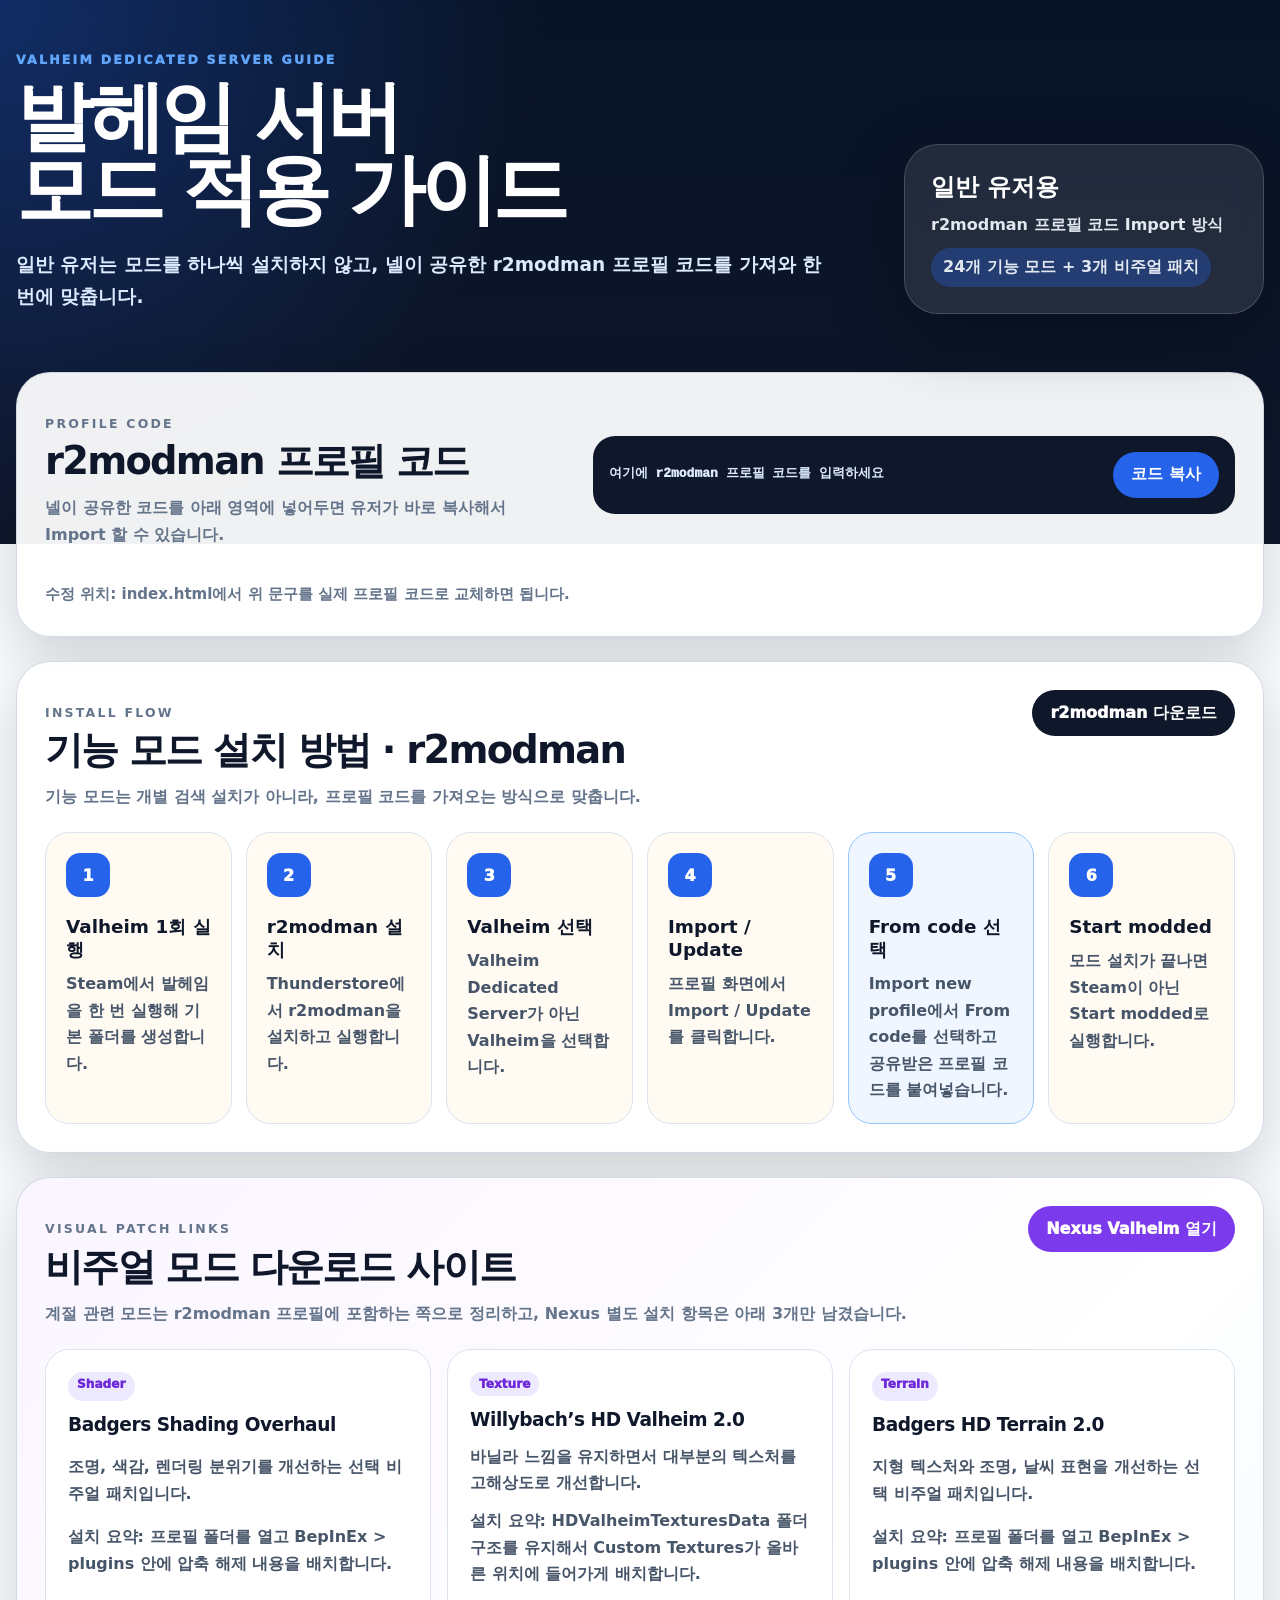
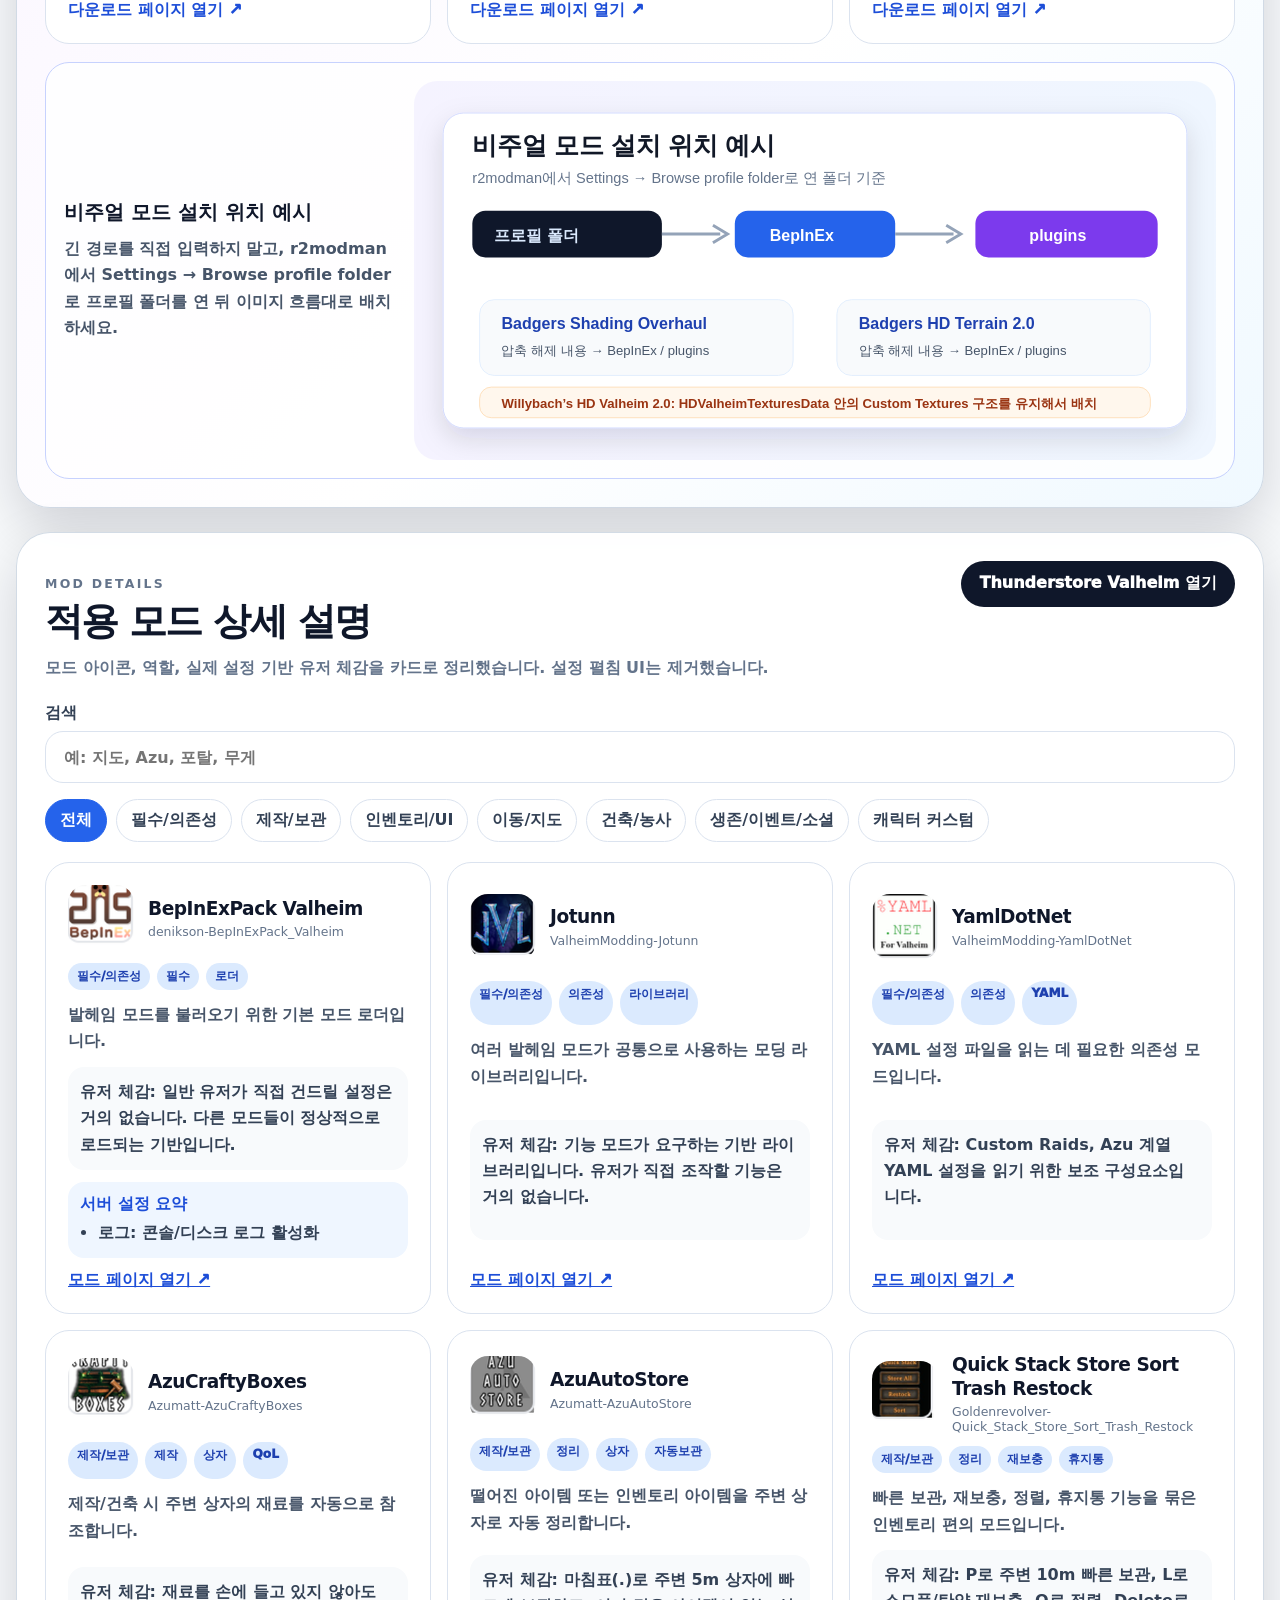
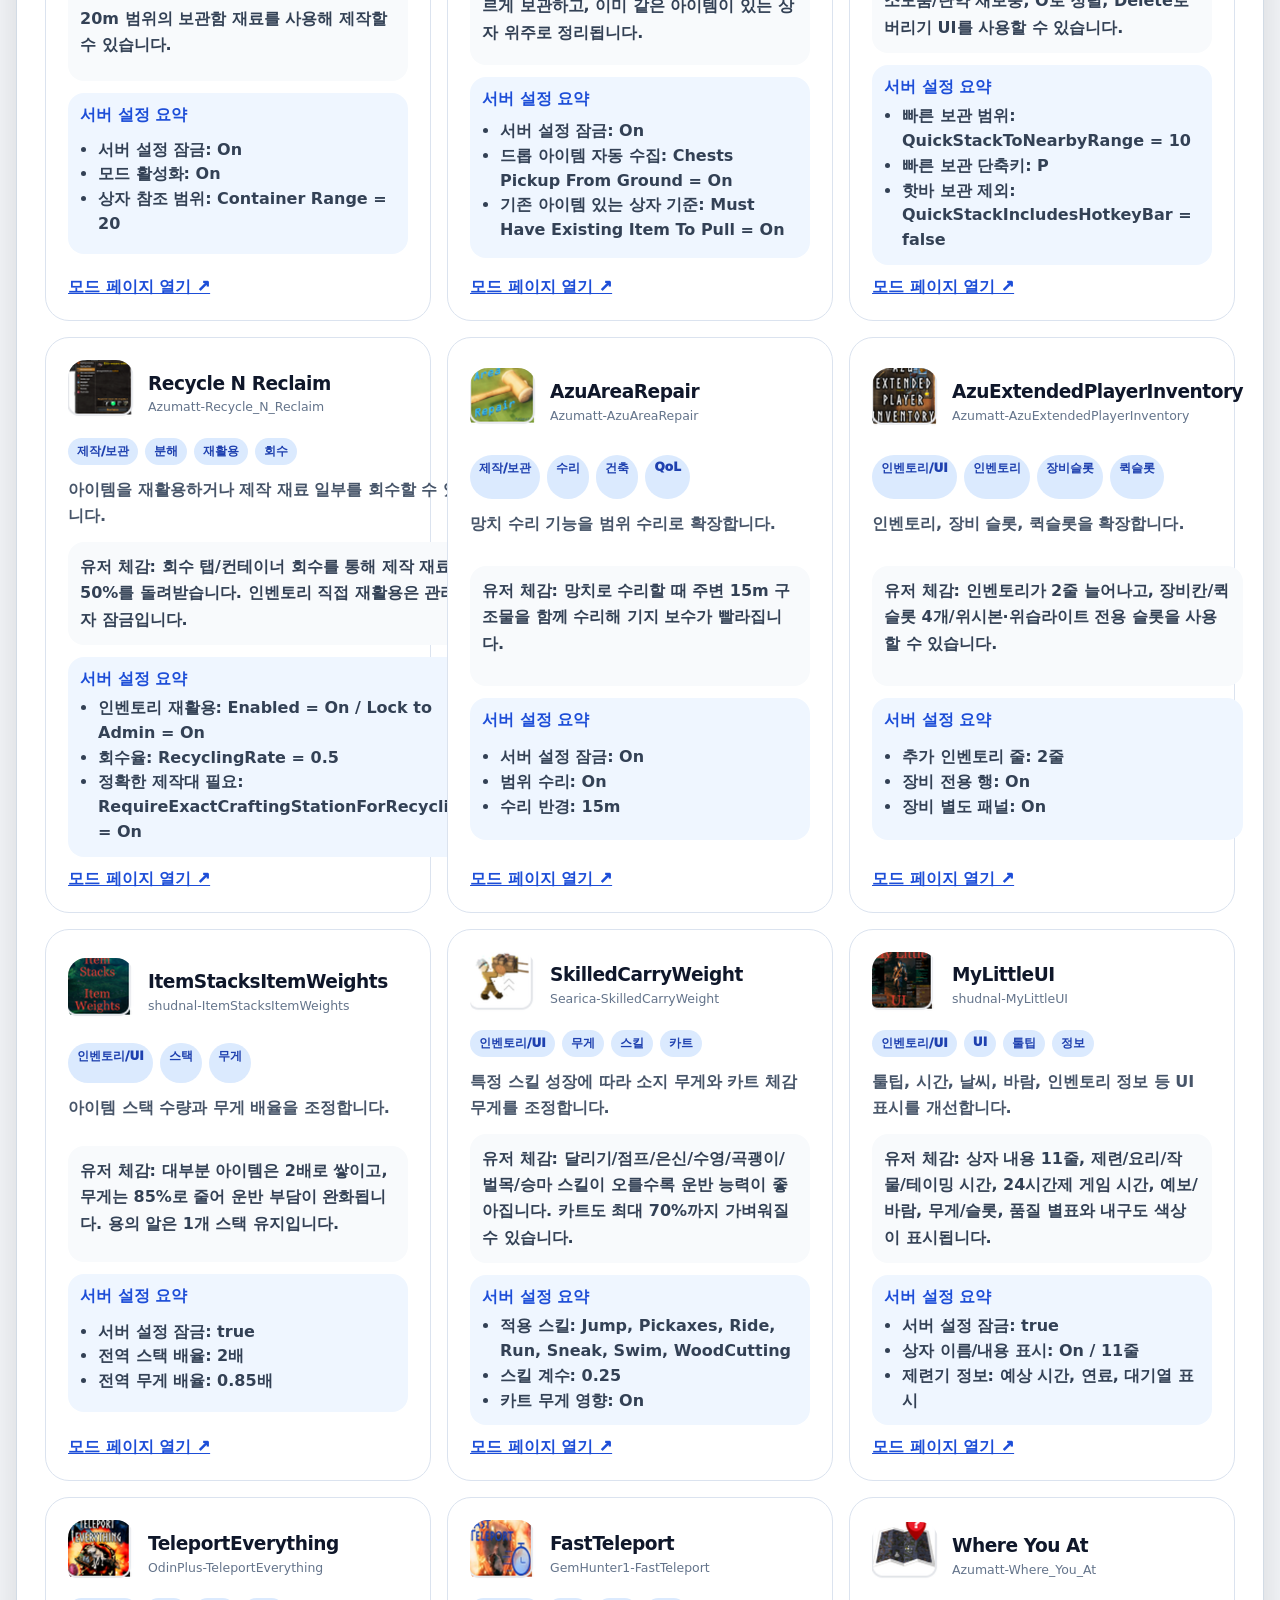
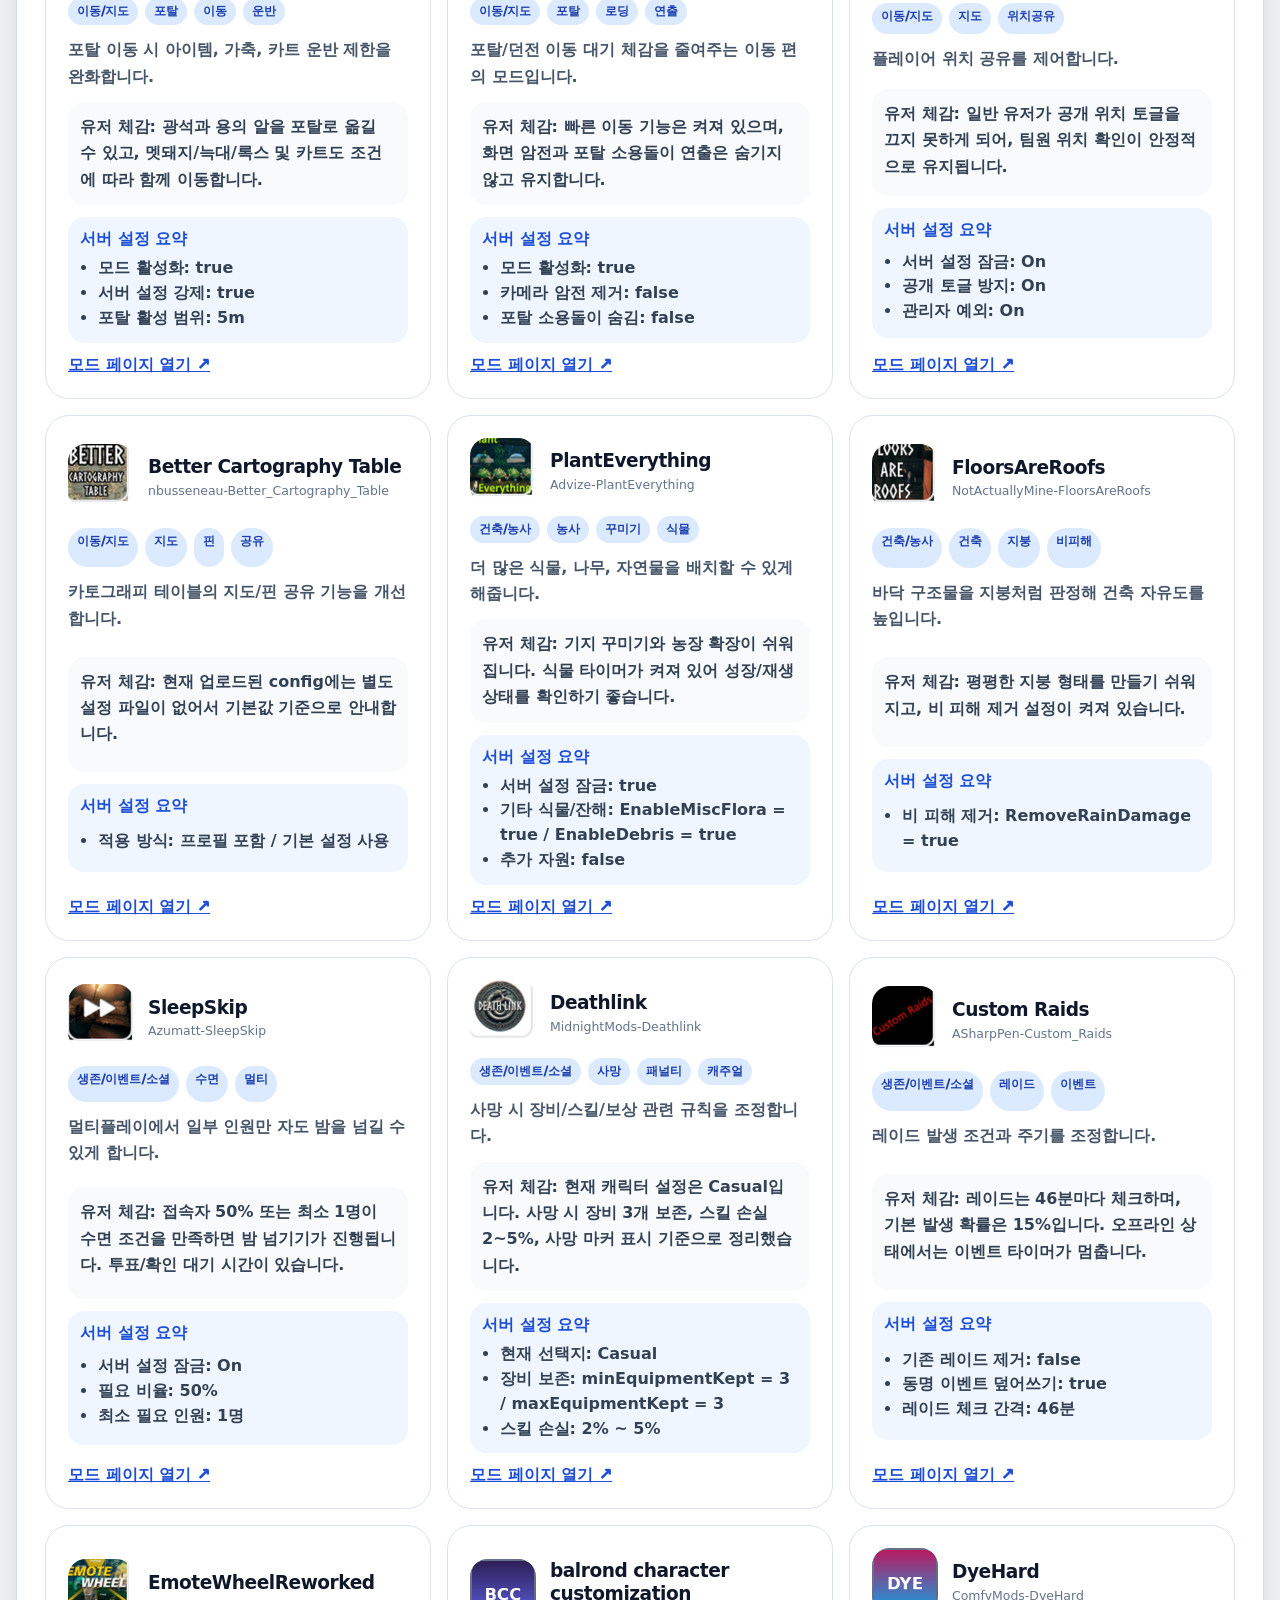
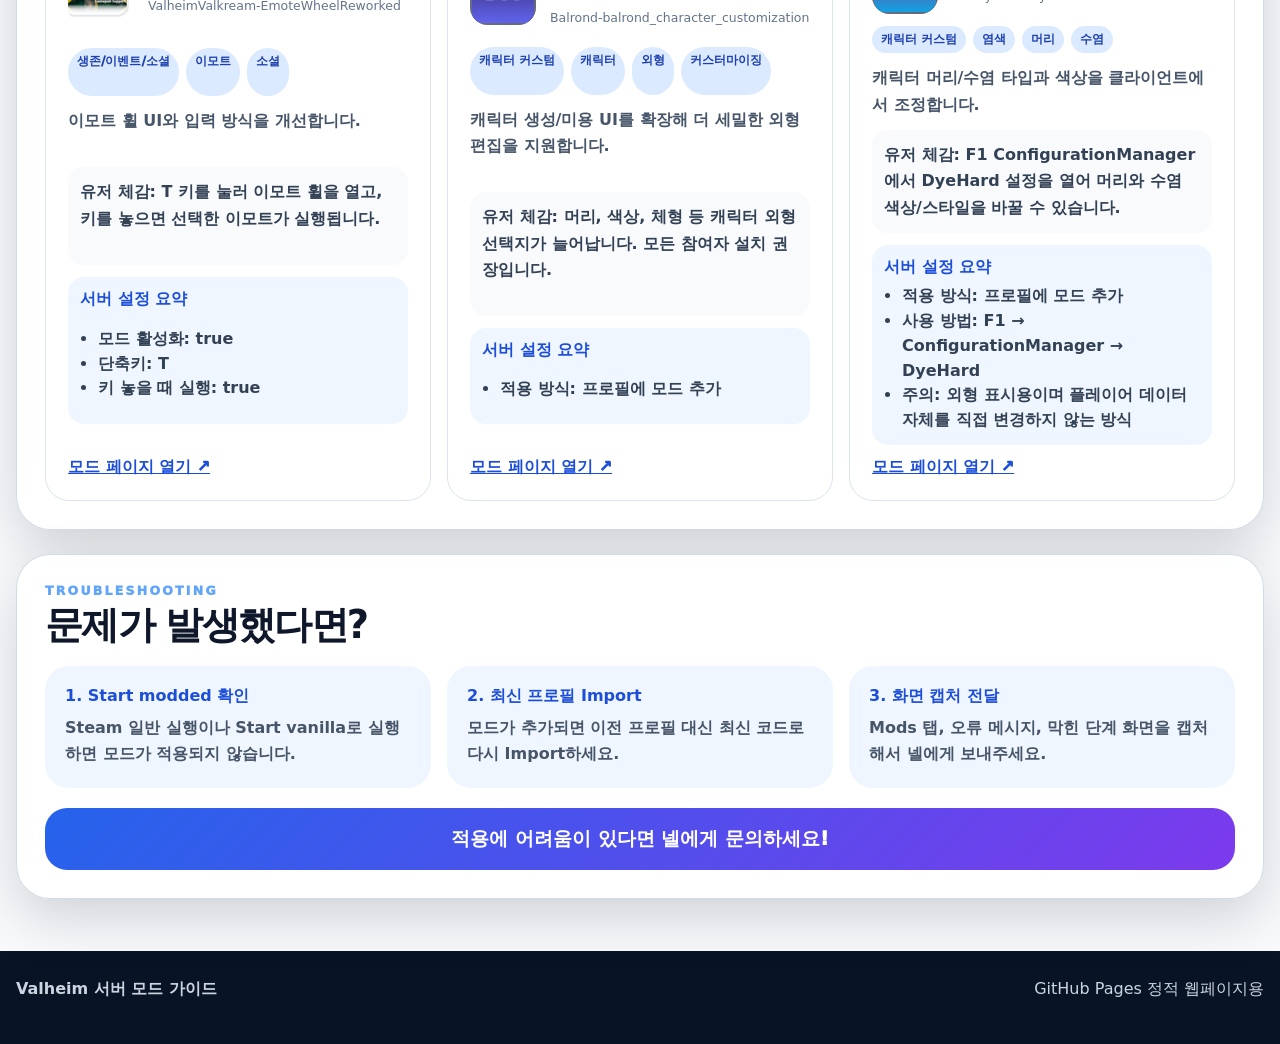
==== index_single_file.html @ 55f9c3e6 "Add files via upload 모드 아이콘 수정, 비주얼 모드 계절 관련 모드 제거, [설정값 보기] 버튼 제거, 비주얼 모드 긴 설치 경로 제거" ====
<!doctype html>
<html lang="ko">
<head>
  <meta charset="utf-8" />
  <meta name="viewport" content="width=device-width, initial-scale=1" />
  <title>Valheim 서버 모드 가이드</title>
  <meta name="description" content="발헤임 서버 일반 유저용 r2modman 프로필 Import 및 모드 설명 가이드" />
  <style>
:root {
  --bg: #081326;
  --card: #ffffff;
  --text: #0f172a;
  --muted: #64748b;
  --line: #dbe3ef;
  --blue: #2563eb;
  --blue-dark: #1d4ed8;
  --violet: #7c3aed;
  --radius: 24px;
  --radius-lg: 34px;
  --shadow: 0 20px 55px rgba(2, 6, 23, .16);
}
* { box-sizing: border-box; }
html { scroll-behavior: smooth; }
body {
  margin: 0;
  font-family: ui-sans-serif, system-ui, -apple-system, BlinkMacSystemFont, "Apple SD Gothic Neo", "Noto Sans KR", "Segoe UI", sans-serif;
  color: var(--text);
  background: radial-gradient(circle at top left, rgba(37, 99, 235, .32), transparent 34rem),
              linear-gradient(180deg, #081326 0, #0f172a 34rem, #f8fafc 34rem);
}
a { color: inherit; }
button, input { font: inherit; }
.container { width: min(1500px, calc(100% - 32px)); margin: 0 auto; }
.hero { padding: 52px 0 36px; color: white; }
.hero__inner { display: grid; grid-template-columns: minmax(0, 1fr) 360px; gap: 28px; align-items: end; }
.eyebrow, .section-kicker { margin: 0; color: #60a5fa; font-size: .78rem; font-weight: 950; letter-spacing: .18em; text-transform: uppercase; }
.hero h1 { margin: 14px 0 0; font-size: clamp(2.6rem, 6vw, 5.4rem); line-height: .95; letter-spacing: -.065em; }
.hero__lead { max-width: 820px; margin: 22px 0 0; color: #dbeafe; font-size: 1.16rem; line-height: 1.75; font-weight: 650; }
.hero__panel { display: grid; gap: 12px; padding: 26px; border: 1px solid rgba(255,255,255,.16); border-radius: var(--radius-lg); background: rgba(255,255,255,.1); box-shadow: 0 24px 70px rgba(0,0,0,.28); backdrop-filter: blur(12px); }
.hero__panel strong { font-size: 1.5rem; }
.hero__panel span { color: #e2e8f0; font-weight: 700; }
.hero__count { width: fit-content; padding: 9px 12px; border-radius: 999px; background: rgba(37, 99, 235, .3); }
main { display: grid; gap: 24px; padding: 22px 0 52px; }
.section-card { padding: 28px; border: 1px solid rgba(203, 213, 225, .85); border-radius: var(--radius-lg); background: rgba(255,255,255,.94); box-shadow: var(--shadow); }
.section-head { display: flex; align-items: flex-start; justify-content: space-between; gap: 22px; margin-bottom: 22px; }
.section-head h2, .profile-code h2, .help-section h2 { margin: 5px 0 0; font-size: clamp(1.65rem, 3vw, 2.7rem); line-height: 1.12; letter-spacing: -.045em; }
.section-head p, .profile-code p { margin: 12px 0 0; color: var(--muted); line-height: 1.7; font-weight: 680; }
.button { appearance: none; display: inline-flex; align-items: center; justify-content: center; min-height: 46px; padding: 0 18px; border: 0; border-radius: 999px; color: white; background: var(--blue); font-weight: 950; text-decoration: none; cursor: pointer; transition: transform .18s ease, background .18s ease, box-shadow .18s ease; }
.button:hover { transform: translateY(-1px); box-shadow: 0 14px 30px rgba(37,99,235,.25); }
.button--dark { background: #0f172a; white-space: nowrap; }
.button--dark:hover { background: var(--blue-dark); }
.button--nexus { background: var(--violet); white-space: nowrap; }
.button--nexus:hover { background: #6d28d9; }
.profile-code { display: grid; grid-template-columns: minmax(0,.9fr) minmax(320px,1.1fr); gap: 22px; align-items: center; }
.code-box { display: grid; grid-template-columns: minmax(0, 1fr) auto; gap: 12px; align-items: center; padding: 16px; border-radius: 22px; background: #0f172a; }
.code-box code { display: block; min-width: 0; color: #dbeafe; font-weight: 950; line-height: 1.6; overflow-wrap: anywhere; }
.hint { grid-column: 1 / -1; margin: -6px 0 0; color: var(--muted); font-size: .94rem; }
.step-grid { display: grid; grid-template-columns: repeat(6, minmax(0, 1fr)); gap: 14px; }
.step-card { min-height: 210px; padding: 20px; border: 1px solid var(--line); border-radius: var(--radius); background: #fffaf2; }
.step-card span { display: grid; place-items: center; width: 44px; height: 44px; border-radius: 14px; color: white; background: var(--blue); font-weight: 950; }
.step-card h3 { margin: 18px 0 0; font-size: 1.15rem; line-height: 1.25; }
.step-card p { margin: 10px 0 0; color: #475569; line-height: 1.65; font-weight: 720; }
.step-card--accent { background: #eff6ff; border-color: #93c5fd; }
.visual-section { background: linear-gradient(135deg, #faf5ff, #fff 58%, #f0f9ff); }
.visual-grid { display: grid; grid-template-columns: repeat(3, minmax(0, 1fr)); gap: 16px; }
.visual-card, .mod-card { position: relative; display: grid; gap: 12px; min-height: 190px; padding: 22px; border: 1px solid var(--line); border-radius: var(--radius); background: white; text-decoration: none; transition: transform .18s ease, border-color .18s ease, box-shadow .18s ease; }
.visual-card:hover, .mod-card:hover { transform: translateY(-2px); border-color: #93c5fd; box-shadow: 0 18px 45px rgba(2, 6, 23, .13); }
.badge-row { display: flex; flex-wrap: wrap; gap: 7px; }
.badge { width: fit-content; padding: 5px 9px; border-radius: 999px; color: #1e40af; background: #dbeafe; font-size: .76rem; font-weight: 950; }
.badge--violet { color: #6d28d9; background: #ede9fe; }
.visual-card h3, .mod-card h3 { margin: 0; font-size: 1.16rem; line-height: 1.28; letter-spacing: -.025em; }
.visual-card p, .mod-card p { margin: 0; color: #475569; line-height: 1.65; font-weight: 680; }
.install-example { display: grid; grid-template-columns: 330px minmax(0, 1fr); gap: 20px; align-items: center; margin-top: 18px; padding: 18px; border: 1px solid #c7d2fe; border-radius: 24px; background: rgba(255,255,255,.8); }
.install-example h3 { margin: 0; font-size: 1.25rem; }
.install-example p { margin: 10px 0 0; color: #475569; line-height: 1.65; font-weight: 700; }
.install-example img { display: block; width: 100%; height: auto; border-radius: 18px; }
.toolbar { display: grid; gap: 16px; margin-bottom: 20px; }
.search { display: grid; gap: 7px; color: #334155; font-weight: 950; }
.search input { width: 100%; min-height: 52px; padding: 0 18px; border: 1px solid var(--line); border-radius: 18px; outline: none; font-weight: 750; }
.search input:focus { border-color: var(--blue); box-shadow: 0 0 0 4px rgba(37,99,235,.12); }
.category-tabs { display: flex; flex-wrap: wrap; gap: 9px; }
.tab { padding: 10px 14px; border: 1px solid var(--line); border-radius: 999px; color: #334155; background: white; font-weight: 900; cursor: pointer; }
.tab[aria-pressed="true"] { color: white; background: var(--blue); border-color: var(--blue); }
.mod-grid { display: grid; grid-template-columns: repeat(3, minmax(0, 1fr)); gap: 16px; }
.mod-card { min-height: 310px; }
.mod-card__top { display: flex; gap: 14px; align-items: center; }
.mod-icon { width: 66px; height: 66px; flex: 0 0 66px; display: grid; place-items: center; border-radius: 18px; overflow: hidden; background: linear-gradient(135deg, #172554, #0f172a); color: white; font-weight: 950; }
.mod-icon img { display: block; width: 100%; height: 100%; object-fit: cover; }
.mod-card__name h3 { margin: 0; }
.mod-card__name small { display: block; margin-top: 4px; color: var(--muted); font-size: .78rem; overflow-wrap: anywhere; }
.mod-card__effect { padding: 12px; border-radius: 16px; background: #f8fafc; color: #334155 !important; }
.server-summary { display: grid; gap: 6px; padding: 12px; border-radius: 16px; background: #eff6ff; }
.server-summary strong { color: #1d4ed8; }
.server-summary ul { margin: 0; padding-left: 18px; color: #334155; line-height: 1.55; font-weight: 720; }
.mod-card__link { margin-top: auto; color: var(--blue-dark); font-weight: 950; }
.empty { padding: 24px; border-radius: var(--radius); background: #f8fafc; color: var(--muted); font-weight: 900; text-align: center; }
.help-grid { display: grid; grid-template-columns: repeat(3, minmax(0, 1fr)); gap: 16px; margin-top: 20px; }
.help-grid article { display: grid; gap: 8px; padding: 20px; border-radius: var(--radius); background: #eff6ff; }
.help-grid strong { color: #1d4ed8; }
.help-grid span { color: #475569; line-height: 1.65; font-weight: 700; }
.contact { margin: 20px 0 0; padding: 18px; border-radius: 22px; color: white; background: linear-gradient(135deg, var(--blue), var(--violet)); font-size: 1.2rem; font-weight: 950; text-align: center; }
.footer { padding: 28px 0 44px; color: #cbd5e1; background: #081326; }
.footer .container { display: flex; justify-content: space-between; gap: 12px; }
@media (max-width: 1180px) {
  .hero__inner, .profile-code { grid-template-columns: 1fr; }
  .step-grid { grid-template-columns: repeat(3, minmax(0, 1fr)); }
  .mod-grid, .visual-grid, .help-grid { grid-template-columns: repeat(2, minmax(0, 1fr)); }
  .install-example { grid-template-columns: 1fr; }
}
@media (max-width: 760px) {
  .container { width: min(100% - 22px, 1500px); }
  .hero { padding-top: 34px; }
  .hero__panel { padding: 20px; }
  .section-card { padding: 20px; border-radius: 24px; }
  .section-head { display: grid; }
  .profile-code { gap: 16px; }
  .code-box { grid-template-columns: 1fr; }
  .step-grid, .mod-grid, .visual-grid, .help-grid { grid-template-columns: 1fr; }
  .step-card { min-height: unset; }
  .footer .container { display: grid; }
}

</style>
</head>
<body>
  <header class="hero">
    <div class="container hero__inner">
      <div>
        <p class="eyebrow">Valheim Dedicated Server Guide</p>
        <h1>발헤임 서버<br/>모드 적용 가이드</h1>
        <p class="hero__lead">일반 유저는 모드를 하나씩 설치하지 않고, 넬이 공유한 r2modman 프로필 코드를 가져와 한 번에 맞춥니다.</p>
      </div>
      <aside class="hero__panel">
        <strong>일반 유저용</strong>
        <span>r2modman 프로필 코드 Import 방식</span>
        <span class="hero__count">24개 기능 모드 + 3개 비주얼 패치</span>
      </aside>
    </div>
  </header>

  <main class="container">
    <section class="profile-code section-card" id="profile">
      <div>
        <p class="section-kicker">Profile Code</p>
        <h2>r2modman 프로필 코드</h2>
        <p>넬이 공유한 코드를 아래 영역에 넣어두면 유저가 바로 복사해서 Import 할 수 있습니다.</p>
      </div>
      <div class="code-box">
        <code id="profileCode">여기에 r2modman 프로필 코드를 입력하세요</code>
        <button class="button" id="copyProfileCode" type="button">코드 복사</button>
      </div>
      <p class="hint">수정 위치: <strong>index.html</strong>에서 위 문구를 실제 프로필 코드로 교체하면 됩니다.</p>
    </section>

    <section class="section-card">
      <div class="section-head">
        <div>
          <p class="section-kicker">Install Flow</p>
          <h2>기능 모드 설치 방법 · r2modman</h2>
          <p>기능 모드는 개별 검색 설치가 아니라, 프로필 코드를 가져오는 방식으로 맞춥니다.</p>
        </div>
        <a class="button button--dark" href="https://thunderstore.io/package/ebkr/r2modman/" target="_blank" rel="noreferrer">r2modman 다운로드</a>
      </div>
      <div class="step-grid">
        <article class="step-card"><span>1</span><h3>Valheim 1회 실행</h3><p>Steam에서 발헤임을 한 번 실행해 기본 폴더를 생성합니다.</p></article>
        <article class="step-card"><span>2</span><h3>r2modman 설치</h3><p>Thunderstore에서 r2modman을 설치하고 실행합니다.</p></article>
        <article class="step-card"><span>3</span><h3>Valheim 선택</h3><p>Valheim Dedicated Server가 아닌 Valheim을 선택합니다.</p></article>
        <article class="step-card"><span>4</span><h3>Import / Update</h3><p>프로필 화면에서 Import / Update를 클릭합니다.</p></article>
        <article class="step-card step-card--accent"><span>5</span><h3>From code 선택</h3><p>Import new profile에서 From code를 선택하고 공유받은 프로필 코드를 붙여넣습니다.</p></article>
        <article class="step-card"><span>6</span><h3>Start modded</h3><p>모드 설치가 끝나면 Steam이 아닌 Start modded로 실행합니다.</p></article>
      </div>
    </section>

    <section class="section-card visual-section" id="visuals">
      <div class="section-head">
        <div>
          <p class="section-kicker">Visual Patch Links</p>
          <h2>비주얼 모드 다운로드 사이트</h2>
          <p>계절 관련 모드는 r2modman 프로필에 포함하는 쪽으로 정리하고, Nexus 별도 설치 항목은 아래 3개만 남겼습니다.</p>
        </div>
        <a class="button button--nexus" href="https://www.nexusmods.com/valheim" target="_blank" rel="noreferrer">Nexus Valheim 열기</a>
      </div>
      <div class="visual-grid" id="visualGrid"></div>
      <div class="install-example">
        <div>
          <h3>비주얼 모드 설치 위치 예시</h3>
          <p>긴 경로를 직접 입력하지 말고, r2modman에서 <strong>Settings → Browse profile folder</strong>로 프로필 폴더를 연 뒤 이미지 흐름대로 배치하세요.</p>
        </div>
        <img src="./assets/visual-install-example.svg" alt="비주얼 모드 설치 위치 예시" />
      </div>
    </section>

    <section class="section-card" id="mods">
      <div class="section-head">
        <div>
          <p class="section-kicker">Mod Details</p>
          <h2>적용 모드 상세 설명</h2>
          <p>모드 아이콘, 역할, 실제 설정 기반 유저 체감을 카드로 정리했습니다. 설정 펼침 UI는 제거했습니다.</p>
        </div>
        <a class="button button--dark" href="https://thunderstore.io/c/valheim/" target="_blank" rel="noreferrer">Thunderstore Valheim 열기</a>
      </div>

      <div class="toolbar">
        <label class="search">
          <span>검색</span>
          <input id="modSearch" type="search" placeholder="예: 지도, Azu, 포탈, 무게" />
        </label>
        <div class="category-tabs" id="categoryTabs"></div>
      </div>

      <div class="mod-grid" id="modGrid"></div>
      <p class="empty" id="emptyState" hidden>검색 결과가 없습니다.</p>
    </section>

    <section class="section-card help-section">
      <div>
        <p class="section-kicker">Troubleshooting</p>
        <h2>문제가 발생했다면?</h2>
      </div>
      <div class="help-grid">
        <article><strong>1. Start modded 확인</strong><span>Steam 일반 실행이나 Start vanilla로 실행하면 모드가 적용되지 않습니다.</span></article>
        <article><strong>2. 최신 프로필 Import</strong><span>모드가 추가되면 이전 프로필 대신 최신 코드로 다시 Import하세요.</span></article>
        <article><strong>3. 화면 캡처 전달</strong><span>Mods 탭, 오류 메시지, 막힌 단계 화면을 캡처해서 넬에게 보내주세요.</span></article>
      </div>
      <p class="contact">적용에 어려움이 있다면 넬에게 문의하세요!</p>
    </section>
  </main>

  <footer class="footer">
    <div class="container">
      <strong>Valheim 서버 모드 가이드</strong>
      <span>GitHub Pages 정적 웹페이지용</span>
    </div>
  </footer>

  <script>
    window.VALHEIM_MODS = [
  {
    "id": "denikson-BepInExPack_Valheim",
    "display": "BepInExPack Valheim",
    "category": "필수/의존성",
    "tags": [
      "필수",
      "로더"
    ],
    "link": "https://thunderstore.io/c/valheim/p/denikson/BepInExPack_Valheim/",
    "desc": "발헤임 모드를 불러오기 위한 기본 모드 로더입니다.",
    "effect": "일반 유저가 직접 건드릴 설정은 거의 없습니다. 다른 모드들이 정상적으로 로드되는 기반입니다.",
    "settings": [
      [
        "설정 출처",
        "BepInEx.cfg"
      ],
      [
        "로그",
        "콘솔/디스크 로그 활성화"
      ],
      [
        "유저 안내",
        "프로필에 포함되어 있으면 별도 조작 불필요"
      ]
    ],
    "iconPath": "./assets/icons/denikson-BepInExPack_Valheim.png",
    "settingSummary": [
      "로그: 콘솔/디스크 로그 활성화"
    ]
  },
  {
    "id": "ValheimModding-Jotunn",
    "display": "Jotunn",
    "category": "필수/의존성",
    "tags": [
      "의존성",
      "라이브러리"
    ],
    "link": "https://thunderstore.io/c/valheim/p/ValheimModding/Jotunn/",
    "desc": "여러 발헤임 모드가 공통으로 사용하는 모딩 라이브러리입니다.",
    "effect": "기능 모드가 요구하는 기반 라이브러리입니다. 유저가 직접 조작할 기능은 거의 없습니다.",
    "settings": [
      [
        "설정 출처",
        "별도 주요 설정 없음"
      ],
      [
        "유저 안내",
        "프로필에 포함되어 있으면 그대로 유지"
      ]
    ],
    "iconPath": "./assets/icons/ValheimModding-Jotunn.png",
    "settingSummary": []
  },
  {
    "id": "ValheimModding-YamlDotNet",
    "display": "YamlDotNet",
    "category": "필수/의존성",
    "tags": [
      "의존성",
      "YAML"
    ],
    "link": "https://thunderstore.io/c/valheim/p/ValheimModding/YamlDotNet/",
    "desc": "YAML 설정 파일을 읽는 데 필요한 의존성 모드입니다.",
    "effect": "Custom Raids, Azu 계열 YAML 설정을 읽기 위한 보조 구성요소입니다.",
    "settings": [
      [
        "설정 출처",
        "별도 주요 설정 없음"
      ],
      [
        "유저 안내",
        "삭제하면 YAML 기반 모드가 깨질 수 있음"
      ]
    ],
    "iconPath": "./assets/icons/ValheimModding-YamlDotNet.png",
    "settingSummary": []
  },
  {
    "id": "Azumatt-AzuCraftyBoxes",
    "display": "AzuCraftyBoxes",
    "category": "제작/보관",
    "tags": [
      "제작",
      "상자",
      "QoL"
    ],
    "link": "https://thunderstore.io/c/valheim/p/Azumatt/AzuCraftyBoxes/",
    "desc": "제작/건축 시 주변 상자의 재료를 자동으로 참조합니다.",
    "effect": "재료를 손에 들고 있지 않아도 20m 범위의 보관함 재료를 사용해 제작할 수 있습니다.",
    "settings": [
      [
        "설정 출처",
        "Azumatt.AzuCraftyBoxes.cfg / .yml"
      ],
      [
        "서버 설정 잠금",
        "On"
      ],
      [
        "모드 활성화",
        "On"
      ],
      [
        "상자 참조 범위",
        "Container Range = 20"
      ],
      [
        "재료 1개 남기기",
        "Leave One Item = On"
      ],
      [
        "재료 끌어오기 방지 토글",
        "Alt + O"
      ],
      [
        "Fill All 보조키",
        "LeftShift"
      ]
    ],
    "iconPath": "./assets/icons/Azumatt-AzuCraftyBoxes.png",
    "settingSummary": [
      "서버 설정 잠금: On",
      "모드 활성화: On",
      "상자 참조 범위: Container Range = 20"
    ]
  },
  {
    "id": "Azumatt-AzuAutoStore",
    "display": "AzuAutoStore",
    "category": "제작/보관",
    "tags": [
      "정리",
      "상자",
      "자동보관"
    ],
    "link": "https://thunderstore.io/c/valheim/p/Azumatt/AzuAutoStore/",
    "desc": "떨어진 아이템 또는 인벤토리 아이템을 주변 상자로 자동 정리합니다.",
    "effect": "마침표(.)로 주변 5m 상자에 빠르게 보관하고, 이미 같은 아이템이 있는 상자 위주로 정리됩니다.",
    "settings": [
      [
        "설정 출처",
        "Azumatt.AzuAutoStore.cfg / .yml"
      ],
      [
        "서버 설정 잠금",
        "On"
      ],
      [
        "드롭 아이템 자동 수집",
        "Chests Pickup From Ground = On"
      ],
      [
        "기존 아이템 있는 상자 기준",
        "Must Have Existing Item To Pull = On"
      ],
      [
        "수동 보관 범위",
        "Player Range = 5"
      ],
      [
        "기본 상자 범위",
        "Fallback Range = 10"
      ],
      [
        "핫바/퀵슬롯 제외",
        "둘 다 On"
      ],
      [
        "자동 체크 주기",
        "10초"
      ],
      [
        "전체 보관 단축키",
        "Period(.)"
      ],
      [
        "단일 아이템 보관",
        "Mouse2"
      ],
      [
        "보관 일시정지",
        "Shift + Period"
      ],
      [
        "상자 검색 보조키",
        "Y"
      ],
      [
        "즐겨찾기 보조키",
        "Z"
      ]
    ],
    "iconPath": "./assets/icons/Azumatt-AzuAutoStore.png",
    "settingSummary": [
      "서버 설정 잠금: On",
      "드롭 아이템 자동 수집: Chests Pickup From Ground = On",
      "기존 아이템 있는 상자 기준: Must Have Existing Item To Pull = On"
    ]
  },
  {
    "id": "Goldenrevolver-Quick_Stack_Store_Sort_Trash_Restock",
    "display": "Quick Stack Store Sort Trash Restock",
    "category": "제작/보관",
    "tags": [
      "정리",
      "재보충",
      "휴지통"
    ],
    "link": "https://thunderstore.io/c/valheim/p/Goldenrevolver/Quick_Stack_Store_Sort_Trash_Restock/",
    "desc": "빠른 보관, 재보충, 정렬, 휴지통 기능을 묶은 인벤토리 편의 모드입니다.",
    "effect": "P로 주변 10m 빠른 보관, L로 소모품/탄약 재보충, O로 정렬, Delete로 버리기 UI를 사용할 수 있습니다.",
    "settings": [
      [
        "설정 출처",
        "goldenrevolver.quick_stack_store.cfg"
      ],
      [
        "빠른 보관 범위",
        "QuickStackToNearbyRange = 10"
      ],
      [
        "빠른 보관 단축키",
        "P"
      ],
      [
        "핫바 보관 제외",
        "QuickStackIncludesHotkeyBar = false"
      ],
      [
        "재보충 범위",
        "RestockFromNearbyRange = 10"
      ],
      [
        "재보충 단축키",
        "L"
      ],
      [
        "재보충 대상",
        "탄약/소모품만"
      ],
      [
        "정렬 단축키",
        "O"
      ],
      [
        "정렬 기준",
        "Type / 오름차순"
      ],
      [
        "휴지통 UI",
        "On"
      ],
      [
        "휴지통 키",
        "Delete"
      ],
      [
        "Quick Trash 확인창",
        "On"
      ]
    ],
    "iconPath": "./assets/icons/Goldenrevolver-Quick_Stack_Store_Sort_Trash_Restock.png",
    "settingSummary": [
      "빠른 보관 범위: QuickStackToNearbyRange = 10",
      "빠른 보관 단축키: P",
      "핫바 보관 제외: QuickStackIncludesHotkeyBar = false"
    ]
  },
  {
    "id": "Azumatt-Recycle_N_Reclaim",
    "display": "Recycle N Reclaim",
    "category": "제작/보관",
    "tags": [
      "분해",
      "재활용",
      "회수"
    ],
    "link": "https://thunderstore.io/c/valheim/p/Azumatt/Recycle_N_Reclaim/",
    "desc": "아이템을 재활용하거나 제작 재료 일부를 회수할 수 있습니다.",
    "effect": "회수 탭/컨테이너 회수를 통해 제작 재료의 50%를 돌려받습니다. 인벤토리 직접 재활용은 관리자 잠금입니다.",
    "settings": [
      [
        "설정 출처",
        "Azumatt.Recycle_N_Reclaim.cfg / ExcludeLists.yml"
      ],
      [
        "인벤토리 재활용",
        "Enabled = On / Lock to Admin = On"
      ],
      [
        "회수율",
        "RecyclingRate = 0.5"
      ],
      [
        "정확한 제작대 필요",
        "RequireExactCraftingStationForRecycling = On"
      ],
      [
        "알 수 없는 레시피 회수",
        "Off"
      ],
      [
        "최소 1개 자원 반환",
        "On"
      ],
      [
        "장비/핫바 보호",
        "Hide equipped items / Ignore hotbar = On"
      ],
      [
        "되돌리기",
        "Ctrl + Z, 20초"
      ]
    ],
    "iconPath": "./assets/icons/Azumatt-Recycle_N_Reclaim.png",
    "settingSummary": [
      "인벤토리 재활용: Enabled = On / Lock to Admin = On",
      "회수율: RecyclingRate = 0.5",
      "정확한 제작대 필요: RequireExactCraftingStationForRecycling = On"
    ]
  },
  {
    "id": "Azumatt-AzuAreaRepair",
    "display": "AzuAreaRepair",
    "category": "제작/보관",
    "tags": [
      "수리",
      "건축",
      "QoL"
    ],
    "link": "https://thunderstore.io/c/valheim/p/Azumatt/AzuAreaRepair/",
    "desc": "망치 수리 기능을 범위 수리로 확장합니다.",
    "effect": "망치로 수리할 때 주변 15m 구조물을 함께 수리해 기지 보수가 빨라집니다.",
    "settings": [
      [
        "설정 출처",
        "Azumatt.AzuAreaRepair.cfg"
      ],
      [
        "서버 설정 잠금",
        "On"
      ],
      [
        "범위 수리",
        "On"
      ],
      [
        "수리 반경",
        "15m"
      ]
    ],
    "iconPath": "./assets/icons/Azumatt-AzuAreaRepair.png",
    "settingSummary": [
      "서버 설정 잠금: On",
      "범위 수리: On",
      "수리 반경: 15m"
    ]
  },
  {
    "id": "Azumatt-AzuExtendedPlayerInventory",
    "display": "AzuExtendedPlayerInventory",
    "category": "인벤토리/UI",
    "tags": [
      "인벤토리",
      "장비슬롯",
      "퀵슬롯"
    ],
    "link": "https://thunderstore.io/c/valheim/p/Azumatt/AzuExtendedPlayerInventory/",
    "desc": "인벤토리, 장비 슬롯, 퀵슬롯을 확장합니다.",
    "effect": "인벤토리가 2줄 늘어나고, 장비칸/퀵슬롯 4개/위시본·위습라이트 전용 슬롯을 사용할 수 있습니다.",
    "settings": [
      [
        "설정 출처",
        "Azumatt.AzuExtendedPlayerInventory.cfg"
      ],
      [
        "추가 인벤토리 줄",
        "2줄"
      ],
      [
        "장비 전용 행",
        "On"
      ],
      [
        "장비 별도 패널",
        "On"
      ],
      [
        "자동 장착",
        "On"
      ],
      [
        "퀵슬롯",
        "4개 / HUD 표시 On"
      ],
      [
        "위시본 슬롯",
        "On"
      ],
      [
        "데미스터 슬롯",
        "On"
      ],
      [
        "퀵슬롯 키",
        "Alt+Z, Alt+X, Alt+C, Alt+V"
      ]
    ],
    "iconPath": "./assets/icons/Azumatt-AzuExtendedPlayerInventory.png",
    "settingSummary": [
      "추가 인벤토리 줄: 2줄",
      "장비 전용 행: On",
      "장비 별도 패널: On"
    ]
  },
  {
    "id": "shudnal-ItemStacksItemWeights",
    "display": "ItemStacksItemWeights",
    "category": "인벤토리/UI",
    "tags": [
      "스택",
      "무게"
    ],
    "link": "https://thunderstore.io/c/valheim/p/shudnal/ItemStacksItemWeights/",
    "desc": "아이템 스택 수량과 무게 배율을 조정합니다.",
    "effect": "대부분 아이템은 2배로 쌓이고, 무게는 85%로 줄어 운반 부담이 완화됩니다. 용의 알은 1개 스택 유지입니다.",
    "settings": [
      [
        "설정 출처",
        "shudnal.ItemStacksItemWeights.cfg / .yml"
      ],
      [
        "서버 설정 잠금",
        "true"
      ],
      [
        "전역 스택 배율",
        "2배"
      ],
      [
        "전역 무게 배율",
        "0.85배"
      ],
      [
        "용의 알 스택",
        "1개 유지"
      ],
      [
        "원래 스택 보기",
        "LeftAlt"
      ]
    ],
    "iconPath": "./assets/icons/shudnal-ItemStacksItemWeights.png",
    "settingSummary": [
      "서버 설정 잠금: true",
      "전역 스택 배율: 2배",
      "전역 무게 배율: 0.85배"
    ]
  },
  {
    "id": "Searica-SkilledCarryWeight",
    "display": "SkilledCarryWeight",
    "category": "인벤토리/UI",
    "tags": [
      "무게",
      "스킬",
      "카트"
    ],
    "link": "https://thunderstore.io/c/valheim/p/Searica/SkilledCarryWeight/",
    "desc": "특정 스킬 성장에 따라 소지 무게와 카트 체감 무게를 조정합니다.",
    "effect": "달리기/점프/은신/수영/곡괭이/벌목/승마 스킬이 오를수록 운반 능력이 좋아집니다. 카트도 최대 70%까지 가벼워질 수 있습니다.",
    "settings": [
      [
        "설정 출처",
        "Searica.Valheim.SkilledCarryWeight.cfg"
      ],
      [
        "적용 스킬",
        "Jump, Pickaxes, Ride, Run, Sneak, Swim, WoodCutting"
      ],
      [
        "스킬 계수",
        "0.25"
      ],
      [
        "카트 무게 영향",
        "On"
      ],
      [
        "카트 최대 감소",
        "70%"
      ],
      [
        "카트 최소 기준 무게",
        "300"
      ],
      [
        "Quick Cart 키",
        "G"
      ],
      [
        "카트 부착 거리",
        "5m"
      ]
    ],
    "iconPath": "./assets/icons/Searica-SkilledCarryWeight.png",
    "settingSummary": [
      "적용 스킬: Jump, Pickaxes, Ride, Run, Sneak, Swim, WoodCutting",
      "스킬 계수: 0.25",
      "카트 무게 영향: On"
    ]
  },
  {
    "id": "shudnal-MyLittleUI",
    "display": "MyLittleUI",
    "category": "인벤토리/UI",
    "tags": [
      "UI",
      "툴팁",
      "정보"
    ],
    "link": "https://thunderstore.io/c/valheim/p/shudnal/MyLittleUI/",
    "desc": "툴팁, 시간, 날씨, 바람, 인벤토리 정보 등 UI 표시를 개선합니다.",
    "effect": "상자 내용 11줄, 제련/요리/작물/테이밍 시간, 24시간제 게임 시간, 예보/바람, 무게/슬롯, 품질 별표와 내구도 색상이 표시됩니다.",
    "settings": [
      [
        "설정 출처",
        "shudnal.MyLittleUI.cfg"
      ],
      [
        "서버 설정 잠금",
        "true"
      ],
      [
        "상자 이름/내용 표시",
        "On / 11줄"
      ],
      [
        "제련기 정보",
        "예상 시간, 연료, 대기열 표시"
      ],
      [
        "작물/벌통/요리/테이밍",
        "진행 정보 표시"
      ],
      [
        "시간 표시",
        "게임 시간 24h"
      ],
      [
        "예보/바람 표시",
        "On"
      ],
      [
        "인벤토리 정보",
        "현재 무게/슬롯 표시"
      ],
      [
        "아이템 품질",
        "★ 표시"
      ],
      [
        "수리",
        "홀드 수리 On"
      ]
    ],
    "iconPath": "./assets/icons/shudnal-MyLittleUI.png",
    "settingSummary": [
      "서버 설정 잠금: true",
      "상자 이름/내용 표시: On / 11줄",
      "제련기 정보: 예상 시간, 연료, 대기열 표시"
    ]
  },
  {
    "id": "OdinPlus-TeleportEverything",
    "display": "TeleportEverything",
    "category": "이동/지도",
    "tags": [
      "포탈",
      "이동",
      "운반"
    ],
    "link": "https://thunderstore.io/c/valheim/p/OdinPlus/TeleportEverything/",
    "desc": "포탈 이동 시 아이템, 가축, 카트 운반 제한을 완화합니다.",
    "effect": "광석과 용의 알을 포탈로 옮길 수 있고, 멧돼지/늑대/록스 및 카트도 조건에 따라 함께 이동합니다.",
    "settings": [
      [
        "설정 출처",
        "com.kpro.TeleportEverything.cfg"
      ],
      [
        "모드 활성화",
        "true"
      ],
      [
        "서버 설정 강제",
        "true"
      ],
      [
        "포탈 활성 범위",
        "5m"
      ],
      [
        "운반 탐색 반경",
        "10m"
      ],
      [
        "운반 대상",
        "멧돼지, 늑대, 록스"
      ],
      [
        "카트 이동",
        "Enabled"
      ],
      [
        "광석 이동",
        "true"
      ],
      [
        "용의 알 이동",
        "true"
      ],
      [
        "운반 비용",
        "10 / 용의 알은 비용 제외"
      ]
    ],
    "iconPath": "./assets/icons/OdinPlus-TeleportEverything.png",
    "settingSummary": [
      "모드 활성화: true",
      "서버 설정 강제: true",
      "포탈 활성 범위: 5m"
    ]
  },
  {
    "id": "GemHunter1-FastTeleport",
    "display": "FastTeleport",
    "category": "이동/지도",
    "tags": [
      "포탈",
      "로딩",
      "연출"
    ],
    "link": "https://thunderstore.io/c/valheim/p/GemHunter1/FastTeleport/",
    "desc": "포탈/던전 이동 대기 체감을 줄여주는 이동 편의 모드입니다.",
    "effect": "빠른 이동 기능은 켜져 있으며, 화면 암전과 포탈 소용돌이 연출은 숨기지 않고 유지합니다.",
    "settings": [
      [
        "설정 출처",
        "GemHunter1.FastTeleport.cfg"
      ],
      [
        "모드 활성화",
        "true"
      ],
      [
        "카메라 암전 제거",
        "false"
      ],
      [
        "포탈 소용돌이 숨김",
        "false"
      ]
    ],
    "iconPath": "./assets/icons/GemHunter1-FastTeleport.png",
    "settingSummary": [
      "모드 활성화: true",
      "카메라 암전 제거: false",
      "포탈 소용돌이 숨김: false"
    ]
  },
  {
    "id": "Azumatt-Where_You_At",
    "display": "Where You At",
    "category": "이동/지도",
    "tags": [
      "지도",
      "위치공유"
    ],
    "link": "https://thunderstore.io/c/valheim/p/Azumatt/Where_You_At/",
    "desc": "플레이어 위치 공유를 제어합니다.",
    "effect": "일반 유저가 공개 위치 토글을 끄지 못하게 되어, 팀원 위치 확인이 안정적으로 유지됩니다.",
    "settings": [
      [
        "설정 출처",
        "Azumatt.WhereYouAt.cfg"
      ],
      [
        "서버 설정 잠금",
        "On"
      ],
      [
        "공개 토글 방지",
        "On"
      ],
      [
        "관리자 예외",
        "On"
      ],
      [
        "와드 안에서 끄기",
        "Off"
      ]
    ],
    "iconPath": "./assets/icons/Azumatt-Where_You_At.png",
    "settingSummary": [
      "서버 설정 잠금: On",
      "공개 토글 방지: On",
      "관리자 예외: On"
    ]
  },
  {
    "id": "nbusseneau-Better_Cartography_Table",
    "display": "Better Cartography Table",
    "category": "이동/지도",
    "tags": [
      "지도",
      "핀",
      "공유"
    ],
    "link": "https://thunderstore.io/c/valheim/p/nbusseneau/Better_Cartography_Table/",
    "desc": "카토그래피 테이블의 지도/핀 공유 기능을 개선합니다.",
    "effect": "현재 업로드된 config에는 별도 설정 파일이 없어서 기본값 기준으로 안내합니다.",
    "settings": [
      [
        "설정 출처",
        "config.zip에 별도 파일 없음"
      ],
      [
        "적용 방식",
        "프로필 포함 / 기본 설정 사용"
      ],
      [
        "유저 안내",
        "지도 공유 관련 기능은 서버에서 테스트 후 필요 시 설정 추가"
      ]
    ],
    "iconPath": "./assets/icons/nbusseneau-Better_Cartography_Table.png",
    "settingSummary": [
      "적용 방식: 프로필 포함 / 기본 설정 사용"
    ]
  },
  {
    "id": "Advize-PlantEverything",
    "display": "PlantEverything",
    "category": "건축/농사",
    "tags": [
      "농사",
      "꾸미기",
      "식물"
    ],
    "link": "https://thunderstore.io/c/valheim/p/Advize/PlantEverything/",
    "desc": "더 많은 식물, 나무, 자연물을 배치할 수 있게 해줍니다.",
    "effect": "기지 꾸미기와 농장 확장이 쉬워집니다. 식물 타이머가 켜져 있어 성장/재생 상태를 확인하기 좋습니다.",
    "settings": [
      [
        "설정 출처",
        "advize.PlantEverything.cfg"
      ],
      [
        "서버 설정 잠금",
        "true"
      ],
      [
        "기타 식물/잔해",
        "EnableMiscFlora = true / EnableDebris = true"
      ],
      [
        "추가 자원",
        "false"
      ],
      [
        "어디든 설치",
        "false"
      ],
      [
        "바이옴 강제",
        "EnforceBiomes = false / Vanilla = true"
      ],
      [
        "보호 필요",
        "PlantsRequireShielding = true"
      ],
      [
        "적 공격 대상",
        "Crops/Pieces = true"
      ],
      [
        "타이머 표시",
        "Pickable/Plant Timers = true"
      ],
      [
        "작물 성장 시간",
        "4000~5000초"
      ],
      [
        "나무 성장 시간",
        "대부분 3000초"
      ]
    ],
    "iconPath": "./assets/icons/Advize-PlantEverything.png",
    "settingSummary": [
      "서버 설정 잠금: true",
      "기타 식물/잔해: EnableMiscFlora = true / EnableDebris = true",
      "추가 자원: false"
    ]
  },
  {
    "id": "NotActuallyMine-FloorsAreRoofs",
    "display": "FloorsAreRoofs",
    "category": "건축/농사",
    "tags": [
      "건축",
      "지붕",
      "비피해"
    ],
    "link": "https://thunderstore.io/c/valheim/p/NotActuallyMine/FloorsAreRoofs/",
    "desc": "바닥 구조물을 지붕처럼 판정해 건축 자유도를 높입니다.",
    "effect": "평평한 지붕 형태를 만들기 쉬워지고, 비 피해 제거 설정이 켜져 있습니다.",
    "settings": [
      [
        "설정 출처",
        "bonesbro.val.floorsareroofs.cfg"
      ],
      [
        "비 피해 제거",
        "RemoveRainDamage = true"
      ]
    ],
    "iconPath": "./assets/icons/NotActuallyMine-FloorsAreRoofs.png",
    "settingSummary": [
      "비 피해 제거: RemoveRainDamage = true"
    ]
  },
  {
    "id": "Azumatt-SleepSkip",
    "display": "SleepSkip",
    "category": "생존/이벤트/소셜",
    "tags": [
      "수면",
      "멀티"
    ],
    "link": "https://thunderstore.io/c/valheim/p/Azumatt/SleepSkip/",
    "desc": "멀티플레이에서 일부 인원만 자도 밤을 넘길 수 있게 합니다.",
    "effect": "접속자 50% 또는 최소 1명이 수면 조건을 만족하면 밤 넘기기가 진행됩니다. 투표/확인 대기 시간이 있습니다.",
    "settings": [
      [
        "설정 출처",
        "Azumatt.SleepSkip.cfg"
      ],
      [
        "서버 설정 잠금",
        "On"
      ],
      [
        "필요 비율",
        "50%"
      ],
      [
        "최소 필요 인원",
        "1명"
      ],
      [
        "경고 시간",
        "15초"
      ],
      [
        "투표 제한 시간",
        "45초"
      ],
      [
        "수면 쿨다운",
        "0초"
      ],
      [
        "팝업 자동 선택",
        "Ask"
      ]
    ],
    "iconPath": "./assets/icons/Azumatt-SleepSkip.png",
    "settingSummary": [
      "서버 설정 잠금: On",
      "필요 비율: 50%",
      "최소 필요 인원: 1명"
    ]
  },
  {
    "id": "MidnightMods-Deathlink",
    "display": "Deathlink",
    "category": "생존/이벤트/소셜",
    "tags": [
      "사망",
      "패널티",
      "캐주얼"
    ],
    "link": "https://thunderstore.io/c/valheim/p/MidnightMods/Deathlink/",
    "desc": "사망 시 장비/스킬/보상 관련 규칙을 조정합니다.",
    "effect": "현재 캐릭터 설정은 Casual입니다. 사망 시 장비 3개 보존, 스킬 손실 2~5%, 사망 마커 표시 기준으로 정리했습니다.",
    "settings": [
      [
        "설정 출처",
        "MidnightsFX.Deathlink.cfg / Deathlink/*.yaml"
      ],
      [
        "현재 선택지",
        "Casual"
      ],
      [
        "장비 보존",
        "minEquipmentKept = 3 / maxEquipmentKept = 3"
      ],
      [
        "스킬 손실",
        "2% ~ 5%"
      ],
      [
        "음식 손실",
        "true"
      ],
      [
        "아이템 처리",
        "DeathlinkBased / 보존 아이템은 Tombstone"
      ],
      [
        "사망 마커",
        "true"
      ],
      [
        "킬 스킬 보상",
        "일반 5 / 보스 20"
      ],
      [
        "제작/채집/건축 보상",
        "0.8 / 0.1 / 0.5"
      ]
    ],
    "iconPath": "./assets/icons/MidnightMods-Deathlink.png",
    "settingSummary": [
      "현재 선택지: Casual",
      "장비 보존: minEquipmentKept = 3 / maxEquipmentKept = 3",
      "스킬 손실: 2% ~ 5%"
    ]
  },
  {
    "id": "ASharpPen-Custom_Raids",
    "display": "Custom Raids",
    "category": "생존/이벤트/소셜",
    "tags": [
      "레이드",
      "이벤트"
    ],
    "link": "https://thunderstore.io/c/valheim/p/ASharpPen/Custom_Raids/",
    "desc": "레이드 발생 조건과 주기를 조정합니다.",
    "effect": "레이드는 46분마다 체크하며, 기본 발생 확률은 15%입니다. 오프라인 상태에서는 이벤트 타이머가 멈춥니다.",
    "settings": [
      [
        "설정 출처",
        "custom_raids.cfg / supplemental cfg"
      ],
      [
        "기존 레이드 제거",
        "false"
      ],
      [
        "동명 이벤트 덮어쓰기",
        "true"
      ],
      [
        "레이드 체크 간격",
        "46분"
      ],
      [
        "레이드 확률",
        "15%"
      ],
      [
        "개별 레이드 체크",
        "false"
      ],
      [
        "최소 레이드 간격",
        "46분"
      ],
      [
        "오프라인 타이머 정지",
        "true"
      ],
      [
        "DeathsquitoSeason",
        "Enabled = false"
      ],
      [
        "Ragnarok",
        "Enabled = false"
      ]
    ],
    "iconPath": "./assets/icons/ASharpPen-Custom_Raids.png",
    "settingSummary": [
      "기존 레이드 제거: false",
      "동명 이벤트 덮어쓰기: true",
      "레이드 체크 간격: 46분"
    ]
  },
  {
    "id": "ValheimValkream-EmoteWheelReworked",
    "display": "EmoteWheelReworked",
    "category": "생존/이벤트/소셜",
    "tags": [
      "이모트",
      "소셜"
    ],
    "link": "https://thunderstore.io/c/valheim/p/ValheimValkream/EmoteWheelReworked/",
    "desc": "이모트 휠 UI와 입력 방식을 개선합니다.",
    "effect": "T 키를 눌러 이모트 휠을 열고, 키를 놓으면 선택한 이모트가 실행됩니다.",
    "settings": [
      [
        "설정 출처",
        "dzk.valheim.emotewheelreworked.cfg"
      ],
      [
        "모드 활성화",
        "true"
      ],
      [
        "단축키",
        "T"
      ],
      [
        "키 놓을 때 실행",
        "true"
      ],
      [
        "클릭 실행",
        "false"
      ],
      [
        "UI 크기",
        "0.75"
      ],
      [
        "강조 색상",
        "FFD100FF"
      ],
      [
        "게임패드 키",
        "JoystickButton2"
      ]
    ],
    "iconPath": "./assets/icons/ValheimValkream-EmoteWheelReworked.png",
    "settingSummary": [
      "모드 활성화: true",
      "단축키: T",
      "키 놓을 때 실행: true"
    ]
  },
  {
    "id": "Balrond-balrond_character_customization",
    "display": "balrond character customization",
    "category": "캐릭터 커스텀",
    "tags": [
      "캐릭터",
      "외형",
      "커스터마이징"
    ],
    "link": "https://thunderstore.io/c/valheim/p/Balrond/balrond_character_customization/",
    "desc": "캐릭터 생성/미용 UI를 확장해 더 세밀한 외형 편집을 지원합니다.",
    "effect": "머리, 색상, 체형 등 캐릭터 외형 선택지가 늘어납니다. 모든 참여자 설치 권장입니다.",
    "settings": [
      [
        "설정 출처",
        "config.zip에는 번역 파일만 포함"
      ],
      [
        "적용 방식",
        "프로필에 모드 추가"
      ],
      [
        "유저 안내",
        "외형 데이터 손상 방지를 위해 참여자 전원 설치 권장"
      ]
    ],
    "iconPath": "./assets/icons/Balrond-balrond_character_customization.png",
    "settingSummary": [
      "적용 방식: 프로필에 모드 추가"
    ]
  },
  {
    "id": "ComfyMods-DyeHard",
    "display": "DyeHard",
    "category": "캐릭터 커스텀",
    "tags": [
      "염색",
      "머리",
      "수염"
    ],
    "link": "https://thunderstore.io/c/valheim/p/ComfyMods/DyeHard/",
    "desc": "캐릭터 머리/수염 타입과 색상을 클라이언트에서 조정합니다.",
    "effect": "F1 ConfigurationManager에서 DyeHard 설정을 열어 머리와 수염 색상/스타일을 바꿀 수 있습니다.",
    "settings": [
      [
        "설정 출처",
        "config.zip에 별도 DyeHard cfg 없음"
      ],
      [
        "적용 방식",
        "프로필에 모드 추가"
      ],
      [
        "사용 방법",
        "F1 → ConfigurationManager → DyeHard"
      ],
      [
        "주의",
        "외형 표시용이며 플레이어 데이터 자체를 직접 변경하지 않는 방식"
      ]
    ],
    "iconPath": "./assets/icons/ComfyMods-DyeHard.png",
    "settingSummary": [
      "적용 방식: 프로필에 모드 추가",
      "사용 방법: F1 → ConfigurationManager → DyeHard",
      "주의: 외형 표시용이며 플레이어 데이터 자체를 직접 변경하지 않는 방식"
    ]
  }
];
    window.VALHEIM_VISUALS = [
  {
    "name": "Badgers Shading Overhaul",
    "tag": "Shader",
    "desc": "조명, 색감, 렌더링 분위기를 개선하는 선택 비주얼 패치입니다.",
    "link": "https://www.nexusmods.com/valheim/mods/2366",
    "install": "프로필 폴더를 열고 BepInEx > plugins 안에 압축 해제 내용을 배치합니다."
  },
  {
    "name": "Willybach’s HD Valheim 2.0",
    "tag": "Texture",
    "desc": "바닐라 느낌을 유지하면서 대부분의 텍스처를 고해상도로 개선합니다.",
    "link": "https://www.nexusmods.com/valheim/mods/1030",
    "install": "HDValheimTexturesData 폴더 구조를 유지해서 Custom Textures가 올바른 위치에 들어가게 배치합니다."
  },
  {
    "name": "Badgers HD Terrain 2.0",
    "tag": "Terrain",
    "desc": "지형 텍스처와 조명, 날씨 표현을 개선하는 선택 비주얼 패치입니다.",
    "link": "https://www.nexusmods.com/valheim/mods/2887",
    "install": "프로필 폴더를 열고 BepInEx > plugins 안에 압축 해제 내용을 배치합니다."
  }
];
  </script>
  <script>
const mods = window.VALHEIM_MODS || [];
const visuals = window.VALHEIM_VISUALS || [];
const modGrid = document.querySelector("#modGrid");
const visualGrid = document.querySelector("#visualGrid");
const searchInput = document.querySelector("#modSearch");
const tabs = document.querySelector("#categoryTabs");
const emptyState = document.querySelector("#emptyState");
const copyBtn = document.querySelector("#copyProfileCode");
const profileCode = document.querySelector("#profileCode");
let activeCategory = "전체";

function esc(s) {
  return String(s ?? "").replace(/[&<>"']/g, (m) => ({ "&": "&amp;", "<": "&lt;", ">": "&gt;", '"': "&quot;", "'": "&#039;" }[m]));
}
function initials(name) {
  return String(name || "?").split(/[_\s-]+/).filter(Boolean).slice(0, 2).map((w) => w[0]).join("").toUpperCase();
}
function iconHtml(mod) {
  const label = initials(mod.display);
  if (mod.iconPath) {
    return `<div class="mod-icon"><img src="${esc(mod.iconPath)}" alt="${esc(mod.display)} 아이콘" loading="lazy" onerror="this.parentElement.textContent='${esc(label)}';this.remove();"></div>`;
  }
  return `<div class="mod-icon">${esc(label)}</div>`;
}
function uniqueCategories() {
  return ["전체", ...Array.from(new Set(mods.map((mod) => mod.category)))];
}
function renderVisuals() {
  if (!visualGrid) return;
  visualGrid.innerHTML = visuals.map((item) => `
    <a class="visual-card" href="${esc(item.link)}" target="_blank" rel="noreferrer">
      <div class="badge-row"><span class="badge badge--violet">${esc(item.tag)}</span></div>
      <h3>${esc(item.name)}</h3>
      <p>${esc(item.desc)}</p>
      <p><strong>설치 요약:</strong> ${esc(item.install)}</p>
      <span class="mod-card__link">다운로드 페이지 열기 ↗</span>
    </a>
  `).join("");
}
function renderTabs() {
  if (!tabs) return;
  tabs.innerHTML = uniqueCategories().map((category) => `
    <button class="tab" type="button" data-category="${esc(category)}" aria-pressed="${category === activeCategory}">
      ${esc(category)}
    </button>
  `).join("");
  tabs.querySelectorAll(".tab").forEach((button) => {
    button.addEventListener("click", () => {
      activeCategory = button.dataset.category;
      renderTabs();
      renderMods();
    });
  });
}
function filterMods() {
  const q = (searchInput?.value || "").trim().toLowerCase();
  return mods.filter((mod) => {
    const categoryMatch = activeCategory === "전체" || mod.category === activeCategory;
    const text = `${mod.id} ${mod.display} ${mod.category} ${mod.tags.join(" ")} ${mod.desc} ${mod.effect} ${(mod.settingSummary || []).join(" ")}`.toLowerCase();
    return categoryMatch && (!q || text.includes(q));
  });
}
function summaryHtml(mod) {
  const items = (mod.settingSummary || []).slice(0, 3);
  if (!items.length) return "";
  return `<div class="server-summary"><strong>서버 설정 요약</strong><ul>${items.map((item) => `<li>${esc(item)}</li>`).join("")}</ul></div>`;
}
function renderMods() {
  if (!modGrid) return;
  const list = filterMods();
  emptyState.hidden = list.length !== 0;
  modGrid.innerHTML = list.map((mod) => `
    <article class="mod-card">
      <div class="mod-card__top">
        ${iconHtml(mod)}
        <div class="mod-card__name">
          <h3>${esc(mod.display)}</h3>
          <small>${esc(mod.id)}</small>
        </div>
      </div>
      <div class="badge-row">
        <span class="badge">${esc(mod.category)}</span>
        ${mod.tags.map((tag) => `<span class="badge">${esc(tag)}</span>`).join("")}
      </div>
      <p>${esc(mod.desc)}</p>
      <p class="mod-card__effect"><strong>유저 체감:</strong> ${esc(mod.effect)}</p>
      ${summaryHtml(mod)}
      <a class="mod-card__link" href="${esc(mod.link)}" target="_blank" rel="noreferrer">모드 페이지 열기 ↗</a>
    </article>
  `).join("");
}
function copyText(text) {
  if (navigator.clipboard && window.isSecureContext) return navigator.clipboard.writeText(text);
  const textarea = document.createElement("textarea");
  textarea.value = text;
  textarea.style.position = "fixed";
  textarea.style.left = "-9999px";
  document.body.appendChild(textarea);
  textarea.focus();
  textarea.select();
  document.execCommand("copy");
  textarea.remove();
  return Promise.resolve();
}
copyBtn?.addEventListener("click", async () => {
  const text = profileCode?.textContent?.trim() || "";
  if (!text || text.includes("여기에")) {
    copyBtn.textContent = "코드 입력 필요";
    setTimeout(() => (copyBtn.textContent = "코드 복사"), 1500);
    return;
  }
  try {
    await copyText(text);
    copyBtn.textContent = "복사 완료!";
  } catch {
    copyBtn.textContent = "복사 실패";
  } finally {
    setTimeout(() => (copyBtn.textContent = "코드 복사"), 1600);
  }
});
searchInput?.addEventListener("input", renderMods);
renderVisuals();
renderTabs();
renderMods();

</script>
</body>
</html>
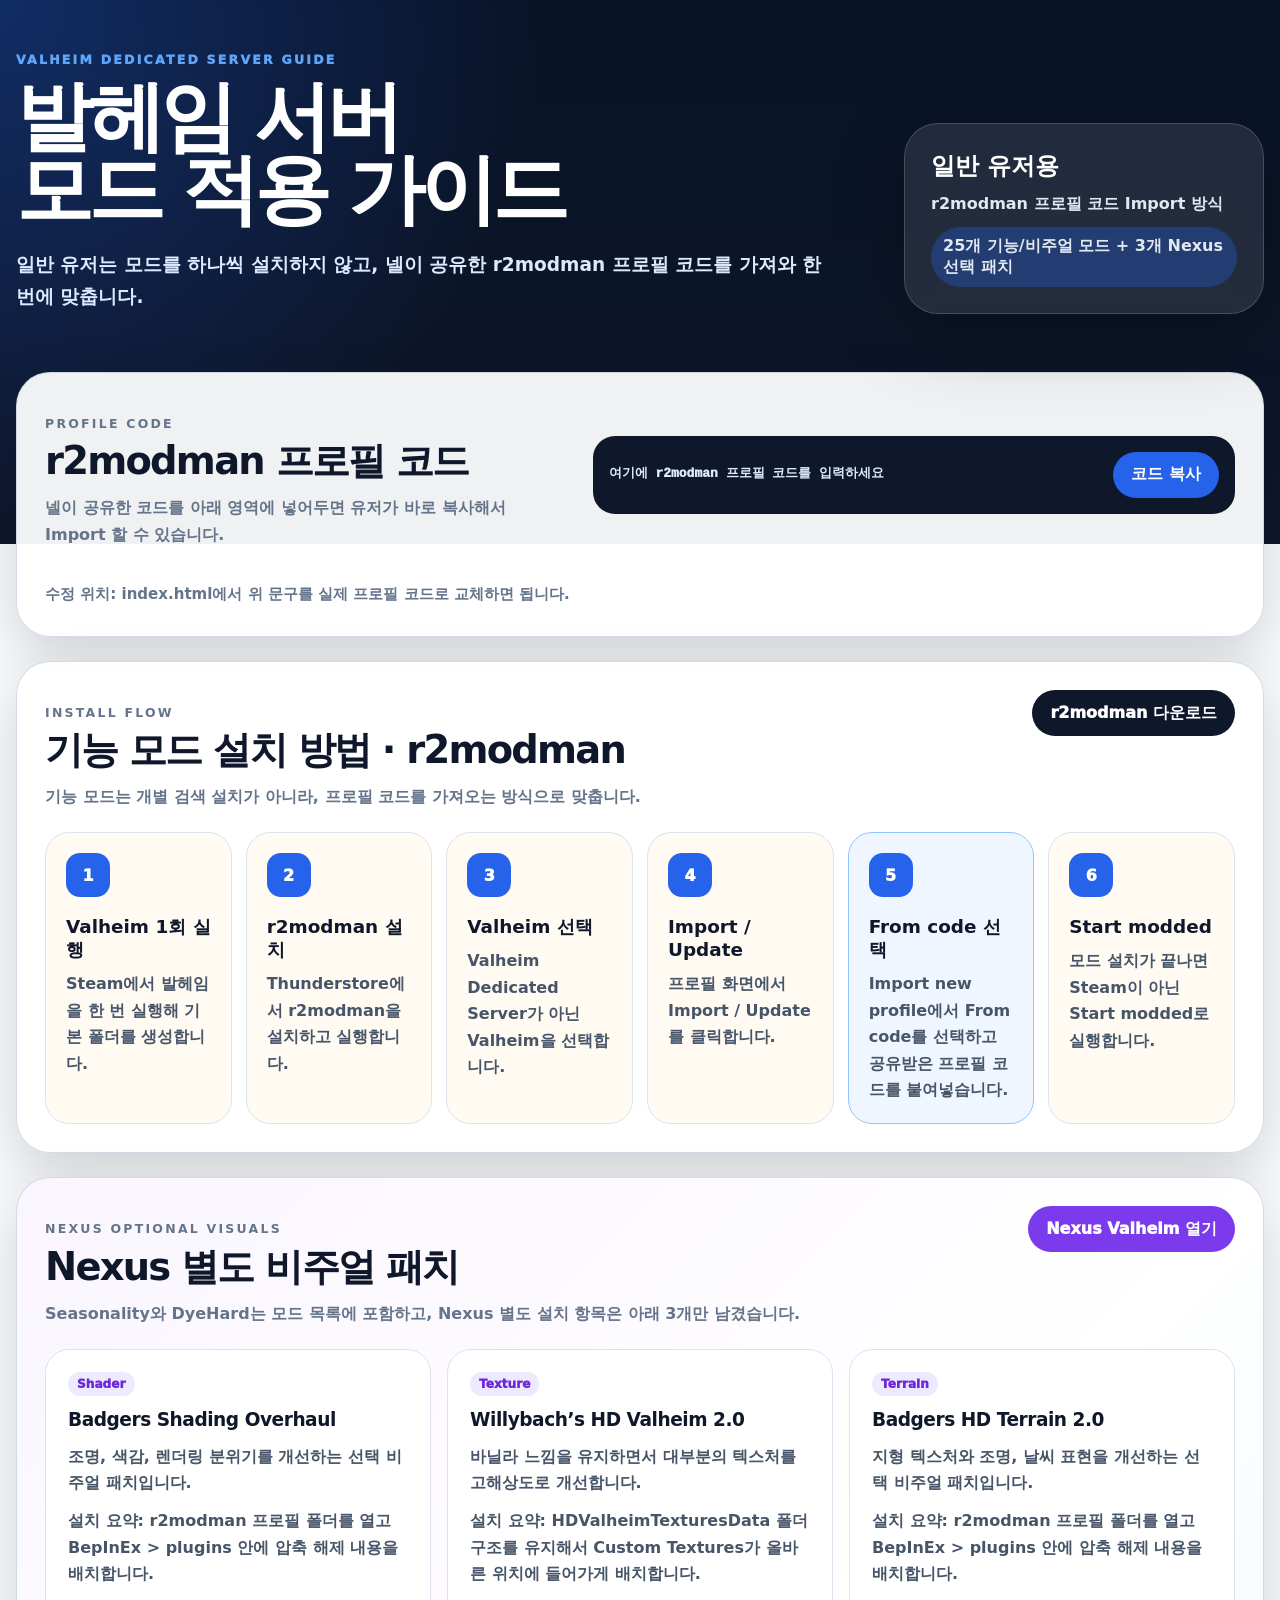
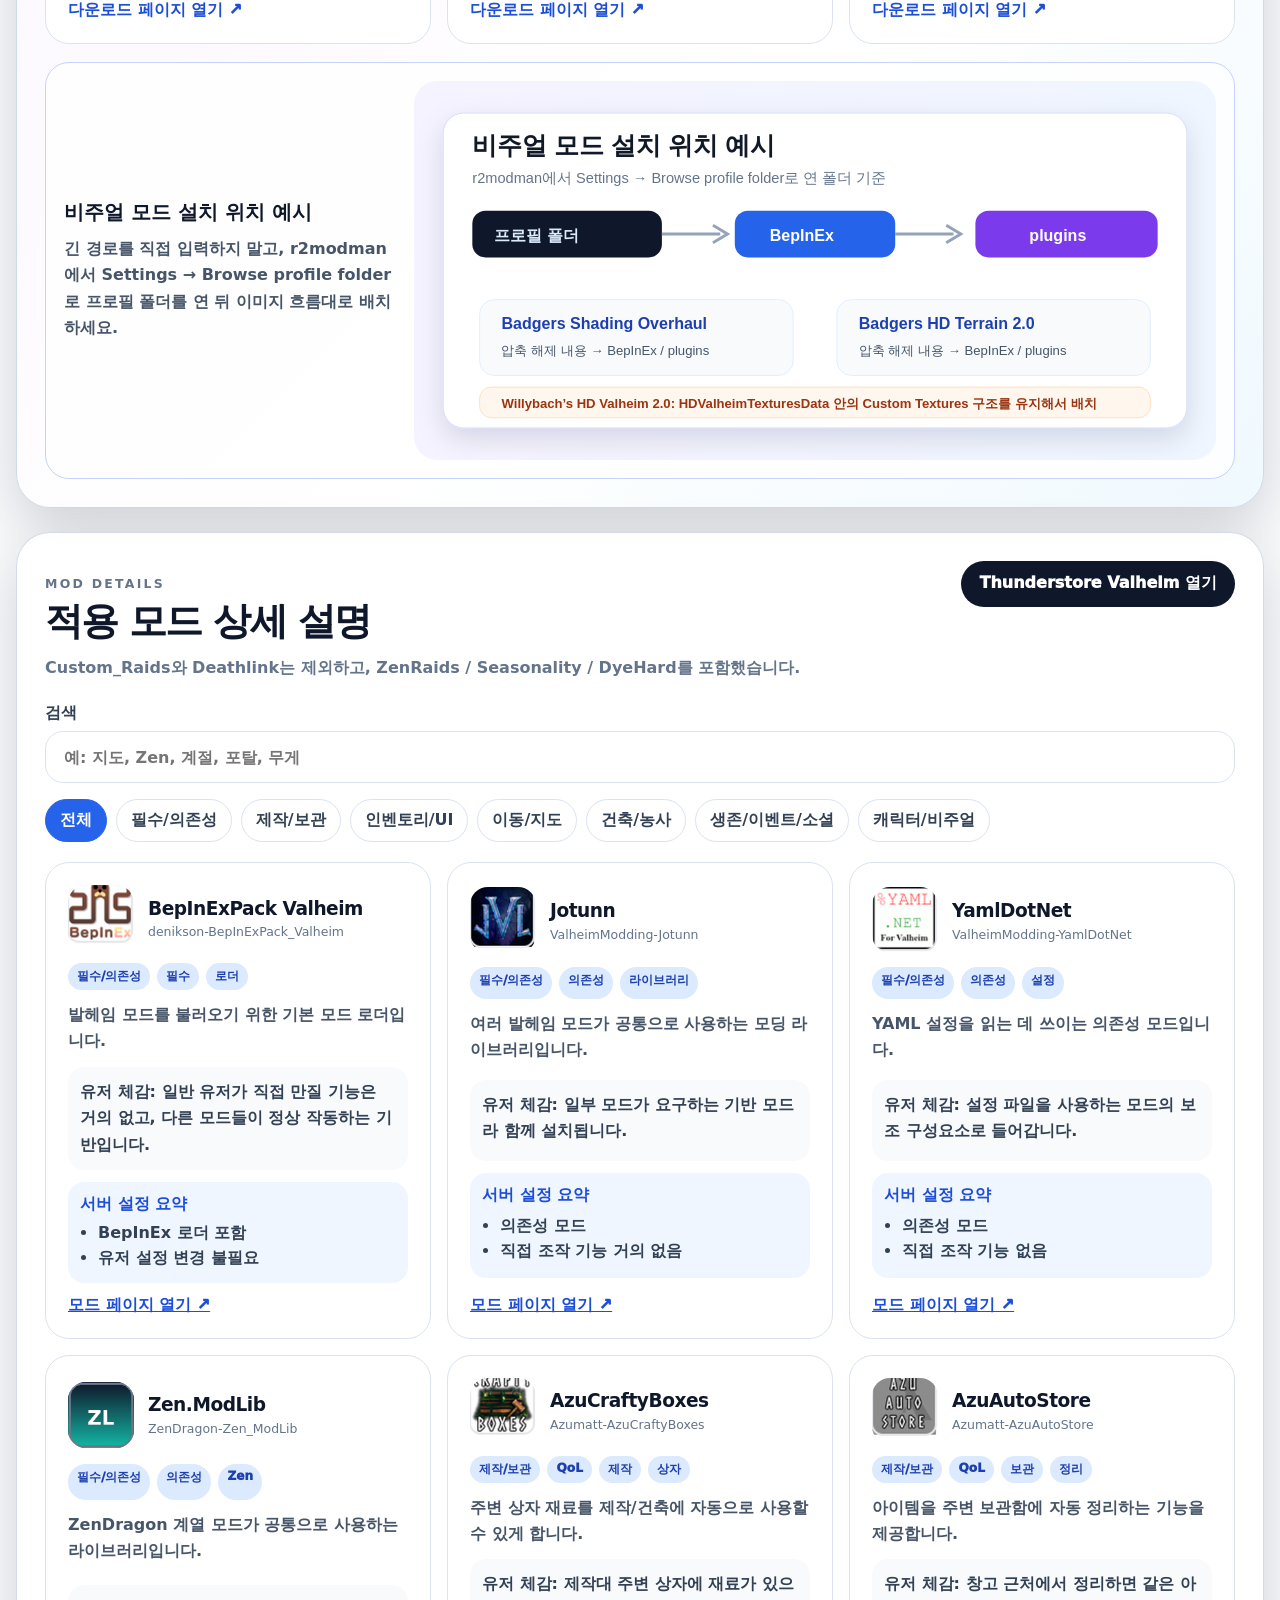
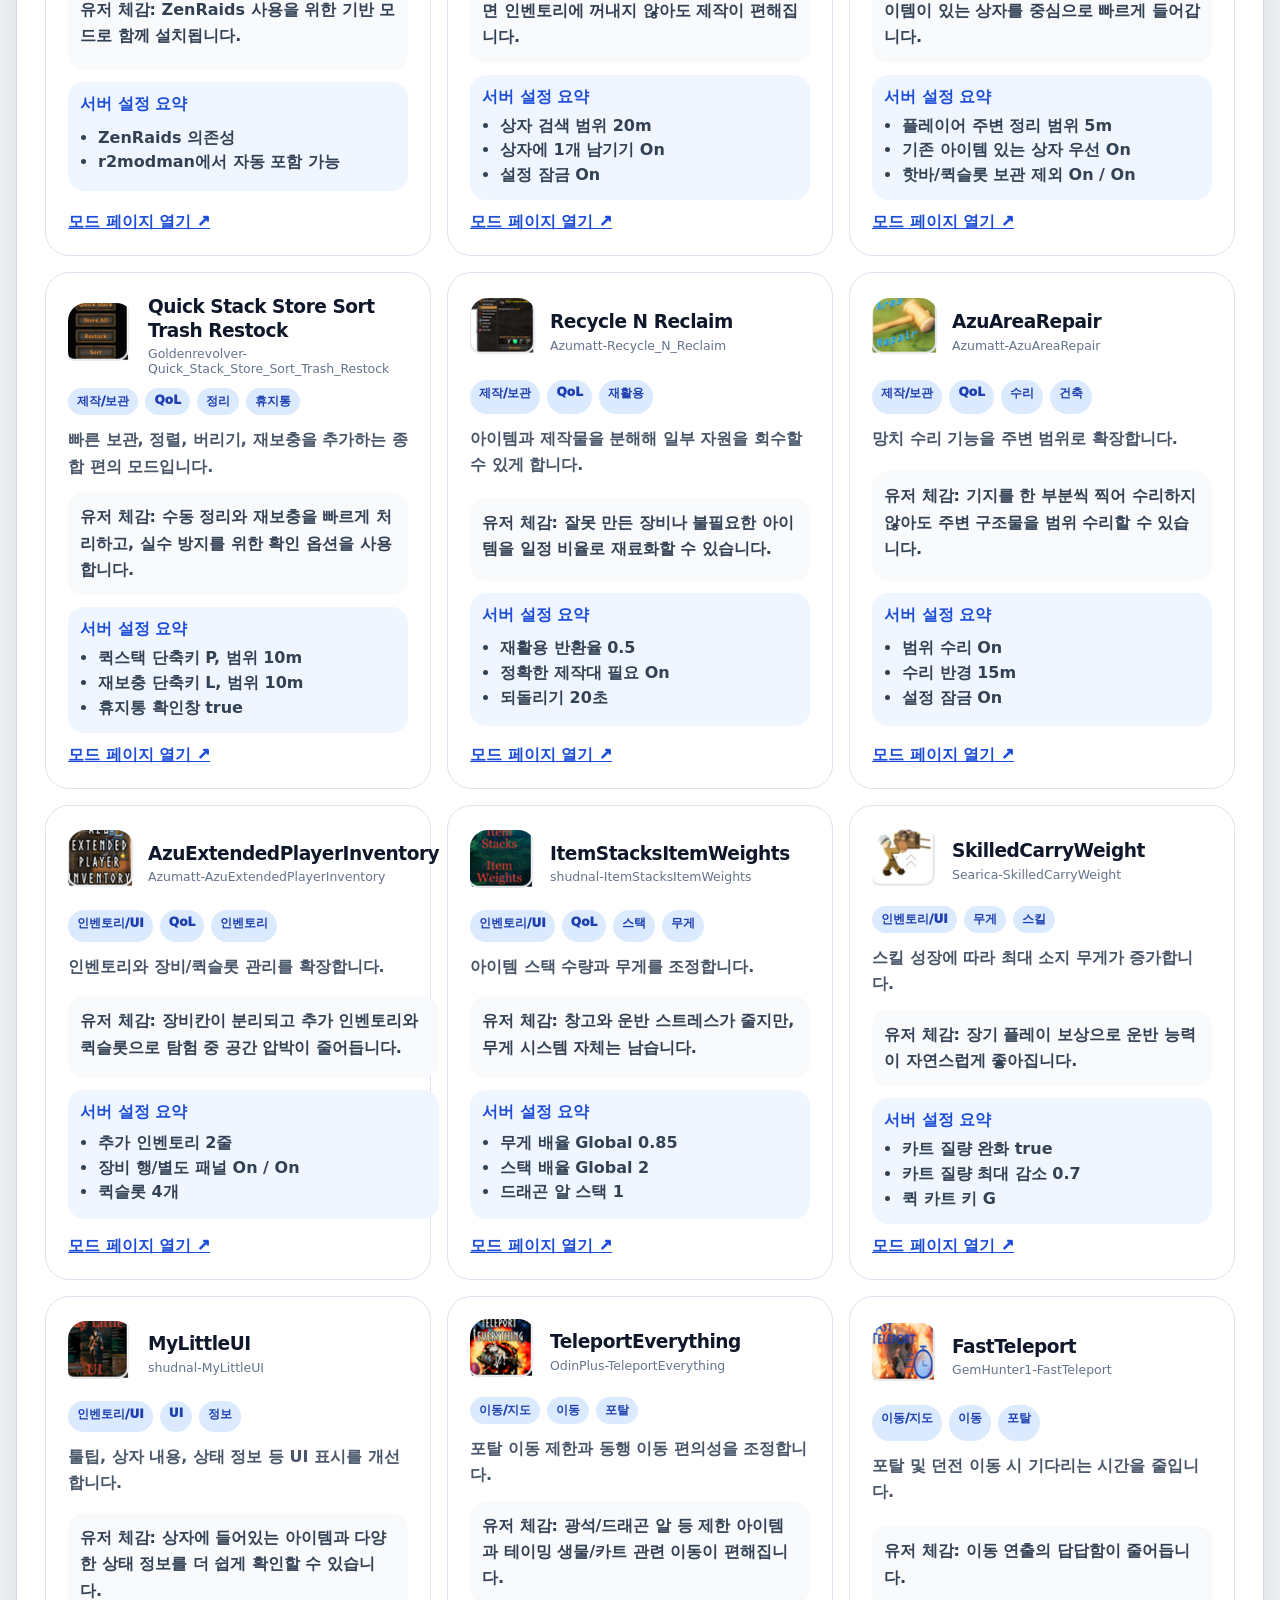
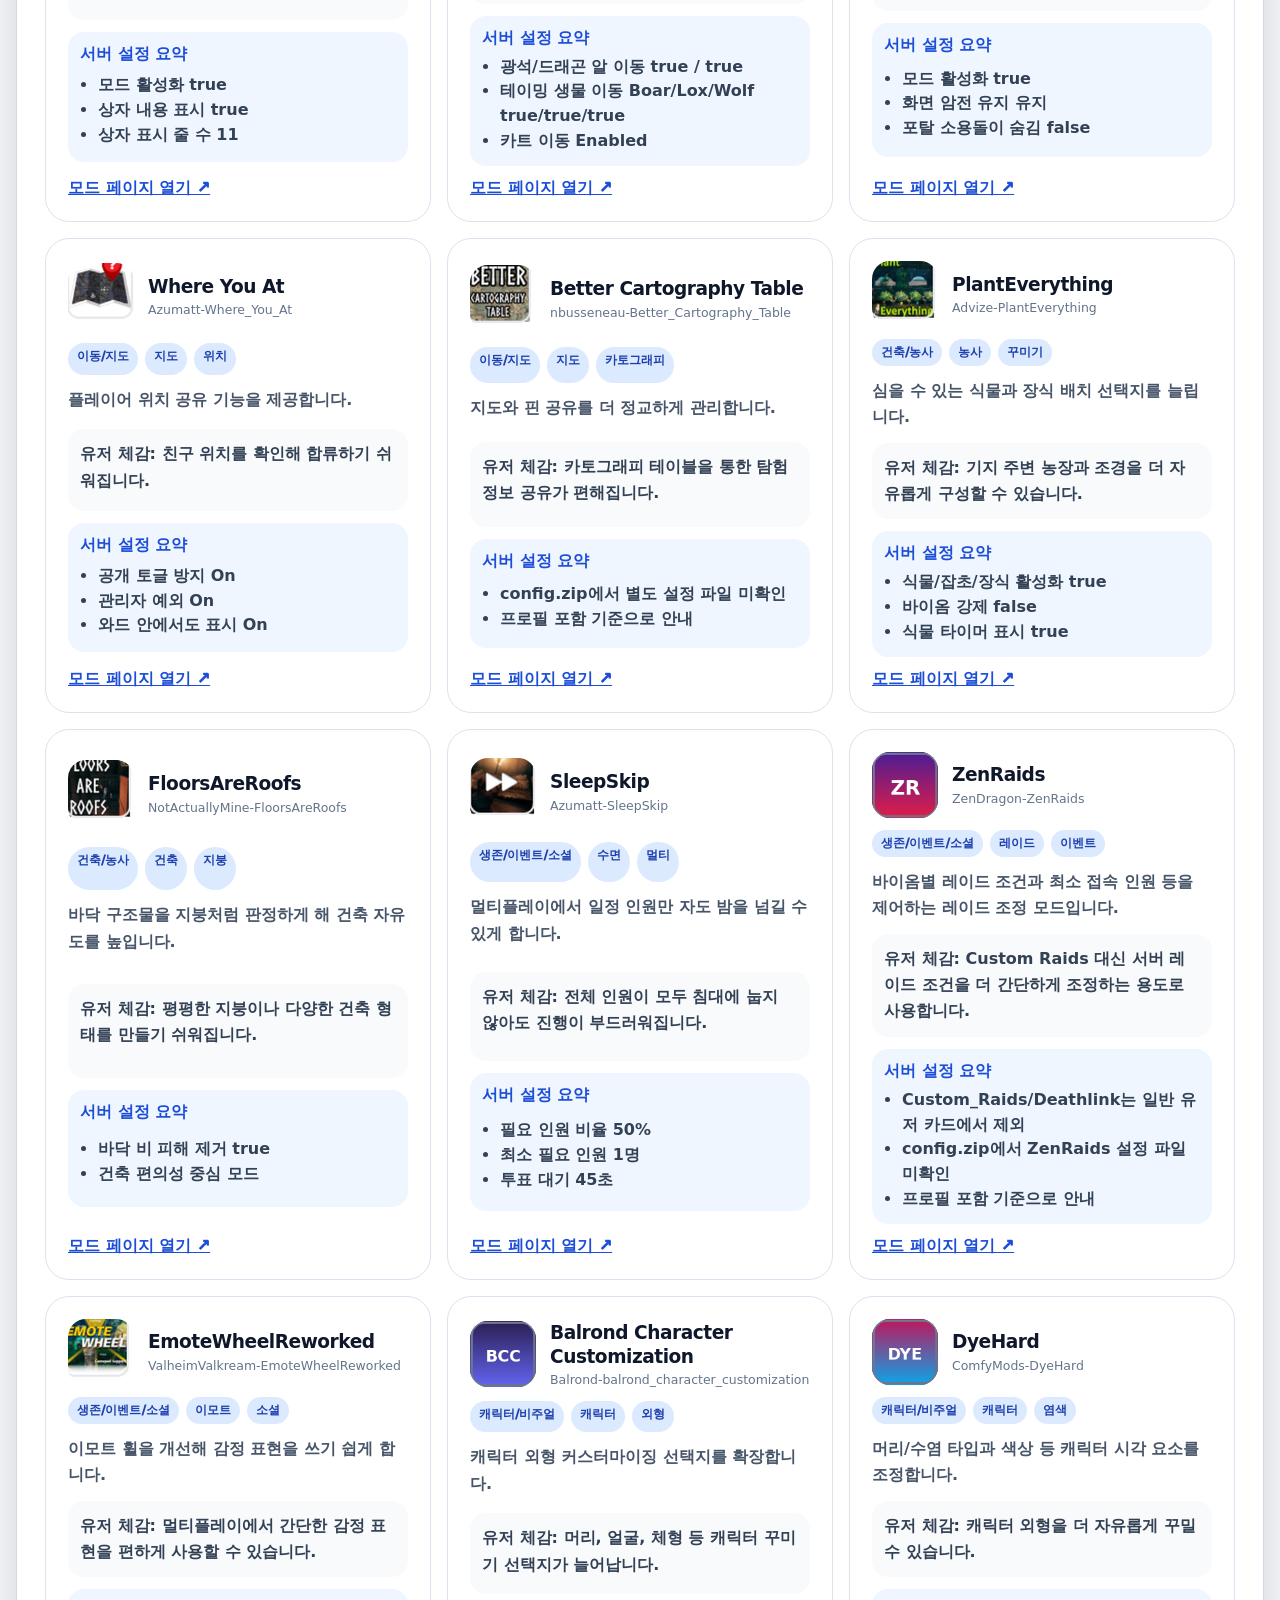
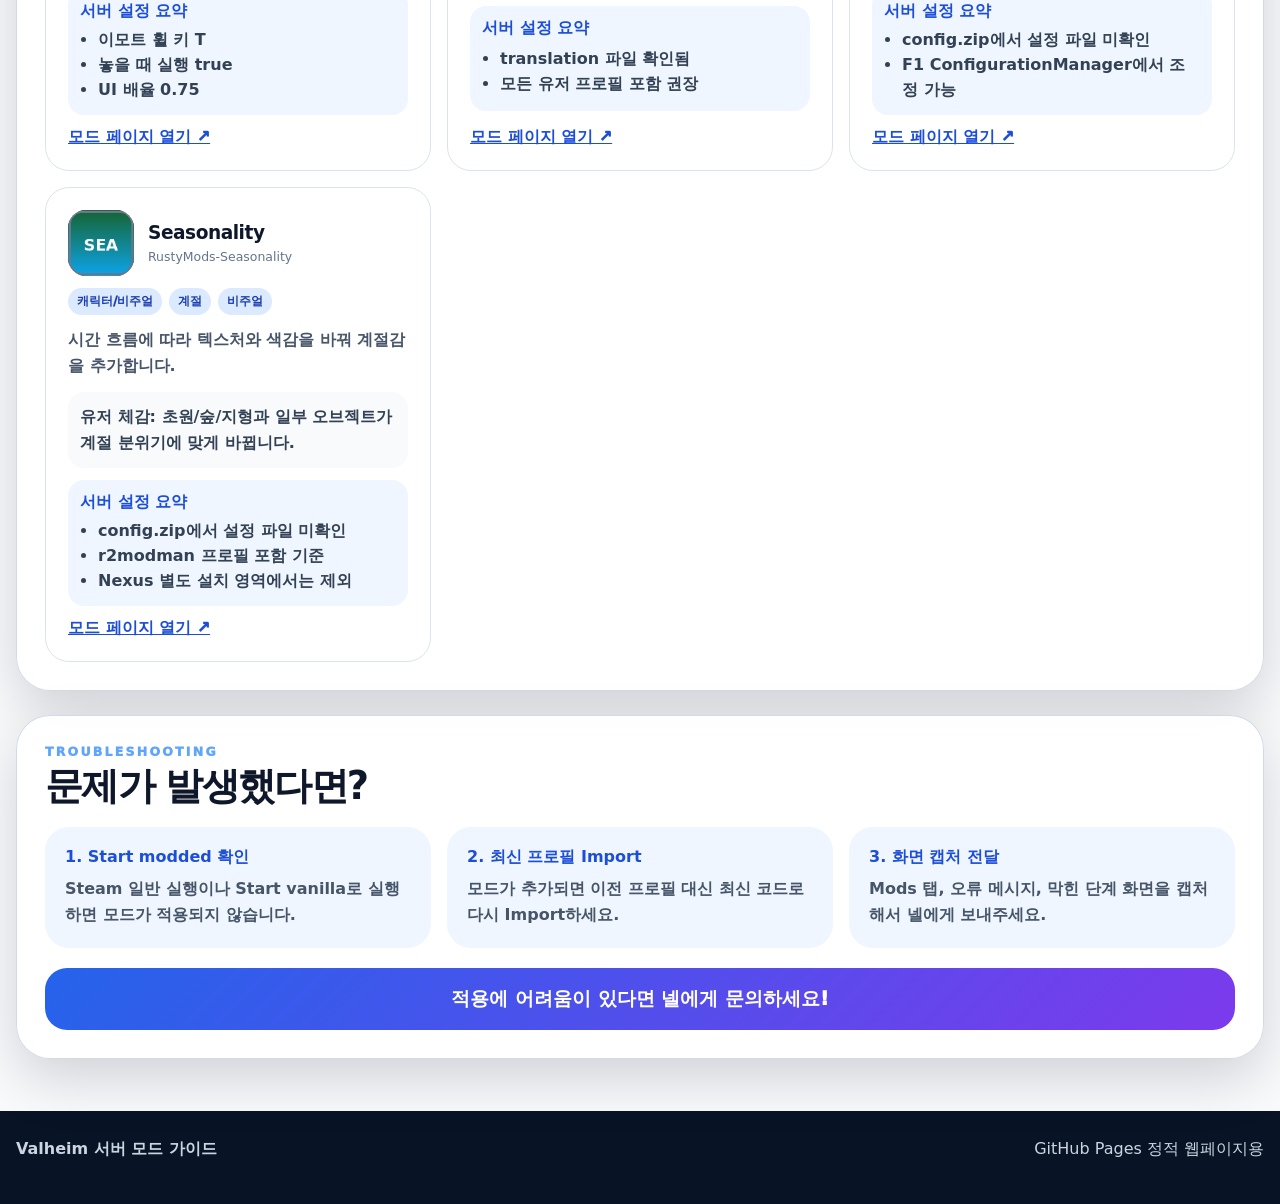
==== commit 63916645: "Add files via upload" ====
--- a/index_single_file.html
+++ b/index_single_file.html
@@ -6,120 +6,7 @@
   <title>Valheim 서버 모드 가이드</title>
   <meta name="description" content="발헤임 서버 일반 유저용 r2modman 프로필 Import 및 모드 설명 가이드" />
   <style>
-:root {
-  --bg: #081326;
-  --card: #ffffff;
-  --text: #0f172a;
-  --muted: #64748b;
-  --line: #dbe3ef;
-  --blue: #2563eb;
-  --blue-dark: #1d4ed8;
-  --violet: #7c3aed;
-  --radius: 24px;
-  --radius-lg: 34px;
-  --shadow: 0 20px 55px rgba(2, 6, 23, .16);
-}
-* { box-sizing: border-box; }
-html { scroll-behavior: smooth; }
-body {
-  margin: 0;
-  font-family: ui-sans-serif, system-ui, -apple-system, BlinkMacSystemFont, "Apple SD Gothic Neo", "Noto Sans KR", "Segoe UI", sans-serif;
-  color: var(--text);
-  background: radial-gradient(circle at top left, rgba(37, 99, 235, .32), transparent 34rem),
-              linear-gradient(180deg, #081326 0, #0f172a 34rem, #f8fafc 34rem);
-}
-a { color: inherit; }
-button, input { font: inherit; }
-.container { width: min(1500px, calc(100% - 32px)); margin: 0 auto; }
-.hero { padding: 52px 0 36px; color: white; }
-.hero__inner { display: grid; grid-template-columns: minmax(0, 1fr) 360px; gap: 28px; align-items: end; }
-.eyebrow, .section-kicker { margin: 0; color: #60a5fa; font-size: .78rem; font-weight: 950; letter-spacing: .18em; text-transform: uppercase; }
-.hero h1 { margin: 14px 0 0; font-size: clamp(2.6rem, 6vw, 5.4rem); line-height: .95; letter-spacing: -.065em; }
-.hero__lead { max-width: 820px; margin: 22px 0 0; color: #dbeafe; font-size: 1.16rem; line-height: 1.75; font-weight: 650; }
-.hero__panel { display: grid; gap: 12px; padding: 26px; border: 1px solid rgba(255,255,255,.16); border-radius: var(--radius-lg); background: rgba(255,255,255,.1); box-shadow: 0 24px 70px rgba(0,0,0,.28); backdrop-filter: blur(12px); }
-.hero__panel strong { font-size: 1.5rem; }
-.hero__panel span { color: #e2e8f0; font-weight: 700; }
-.hero__count { width: fit-content; padding: 9px 12px; border-radius: 999px; background: rgba(37, 99, 235, .3); }
-main { display: grid; gap: 24px; padding: 22px 0 52px; }
-.section-card { padding: 28px; border: 1px solid rgba(203, 213, 225, .85); border-radius: var(--radius-lg); background: rgba(255,255,255,.94); box-shadow: var(--shadow); }
-.section-head { display: flex; align-items: flex-start; justify-content: space-between; gap: 22px; margin-bottom: 22px; }
-.section-head h2, .profile-code h2, .help-section h2 { margin: 5px 0 0; font-size: clamp(1.65rem, 3vw, 2.7rem); line-height: 1.12; letter-spacing: -.045em; }
-.section-head p, .profile-code p { margin: 12px 0 0; color: var(--muted); line-height: 1.7; font-weight: 680; }
-.button { appearance: none; display: inline-flex; align-items: center; justify-content: center; min-height: 46px; padding: 0 18px; border: 0; border-radius: 999px; color: white; background: var(--blue); font-weight: 950; text-decoration: none; cursor: pointer; transition: transform .18s ease, background .18s ease, box-shadow .18s ease; }
-.button:hover { transform: translateY(-1px); box-shadow: 0 14px 30px rgba(37,99,235,.25); }
-.button--dark { background: #0f172a; white-space: nowrap; }
-.button--dark:hover { background: var(--blue-dark); }
-.button--nexus { background: var(--violet); white-space: nowrap; }
-.button--nexus:hover { background: #6d28d9; }
-.profile-code { display: grid; grid-template-columns: minmax(0,.9fr) minmax(320px,1.1fr); gap: 22px; align-items: center; }
-.code-box { display: grid; grid-template-columns: minmax(0, 1fr) auto; gap: 12px; align-items: center; padding: 16px; border-radius: 22px; background: #0f172a; }
-.code-box code { display: block; min-width: 0; color: #dbeafe; font-weight: 950; line-height: 1.6; overflow-wrap: anywhere; }
-.hint { grid-column: 1 / -1; margin: -6px 0 0; color: var(--muted); font-size: .94rem; }
-.step-grid { display: grid; grid-template-columns: repeat(6, minmax(0, 1fr)); gap: 14px; }
-.step-card { min-height: 210px; padding: 20px; border: 1px solid var(--line); border-radius: var(--radius); background: #fffaf2; }
-.step-card span { display: grid; place-items: center; width: 44px; height: 44px; border-radius: 14px; color: white; background: var(--blue); font-weight: 950; }
-.step-card h3 { margin: 18px 0 0; font-size: 1.15rem; line-height: 1.25; }
-.step-card p { margin: 10px 0 0; color: #475569; line-height: 1.65; font-weight: 720; }
-.step-card--accent { background: #eff6ff; border-color: #93c5fd; }
-.visual-section { background: linear-gradient(135deg, #faf5ff, #fff 58%, #f0f9ff); }
-.visual-grid { display: grid; grid-template-columns: repeat(3, minmax(0, 1fr)); gap: 16px; }
-.visual-card, .mod-card { position: relative; display: grid; gap: 12px; min-height: 190px; padding: 22px; border: 1px solid var(--line); border-radius: var(--radius); background: white; text-decoration: none; transition: transform .18s ease, border-color .18s ease, box-shadow .18s ease; }
-.visual-card:hover, .mod-card:hover { transform: translateY(-2px); border-color: #93c5fd; box-shadow: 0 18px 45px rgba(2, 6, 23, .13); }
-.badge-row { display: flex; flex-wrap: wrap; gap: 7px; }
-.badge { width: fit-content; padding: 5px 9px; border-radius: 999px; color: #1e40af; background: #dbeafe; font-size: .76rem; font-weight: 950; }
-.badge--violet { color: #6d28d9; background: #ede9fe; }
-.visual-card h3, .mod-card h3 { margin: 0; font-size: 1.16rem; line-height: 1.28; letter-spacing: -.025em; }
-.visual-card p, .mod-card p { margin: 0; color: #475569; line-height: 1.65; font-weight: 680; }
-.install-example { display: grid; grid-template-columns: 330px minmax(0, 1fr); gap: 20px; align-items: center; margin-top: 18px; padding: 18px; border: 1px solid #c7d2fe; border-radius: 24px; background: rgba(255,255,255,.8); }
-.install-example h3 { margin: 0; font-size: 1.25rem; }
-.install-example p { margin: 10px 0 0; color: #475569; line-height: 1.65; font-weight: 700; }
-.install-example img { display: block; width: 100%; height: auto; border-radius: 18px; }
-.toolbar { display: grid; gap: 16px; margin-bottom: 20px; }
-.search { display: grid; gap: 7px; color: #334155; font-weight: 950; }
-.search input { width: 100%; min-height: 52px; padding: 0 18px; border: 1px solid var(--line); border-radius: 18px; outline: none; font-weight: 750; }
-.search input:focus { border-color: var(--blue); box-shadow: 0 0 0 4px rgba(37,99,235,.12); }
-.category-tabs { display: flex; flex-wrap: wrap; gap: 9px; }
-.tab { padding: 10px 14px; border: 1px solid var(--line); border-radius: 999px; color: #334155; background: white; font-weight: 900; cursor: pointer; }
-.tab[aria-pressed="true"] { color: white; background: var(--blue); border-color: var(--blue); }
-.mod-grid { display: grid; grid-template-columns: repeat(3, minmax(0, 1fr)); gap: 16px; }
-.mod-card { min-height: 310px; }
-.mod-card__top { display: flex; gap: 14px; align-items: center; }
-.mod-icon { width: 66px; height: 66px; flex: 0 0 66px; display: grid; place-items: center; border-radius: 18px; overflow: hidden; background: linear-gradient(135deg, #172554, #0f172a); color: white; font-weight: 950; }
-.mod-icon img { display: block; width: 100%; height: 100%; object-fit: cover; }
-.mod-card__name h3 { margin: 0; }
-.mod-card__name small { display: block; margin-top: 4px; color: var(--muted); font-size: .78rem; overflow-wrap: anywhere; }
-.mod-card__effect { padding: 12px; border-radius: 16px; background: #f8fafc; color: #334155 !important; }
-.server-summary { display: grid; gap: 6px; padding: 12px; border-radius: 16px; background: #eff6ff; }
-.server-summary strong { color: #1d4ed8; }
-.server-summary ul { margin: 0; padding-left: 18px; color: #334155; line-height: 1.55; font-weight: 720; }
-.mod-card__link { margin-top: auto; color: var(--blue-dark); font-weight: 950; }
-.empty { padding: 24px; border-radius: var(--radius); background: #f8fafc; color: var(--muted); font-weight: 900; text-align: center; }
-.help-grid { display: grid; grid-template-columns: repeat(3, minmax(0, 1fr)); gap: 16px; margin-top: 20px; }
-.help-grid article { display: grid; gap: 8px; padding: 20px; border-radius: var(--radius); background: #eff6ff; }
-.help-grid strong { color: #1d4ed8; }
-.help-grid span { color: #475569; line-height: 1.65; font-weight: 700; }
-.contact { margin: 20px 0 0; padding: 18px; border-radius: 22px; color: white; background: linear-gradient(135deg, var(--blue), var(--violet)); font-size: 1.2rem; font-weight: 950; text-align: center; }
-.footer { padding: 28px 0 44px; color: #cbd5e1; background: #081326; }
-.footer .container { display: flex; justify-content: space-between; gap: 12px; }
-@media (max-width: 1180px) {
-  .hero__inner, .profile-code { grid-template-columns: 1fr; }
-  .step-grid { grid-template-columns: repeat(3, minmax(0, 1fr)); }
-  .mod-grid, .visual-grid, .help-grid { grid-template-columns: repeat(2, minmax(0, 1fr)); }
-  .install-example { grid-template-columns: 1fr; }
-}
-@media (max-width: 760px) {
-  .container { width: min(100% - 22px, 1500px); }
-  .hero { padding-top: 34px; }
-  .hero__panel { padding: 20px; }
-  .section-card { padding: 20px; border-radius: 24px; }
-  .section-head { display: grid; }
-  .profile-code { gap: 16px; }
-  .code-box { grid-template-columns: 1fr; }
-  .step-grid, .mod-grid, .visual-grid, .help-grid { grid-template-columns: 1fr; }
-  .step-card { min-height: unset; }
-  .footer .container { display: grid; }
-}
-
+:root{--bg:#081326;--text:#0f172a;--muted:#64748b;--line:#dbe3ef;--blue:#2563eb;--blue-dark:#1d4ed8;--violet:#7c3aed;--radius:24px;--radius-lg:34px;--shadow:0 20px 55px rgba(2,6,23,.16)}*{box-sizing:border-box}html{scroll-behavior:smooth}body{margin:0;font-family:ui-sans-serif,system-ui,-apple-system,BlinkMacSystemFont,"Apple SD Gothic Neo","Noto Sans KR","Segoe UI",sans-serif;color:var(--text);background:radial-gradient(circle at top left,rgba(37,99,235,.32),transparent 34rem),linear-gradient(180deg,#081326 0,#0f172a 34rem,#f8fafc 34rem)}a{color:inherit}button,input{font:inherit}.container{width:min(1500px,calc(100% - 32px));margin:0 auto}.hero{padding:52px 0 36px;color:#fff}.hero__inner{display:grid;grid-template-columns:minmax(0,1fr) 360px;gap:28px;align-items:end}.eyebrow,.section-kicker{margin:0;color:#60a5fa;font-size:.78rem;font-weight:950;letter-spacing:.18em;text-transform:uppercase}.hero h1{margin:14px 0 0;font-size:clamp(2.6rem,6vw,5.4rem);line-height:.95;letter-spacing:-.065em}.hero__lead{max-width:820px;margin:22px 0 0;color:#dbeafe;font-size:1.16rem;line-height:1.75;font-weight:650}.hero__panel{display:grid;gap:12px;padding:26px;border:1px solid rgba(255,255,255,.16);border-radius:var(--radius-lg);background:rgba(255,255,255,.1);box-shadow:0 24px 70px rgba(0,0,0,.28);backdrop-filter:blur(12px)}.hero__panel strong{font-size:1.5rem}.hero__panel span{color:#e2e8f0;font-weight:700}.hero__count{width:fit-content;padding:9px 12px;border-radius:999px;background:rgba(37,99,235,.3)}main{display:grid;gap:24px;padding:22px 0 52px}.section-card{padding:28px;border:1px solid rgba(203,213,225,.85);border-radius:var(--radius-lg);background:rgba(255,255,255,.94);box-shadow:var(--shadow)}.section-head{display:flex;align-items:flex-start;justify-content:space-between;gap:22px;margin-bottom:22px}.section-head h2,.profile-code h2,.help-section h2{margin:5px 0 0;font-size:clamp(1.65rem,3vw,2.7rem);line-height:1.12;letter-spacing:-.045em}.section-head p,.profile-code p{margin:12px 0 0;color:var(--muted);line-height:1.7;font-weight:680}.button{appearance:none;display:inline-flex;align-items:center;justify-content:center;min-height:46px;padding:0 18px;border:0;border-radius:999px;color:#fff;background:var(--blue);font-weight:950;text-decoration:none;cursor:pointer;transition:.18s}.button:hover{transform:translateY(-1px);box-shadow:0 14px 30px rgba(37,99,235,.25)}.button--dark{background:#0f172a;white-space:nowrap}.button--dark:hover{background:var(--blue-dark)}.button--nexus{background:var(--violet);white-space:nowrap}.button--nexus:hover{background:#6d28d9}.profile-code{display:grid;grid-template-columns:minmax(0,.9fr) minmax(320px,1.1fr);gap:22px;align-items:center}.code-box{display:grid;grid-template-columns:minmax(0,1fr) auto;gap:12px;align-items:center;padding:16px;border-radius:22px;background:#0f172a}.code-box code{display:block;min-width:0;color:#dbeafe;font-weight:950;line-height:1.6;overflow-wrap:anywhere}.hint{grid-column:1/-1;margin:-6px 0 0;color:var(--muted);font-size:.94rem}.step-grid{display:grid;grid-template-columns:repeat(6,minmax(0,1fr));gap:14px}.step-card{min-height:210px;padding:20px;border:1px solid var(--line);border-radius:var(--radius);background:#fffaf2}.step-card span{display:grid;place-items:center;width:44px;height:44px;border-radius:14px;color:#fff;background:var(--blue);font-weight:950}.step-card h3{margin:18px 0 0;font-size:1.15rem;line-height:1.25}.step-card p{margin:10px 0 0;color:#475569;line-height:1.65;font-weight:720}.step-card--accent{background:#eff6ff;border-color:#93c5fd}.visual-section{background:linear-gradient(135deg,#faf5ff,#fff 58%,#f0f9ff)}.visual-grid{display:grid;grid-template-columns:repeat(3,minmax(0,1fr));gap:16px}.visual-card,.mod-card{position:relative;display:grid;gap:12px;min-height:190px;padding:22px;border:1px solid var(--line);border-radius:var(--radius);background:#fff;text-decoration:none;transition:.18s}.visual-card:hover,.mod-card:hover{transform:translateY(-2px);border-color:#93c5fd;box-shadow:0 18px 45px rgba(2,6,23,.13)}.badge-row{display:flex;flex-wrap:wrap;gap:7px}.badge{width:fit-content;padding:5px 9px;border-radius:999px;color:#1e40af;background:#dbeafe;font-size:.76rem;font-weight:950}.badge--violet{color:#6d28d9;background:#ede9fe}.visual-card h3,.mod-card h3{margin:0;font-size:1.16rem;line-height:1.28;letter-spacing:-.025em}.visual-card p,.mod-card p{margin:0;color:#475569;line-height:1.65;font-weight:680}.install-example{display:grid;grid-template-columns:330px minmax(0,1fr);gap:20px;align-items:center;margin-top:18px;padding:18px;border:1px solid #c7d2fe;border-radius:24px;background:rgba(255,255,255,.8)}.install-example h3{margin:0;font-size:1.25rem}.install-example p{margin:10px 0 0;color:#475569;line-height:1.65;font-weight:700}.install-example img{display:block;width:100%;height:auto;border-radius:18px}.toolbar{display:grid;gap:16px;margin-bottom:20px}.search{display:grid;gap:7px;color:#334155;font-weight:950}.search input{width:100%;min-height:52px;padding:0 18px;border:1px solid var(--line);border-radius:18px;outline:none;font-weight:750}.search input:focus{border-color:var(--blue);box-shadow:0 0 0 4px rgba(37,99,235,.12)}.category-tabs{display:flex;flex-wrap:wrap;gap:9px}.tab{padding:10px 14px;border:1px solid var(--line);border-radius:999px;color:#334155;background:#fff;font-weight:900;cursor:pointer}.tab[aria-pressed=true]{color:#fff;background:var(--blue);border-color:var(--blue)}.mod-grid{display:grid;grid-template-columns:repeat(3,minmax(0,1fr));gap:16px}.mod-card{min-height:310px}.mod-card__top{display:flex;gap:14px;align-items:center}.mod-icon{width:66px;height:66px;flex:0 0 66px;display:grid;place-items:center;border-radius:18px;overflow:hidden;background:linear-gradient(135deg,#172554,#0f172a);color:#fff;font-weight:950}.mod-icon img{display:block;width:100%;height:100%;object-fit:cover}.mod-card__name h3{margin:0}.mod-card__name small{display:block;margin-top:4px;color:var(--muted);font-size:.78rem;overflow-wrap:anywhere}.mod-card__effect{padding:12px;border-radius:16px;background:#f8fafc;color:#334155!important}.server-summary{display:grid;gap:6px;padding:12px;border-radius:16px;background:#eff6ff}.server-summary strong{color:#1d4ed8}.server-summary ul{margin:0;padding-left:18px;color:#334155;line-height:1.55;font-weight:720}.mod-card__link{margin-top:auto;color:var(--blue-dark);font-weight:950}.empty{padding:24px;border-radius:var(--radius);background:#f8fafc;color:var(--muted);font-weight:900;text-align:center}.help-grid{display:grid;grid-template-columns:repeat(3,minmax(0,1fr));gap:16px;margin-top:20px}.help-grid article{display:grid;gap:8px;padding:20px;border-radius:var(--radius);background:#eff6ff}.help-grid strong{color:#1d4ed8}.help-grid span{color:#475569;line-height:1.65;font-weight:700}.contact{margin:20px 0 0;padding:18px;border-radius:22px;color:#fff;background:linear-gradient(135deg,var(--blue),var(--violet));font-size:1.2rem;font-weight:950;text-align:center}.footer{padding:28px 0 44px;color:#cbd5e1;background:#081326}.footer .container{display:flex;justify-content:space-between;gap:12px}@media(max-width:1180px){.hero__inner,.profile-code{grid-template-columns:1fr}.step-grid{grid-template-columns:repeat(3,minmax(0,1fr))}.mod-grid,.visual-grid,.help-grid{grid-template-columns:repeat(2,minmax(0,1fr))}.install-example{grid-template-columns:1fr}}@media(max-width:760px){.container{width:min(100% - 22px,1500px)}.hero{padding-top:34px}.hero__panel{padding:20px}.section-card{padding:20px;border-radius:24px}.section-head{display:grid}.profile-code{gap:16px}.code-box{grid-template-columns:1fr}.step-grid,.mod-grid,.visual-grid,.help-grid{grid-template-columns:1fr}.step-card{min-height:unset}.footer .container{display:grid}}
 </style>
 </head>
 <body>
@@ -133,7 +20,7 @@
       <aside class="hero__panel">
         <strong>일반 유저용</strong>
         <span>r2modman 프로필 코드 Import 방식</span>
-        <span class="hero__count">24개 기능 모드 + 3개 비주얼 패치</span>
+        <span class="hero__count">25개 기능/비주얼 모드 + 3개 Nexus 선택 패치</span>
       </aside>
     </div>
   </header>
@@ -174,9 +61,9 @@
     <section class="section-card visual-section" id="visuals">
       <div class="section-head">
         <div>
-          <p class="section-kicker">Visual Patch Links</p>
-          <h2>비주얼 모드 다운로드 사이트</h2>
-          <p>계절 관련 모드는 r2modman 프로필에 포함하는 쪽으로 정리하고, Nexus 별도 설치 항목은 아래 3개만 남겼습니다.</p>
+          <p class="section-kicker">Nexus Optional Visuals</p>
+          <h2>Nexus 별도 비주얼 패치</h2>
+          <p>Seasonality와 DyeHard는 모드 목록에 포함하고, Nexus 별도 설치 항목은 아래 3개만 남겼습니다.</p>
         </div>
         <a class="button button--nexus" href="https://www.nexusmods.com/valheim" target="_blank" rel="noreferrer">Nexus Valheim 열기</a>
       </div>
@@ -195,7 +82,7 @@
         <div>
           <p class="section-kicker">Mod Details</p>
           <h2>적용 모드 상세 설명</h2>
-          <p>모드 아이콘, 역할, 실제 설정 기반 유저 체감을 카드로 정리했습니다. 설정 펼침 UI는 제거했습니다.</p>
+          <p>Custom_Raids와 Deathlink는 제외하고, ZenRaids / Seasonality / DyeHard를 포함했습니다.</p>
         </div>
         <a class="button button--dark" href="https://thunderstore.io/c/valheim/" target="_blank" rel="noreferrer">Thunderstore Valheim 열기</a>
       </div>
@@ -203,7 +90,7 @@
       <div class="toolbar">
         <label class="search">
           <span>검색</span>
-          <input id="modSearch" type="search" placeholder="예: 지도, Azu, 포탈, 무게" />
+          <input id="modSearch" type="search" placeholder="예: 지도, Zen, 계절, 포탈, 무게" />
         </label>
         <div class="category-tabs" id="categoryTabs"></div>
       </div>
@@ -243,27 +130,14 @@
       "필수",
       "로더"
     ],
+    "desc": "발헤임 모드를 불러오기 위한 기본 모드 로더입니다.",
+    "effect": "일반 유저가 직접 만질 기능은 거의 없고, 다른 모드들이 정상 작동하는 기반입니다.",
     "link": "https://thunderstore.io/c/valheim/p/denikson/BepInExPack_Valheim/",
-    "desc": "발헤임 모드를 불러오기 위한 기본 모드 로더입니다.",
-    "effect": "일반 유저가 직접 건드릴 설정은 거의 없습니다. 다른 모드들이 정상적으로 로드되는 기반입니다.",
-    "settings": [
-      [
-        "설정 출처",
-        "BepInEx.cfg"
-      ],
-      [
-        "로그",
-        "콘솔/디스크 로그 활성화"
-      ],
-      [
-        "유저 안내",
-        "프로필에 포함되어 있으면 별도 조작 불필요"
-      ]
-    ],
-    "iconPath": "./assets/icons/denikson-BepInExPack_Valheim.png",
-    "settingSummary": [
-      "로그: 콘솔/디스크 로그 활성화"
-    ]
+    "settingSummary": [
+      "BepInEx 로더 포함",
+      "유저 설정 변경 불필요"
+    ],
+    "iconPath": "./assets/icons/denikson-BepInExPack_Valheim.png"
   },
   {
     "id": "ValheimModding-Jotunn",
@@ -273,21 +147,14 @@
       "의존성",
       "라이브러리"
     ],
+    "desc": "여러 발헤임 모드가 공통으로 사용하는 모딩 라이브러리입니다.",
+    "effect": "일부 모드가 요구하는 기반 모드라 함께 설치됩니다.",
     "link": "https://thunderstore.io/c/valheim/p/ValheimModding/Jotunn/",
-    "desc": "여러 발헤임 모드가 공통으로 사용하는 모딩 라이브러리입니다.",
-    "effect": "기능 모드가 요구하는 기반 라이브러리입니다. 유저가 직접 조작할 기능은 거의 없습니다.",
-    "settings": [
-      [
-        "설정 출처",
-        "별도 주요 설정 없음"
-      ],
-      [
-        "유저 안내",
-        "프로필에 포함되어 있으면 그대로 유지"
-      ]
-    ],
-    "iconPath": "./assets/icons/ValheimModding-Jotunn.png",
-    "settingSummary": []
+    "settingSummary": [
+      "의존성 모드",
+      "직접 조작 기능 거의 없음"
+    ],
+    "iconPath": "./assets/icons/ValheimModding-Jotunn.png"
   },
   {
     "id": "ValheimModding-YamlDotNet",
@@ -295,405 +162,164 @@
     "category": "필수/의존성",
     "tags": [
       "의존성",
-      "YAML"
-    ],
+      "설정"
+    ],
+    "desc": "YAML 설정을 읽는 데 쓰이는 의존성 모드입니다.",
+    "effect": "설정 파일을 사용하는 모드의 보조 구성요소로 들어갑니다.",
     "link": "https://thunderstore.io/c/valheim/p/ValheimModding/YamlDotNet/",
-    "desc": "YAML 설정 파일을 읽는 데 필요한 의존성 모드입니다.",
-    "effect": "Custom Raids, Azu 계열 YAML 설정을 읽기 위한 보조 구성요소입니다.",
-    "settings": [
-      [
-        "설정 출처",
-        "별도 주요 설정 없음"
-      ],
-      [
-        "유저 안내",
-        "삭제하면 YAML 기반 모드가 깨질 수 있음"
-      ]
-    ],
-    "iconPath": "./assets/icons/ValheimModding-YamlDotNet.png",
-    "settingSummary": []
+    "settingSummary": [
+      "의존성 모드",
+      "직접 조작 기능 없음"
+    ],
+    "iconPath": "./assets/icons/ValheimModding-YamlDotNet.png"
+  },
+  {
+    "id": "ZenDragon-Zen_ModLib",
+    "display": "Zen.ModLib",
+    "category": "필수/의존성",
+    "tags": [
+      "의존성",
+      "Zen"
+    ],
+    "desc": "ZenDragon 계열 모드가 공통으로 사용하는 라이브러리입니다.",
+    "effect": "ZenRaids 사용을 위한 기반 모드로 함께 설치됩니다.",
+    "link": "https://thunderstore.io/c/valheim/p/ZenDragon/Zen_ModLib/",
+    "settingSummary": [
+      "ZenRaids 의존성",
+      "r2modman에서 자동 포함 가능"
+    ],
+    "iconPath": "./assets/icons/ZenDragon-Zen_ModLib.png"
   },
   {
     "id": "Azumatt-AzuCraftyBoxes",
     "display": "AzuCraftyBoxes",
     "category": "제작/보관",
     "tags": [
+      "QoL",
       "제작",
-      "상자",
-      "QoL"
-    ],
+      "상자"
+    ],
+    "desc": "주변 상자 재료를 제작/건축에 자동으로 사용할 수 있게 합니다.",
+    "effect": "제작대 주변 상자에 재료가 있으면 인벤토리에 꺼내지 않아도 제작이 편해집니다.",
     "link": "https://thunderstore.io/c/valheim/p/Azumatt/AzuCraftyBoxes/",
-    "desc": "제작/건축 시 주변 상자의 재료를 자동으로 참조합니다.",
-    "effect": "재료를 손에 들고 있지 않아도 20m 범위의 보관함 재료를 사용해 제작할 수 있습니다.",
-    "settings": [
-      [
-        "설정 출처",
-        "Azumatt.AzuCraftyBoxes.cfg / .yml"
-      ],
-      [
-        "서버 설정 잠금",
-        "On"
-      ],
-      [
-        "모드 활성화",
-        "On"
-      ],
-      [
-        "상자 참조 범위",
-        "Container Range = 20"
-      ],
-      [
-        "재료 1개 남기기",
-        "Leave One Item = On"
-      ],
-      [
-        "재료 끌어오기 방지 토글",
-        "Alt + O"
-      ],
-      [
-        "Fill All 보조키",
-        "LeftShift"
-      ]
-    ],
-    "iconPath": "./assets/icons/Azumatt-AzuCraftyBoxes.png",
-    "settingSummary": [
-      "서버 설정 잠금: On",
-      "모드 활성화: On",
-      "상자 참조 범위: Container Range = 20"
-    ]
+    "settingSummary": [
+      "상자 검색 범위 20m",
+      "상자에 1개 남기기 On",
+      "설정 잠금 On"
+    ],
+    "iconPath": "./assets/icons/Azumatt-AzuCraftyBoxes.png"
   },
   {
     "id": "Azumatt-AzuAutoStore",
     "display": "AzuAutoStore",
     "category": "제작/보관",
     "tags": [
-      "정리",
-      "상자",
-      "자동보관"
-    ],
+      "QoL",
+      "보관",
+      "정리"
+    ],
+    "desc": "아이템을 주변 보관함에 자동 정리하는 기능을 제공합니다.",
+    "effect": "창고 근처에서 정리하면 같은 아이템이 있는 상자를 중심으로 빠르게 들어갑니다.",
     "link": "https://thunderstore.io/c/valheim/p/Azumatt/AzuAutoStore/",
-    "desc": "떨어진 아이템 또는 인벤토리 아이템을 주변 상자로 자동 정리합니다.",
-    "effect": "마침표(.)로 주변 5m 상자에 빠르게 보관하고, 이미 같은 아이템이 있는 상자 위주로 정리됩니다.",
-    "settings": [
-      [
-        "설정 출처",
-        "Azumatt.AzuAutoStore.cfg / .yml"
-      ],
-      [
-        "서버 설정 잠금",
-        "On"
-      ],
-      [
-        "드롭 아이템 자동 수집",
-        "Chests Pickup From Ground = On"
-      ],
-      [
-        "기존 아이템 있는 상자 기준",
-        "Must Have Existing Item To Pull = On"
-      ],
-      [
-        "수동 보관 범위",
-        "Player Range = 5"
-      ],
-      [
-        "기본 상자 범위",
-        "Fallback Range = 10"
-      ],
-      [
-        "핫바/퀵슬롯 제외",
-        "둘 다 On"
-      ],
-      [
-        "자동 체크 주기",
-        "10초"
-      ],
-      [
-        "전체 보관 단축키",
-        "Period(.)"
-      ],
-      [
-        "단일 아이템 보관",
-        "Mouse2"
-      ],
-      [
-        "보관 일시정지",
-        "Shift + Period"
-      ],
-      [
-        "상자 검색 보조키",
-        "Y"
-      ],
-      [
-        "즐겨찾기 보조키",
-        "Z"
-      ]
-    ],
-    "iconPath": "./assets/icons/Azumatt-AzuAutoStore.png",
-    "settingSummary": [
-      "서버 설정 잠금: On",
-      "드롭 아이템 자동 수집: Chests Pickup From Ground = On",
-      "기존 아이템 있는 상자 기준: Must Have Existing Item To Pull = On"
-    ]
+    "settingSummary": [
+      "플레이어 주변 정리 범위 5m",
+      "기존 아이템 있는 상자 우선 On",
+      "핫바/퀵슬롯 보관 제외 On / On"
+    ],
+    "iconPath": "./assets/icons/Azumatt-AzuAutoStore.png"
   },
   {
     "id": "Goldenrevolver-Quick_Stack_Store_Sort_Trash_Restock",
     "display": "Quick Stack Store Sort Trash Restock",
     "category": "제작/보관",
     "tags": [
+      "QoL",
       "정리",
-      "재보충",
       "휴지통"
     ],
+    "desc": "빠른 보관, 정렬, 버리기, 재보충을 추가하는 종합 편의 모드입니다.",
+    "effect": "수동 정리와 재보충을 빠르게 처리하고, 실수 방지를 위한 확인 옵션을 사용합니다.",
     "link": "https://thunderstore.io/c/valheim/p/Goldenrevolver/Quick_Stack_Store_Sort_Trash_Restock/",
-    "desc": "빠른 보관, 재보충, 정렬, 휴지통 기능을 묶은 인벤토리 편의 모드입니다.",
-    "effect": "P로 주변 10m 빠른 보관, L로 소모품/탄약 재보충, O로 정렬, Delete로 버리기 UI를 사용할 수 있습니다.",
-    "settings": [
-      [
-        "설정 출처",
-        "goldenrevolver.quick_stack_store.cfg"
-      ],
-      [
-        "빠른 보관 범위",
-        "QuickStackToNearbyRange = 10"
-      ],
-      [
-        "빠른 보관 단축키",
-        "P"
-      ],
-      [
-        "핫바 보관 제외",
-        "QuickStackIncludesHotkeyBar = false"
-      ],
-      [
-        "재보충 범위",
-        "RestockFromNearbyRange = 10"
-      ],
-      [
-        "재보충 단축키",
-        "L"
-      ],
-      [
-        "재보충 대상",
-        "탄약/소모품만"
-      ],
-      [
-        "정렬 단축키",
-        "O"
-      ],
-      [
-        "정렬 기준",
-        "Type / 오름차순"
-      ],
-      [
-        "휴지통 UI",
-        "On"
-      ],
-      [
-        "휴지통 키",
-        "Delete"
-      ],
-      [
-        "Quick Trash 확인창",
-        "On"
-      ]
-    ],
-    "iconPath": "./assets/icons/Goldenrevolver-Quick_Stack_Store_Sort_Trash_Restock.png",
-    "settingSummary": [
-      "빠른 보관 범위: QuickStackToNearbyRange = 10",
-      "빠른 보관 단축키: P",
-      "핫바 보관 제외: QuickStackIncludesHotkeyBar = false"
-    ]
+    "settingSummary": [
+      "퀵스택 단축키 P, 범위 10m",
+      "재보충 단축키 L, 범위 10m",
+      "휴지통 확인창 true"
+    ],
+    "iconPath": "./assets/icons/Goldenrevolver-Quick_Stack_Store_Sort_Trash_Restock.png"
   },
   {
     "id": "Azumatt-Recycle_N_Reclaim",
     "display": "Recycle N Reclaim",
     "category": "제작/보관",
     "tags": [
-      "분해",
-      "재활용",
-      "회수"
-    ],
+      "QoL",
+      "재활용"
+    ],
+    "desc": "아이템과 제작물을 분해해 일부 자원을 회수할 수 있게 합니다.",
+    "effect": "잘못 만든 장비나 불필요한 아이템을 일정 비율로 재료화할 수 있습니다.",
     "link": "https://thunderstore.io/c/valheim/p/Azumatt/Recycle_N_Reclaim/",
-    "desc": "아이템을 재활용하거나 제작 재료 일부를 회수할 수 있습니다.",
-    "effect": "회수 탭/컨테이너 회수를 통해 제작 재료의 50%를 돌려받습니다. 인벤토리 직접 재활용은 관리자 잠금입니다.",
-    "settings": [
-      [
-        "설정 출처",
-        "Azumatt.Recycle_N_Reclaim.cfg / ExcludeLists.yml"
-      ],
-      [
-        "인벤토리 재활용",
-        "Enabled = On / Lock to Admin = On"
-      ],
-      [
-        "회수율",
-        "RecyclingRate = 0.5"
-      ],
-      [
-        "정확한 제작대 필요",
-        "RequireExactCraftingStationForRecycling = On"
-      ],
-      [
-        "알 수 없는 레시피 회수",
-        "Off"
-      ],
-      [
-        "최소 1개 자원 반환",
-        "On"
-      ],
-      [
-        "장비/핫바 보호",
-        "Hide equipped items / Ignore hotbar = On"
-      ],
-      [
-        "되돌리기",
-        "Ctrl + Z, 20초"
-      ]
-    ],
-    "iconPath": "./assets/icons/Azumatt-Recycle_N_Reclaim.png",
-    "settingSummary": [
-      "인벤토리 재활용: Enabled = On / Lock to Admin = On",
-      "회수율: RecyclingRate = 0.5",
-      "정확한 제작대 필요: RequireExactCraftingStationForRecycling = On"
-    ]
+    "settingSummary": [
+      "재활용 반환율 0.5",
+      "정확한 제작대 필요 On",
+      "되돌리기 20초"
+    ],
+    "iconPath": "./assets/icons/Azumatt-Recycle_N_Reclaim.png"
   },
   {
     "id": "Azumatt-AzuAreaRepair",
     "display": "AzuAreaRepair",
     "category": "제작/보관",
     "tags": [
+      "QoL",
       "수리",
-      "건축",
-      "QoL"
-    ],
+      "건축"
+    ],
+    "desc": "망치 수리 기능을 주변 범위로 확장합니다.",
+    "effect": "기지를 한 부분씩 찍어 수리하지 않아도 주변 구조물을 범위 수리할 수 있습니다.",
     "link": "https://thunderstore.io/c/valheim/p/Azumatt/AzuAreaRepair/",
-    "desc": "망치 수리 기능을 범위 수리로 확장합니다.",
-    "effect": "망치로 수리할 때 주변 15m 구조물을 함께 수리해 기지 보수가 빨라집니다.",
-    "settings": [
-      [
-        "설정 출처",
-        "Azumatt.AzuAreaRepair.cfg"
-      ],
-      [
-        "서버 설정 잠금",
-        "On"
-      ],
-      [
-        "범위 수리",
-        "On"
-      ],
-      [
-        "수리 반경",
-        "15m"
-      ]
-    ],
-    "iconPath": "./assets/icons/Azumatt-AzuAreaRepair.png",
-    "settingSummary": [
-      "서버 설정 잠금: On",
-      "범위 수리: On",
-      "수리 반경: 15m"
-    ]
+    "settingSummary": [
+      "범위 수리 On",
+      "수리 반경 15m",
+      "설정 잠금 On"
+    ],
+    "iconPath": "./assets/icons/Azumatt-AzuAreaRepair.png"
   },
   {
     "id": "Azumatt-AzuExtendedPlayerInventory",
     "display": "AzuExtendedPlayerInventory",
     "category": "인벤토리/UI",
     "tags": [
-      "인벤토리",
-      "장비슬롯",
-      "퀵슬롯"
-    ],
+      "QoL",
+      "인벤토리"
+    ],
+    "desc": "인벤토리와 장비/퀵슬롯 관리를 확장합니다.",
+    "effect": "장비칸이 분리되고 추가 인벤토리와 퀵슬롯으로 탐험 중 공간 압박이 줄어듭니다.",
     "link": "https://thunderstore.io/c/valheim/p/Azumatt/AzuExtendedPlayerInventory/",
-    "desc": "인벤토리, 장비 슬롯, 퀵슬롯을 확장합니다.",
-    "effect": "인벤토리가 2줄 늘어나고, 장비칸/퀵슬롯 4개/위시본·위습라이트 전용 슬롯을 사용할 수 있습니다.",
-    "settings": [
-      [
-        "설정 출처",
-        "Azumatt.AzuExtendedPlayerInventory.cfg"
-      ],
-      [
-        "추가 인벤토리 줄",
-        "2줄"
-      ],
-      [
-        "장비 전용 행",
-        "On"
-      ],
-      [
-        "장비 별도 패널",
-        "On"
-      ],
-      [
-        "자동 장착",
-        "On"
-      ],
-      [
-        "퀵슬롯",
-        "4개 / HUD 표시 On"
-      ],
-      [
-        "위시본 슬롯",
-        "On"
-      ],
-      [
-        "데미스터 슬롯",
-        "On"
-      ],
-      [
-        "퀵슬롯 키",
-        "Alt+Z, Alt+X, Alt+C, Alt+V"
-      ]
-    ],
-    "iconPath": "./assets/icons/Azumatt-AzuExtendedPlayerInventory.png",
-    "settingSummary": [
-      "추가 인벤토리 줄: 2줄",
-      "장비 전용 행: On",
-      "장비 별도 패널: On"
-    ]
+    "settingSummary": [
+      "추가 인벤토리 2줄",
+      "장비 행/별도 패널 On / On",
+      "퀵슬롯 4개"
+    ],
+    "iconPath": "./assets/icons/Azumatt-AzuExtendedPlayerInventory.png"
   },
   {
     "id": "shudnal-ItemStacksItemWeights",
     "display": "ItemStacksItemWeights",
     "category": "인벤토리/UI",
     "tags": [
+      "QoL",
       "스택",
       "무게"
     ],
+    "desc": "아이템 스택 수량과 무게를 조정합니다.",
+    "effect": "창고와 운반 스트레스가 줄지만, 무게 시스템 자체는 남습니다.",
     "link": "https://thunderstore.io/c/valheim/p/shudnal/ItemStacksItemWeights/",
-    "desc": "아이템 스택 수량과 무게 배율을 조정합니다.",
-    "effect": "대부분 아이템은 2배로 쌓이고, 무게는 85%로 줄어 운반 부담이 완화됩니다. 용의 알은 1개 스택 유지입니다.",
-    "settings": [
-      [
-        "설정 출처",
-        "shudnal.ItemStacksItemWeights.cfg / .yml"
-      ],
-      [
-        "서버 설정 잠금",
-        "true"
-      ],
-      [
-        "전역 스택 배율",
-        "2배"
-      ],
-      [
-        "전역 무게 배율",
-        "0.85배"
-      ],
-      [
-        "용의 알 스택",
-        "1개 유지"
-      ],
-      [
-        "원래 스택 보기",
-        "LeftAlt"
-      ]
-    ],
-    "iconPath": "./assets/icons/shudnal-ItemStacksItemWeights.png",
-    "settingSummary": [
-      "서버 설정 잠금: true",
-      "전역 스택 배율: 2배",
-      "전역 무게 배율: 0.85배"
-    ]
+    "settingSummary": [
+      "무게 배율 Global 0.85",
+      "스택 배율 Global 2",
+      "드래곤 알 스택 1"
+    ],
+    "iconPath": "./assets/icons/shudnal-ItemStacksItemWeights.png"
   },
   {
     "id": "Searica-SkilledCarryWeight",
@@ -701,52 +327,17 @@
     "category": "인벤토리/UI",
     "tags": [
       "무게",
-      "스킬",
-      "카트"
-    ],
+      "스킬"
+    ],
+    "desc": "스킬 성장에 따라 최대 소지 무게가 증가합니다.",
+    "effect": "장기 플레이 보상으로 운반 능력이 자연스럽게 좋아집니다.",
     "link": "https://thunderstore.io/c/valheim/p/Searica/SkilledCarryWeight/",
-    "desc": "특정 스킬 성장에 따라 소지 무게와 카트 체감 무게를 조정합니다.",
-    "effect": "달리기/점프/은신/수영/곡괭이/벌목/승마 스킬이 오를수록 운반 능력이 좋아집니다. 카트도 최대 70%까지 가벼워질 수 있습니다.",
-    "settings": [
-      [
-        "설정 출처",
-        "Searica.Valheim.SkilledCarryWeight.cfg"
-      ],
-      [
-        "적용 스킬",
-        "Jump, Pickaxes, Ride, Run, Sneak, Swim, WoodCutting"
-      ],
-      [
-        "스킬 계수",
-        "0.25"
-      ],
-      [
-        "카트 무게 영향",
-        "On"
-      ],
-      [
-        "카트 최대 감소",
-        "70%"
-      ],
-      [
-        "카트 최소 기준 무게",
-        "300"
-      ],
-      [
-        "Quick Cart 키",
-        "G"
-      ],
-      [
-        "카트 부착 거리",
-        "5m"
-      ]
-    ],
-    "iconPath": "./assets/icons/Searica-SkilledCarryWeight.png",
-    "settingSummary": [
-      "적용 스킬: Jump, Pickaxes, Ride, Run, Sneak, Swim, WoodCutting",
-      "스킬 계수: 0.25",
-      "카트 무게 영향: On"
-    ]
+    "settingSummary": [
+      "카트 질량 완화 true",
+      "카트 질량 최대 감소 0.7",
+      "퀵 카트 키 G"
+    ],
+    "iconPath": "./assets/icons/Searica-SkilledCarryWeight.png"
   },
   {
     "id": "shudnal-MyLittleUI",
@@ -754,158 +345,53 @@
     "category": "인벤토리/UI",
     "tags": [
       "UI",
-      "툴팁",
       "정보"
     ],
+    "desc": "툴팁, 상자 내용, 상태 정보 등 UI 표시를 개선합니다.",
+    "effect": "상자에 들어있는 아이템과 다양한 상태 정보를 더 쉽게 확인할 수 있습니다.",
     "link": "https://thunderstore.io/c/valheim/p/shudnal/MyLittleUI/",
-    "desc": "툴팁, 시간, 날씨, 바람, 인벤토리 정보 등 UI 표시를 개선합니다.",
-    "effect": "상자 내용 11줄, 제련/요리/작물/테이밍 시간, 24시간제 게임 시간, 예보/바람, 무게/슬롯, 품질 별표와 내구도 색상이 표시됩니다.",
-    "settings": [
-      [
-        "설정 출처",
-        "shudnal.MyLittleUI.cfg"
-      ],
-      [
-        "서버 설정 잠금",
-        "true"
-      ],
-      [
-        "상자 이름/내용 표시",
-        "On / 11줄"
-      ],
-      [
-        "제련기 정보",
-        "예상 시간, 연료, 대기열 표시"
-      ],
-      [
-        "작물/벌통/요리/테이밍",
-        "진행 정보 표시"
-      ],
-      [
-        "시간 표시",
-        "게임 시간 24h"
-      ],
-      [
-        "예보/바람 표시",
-        "On"
-      ],
-      [
-        "인벤토리 정보",
-        "현재 무게/슬롯 표시"
-      ],
-      [
-        "아이템 품질",
-        "★ 표시"
-      ],
-      [
-        "수리",
-        "홀드 수리 On"
-      ]
-    ],
-    "iconPath": "./assets/icons/shudnal-MyLittleUI.png",
-    "settingSummary": [
-      "서버 설정 잠금: true",
-      "상자 이름/내용 표시: On / 11줄",
-      "제련기 정보: 예상 시간, 연료, 대기열 표시"
-    ]
+    "settingSummary": [
+      "모드 활성화 true",
+      "상자 내용 표시 true",
+      "상자 표시 줄 수 11"
+    ],
+    "iconPath": "./assets/icons/shudnal-MyLittleUI.png"
   },
   {
     "id": "OdinPlus-TeleportEverything",
     "display": "TeleportEverything",
     "category": "이동/지도",
     "tags": [
-      "포탈",
       "이동",
-      "운반"
-    ],
+      "포탈"
+    ],
+    "desc": "포탈 이동 제한과 동행 이동 편의성을 조정합니다.",
+    "effect": "광석/드래곤 알 등 제한 아이템과 테이밍 생물/카트 관련 이동이 편해집니다.",
     "link": "https://thunderstore.io/c/valheim/p/OdinPlus/TeleportEverything/",
-    "desc": "포탈 이동 시 아이템, 가축, 카트 운반 제한을 완화합니다.",
-    "effect": "광석과 용의 알을 포탈로 옮길 수 있고, 멧돼지/늑대/록스 및 카트도 조건에 따라 함께 이동합니다.",
-    "settings": [
-      [
-        "설정 출처",
-        "com.kpro.TeleportEverything.cfg"
-      ],
-      [
-        "모드 활성화",
-        "true"
-      ],
-      [
-        "서버 설정 강제",
-        "true"
-      ],
-      [
-        "포탈 활성 범위",
-        "5m"
-      ],
-      [
-        "운반 탐색 반경",
-        "10m"
-      ],
-      [
-        "운반 대상",
-        "멧돼지, 늑대, 록스"
-      ],
-      [
-        "카트 이동",
-        "Enabled"
-      ],
-      [
-        "광석 이동",
-        "true"
-      ],
-      [
-        "용의 알 이동",
-        "true"
-      ],
-      [
-        "운반 비용",
-        "10 / 용의 알은 비용 제외"
-      ]
-    ],
-    "iconPath": "./assets/icons/OdinPlus-TeleportEverything.png",
-    "settingSummary": [
-      "모드 활성화: true",
-      "서버 설정 강제: true",
-      "포탈 활성 범위: 5m"
-    ]
+    "settingSummary": [
+      "광석/드래곤 알 이동 true / true",
+      "테이밍 생물 이동 Boar/Lox/Wolf true/true/true",
+      "카트 이동 Enabled"
+    ],
+    "iconPath": "./assets/icons/OdinPlus-TeleportEverything.png"
   },
   {
     "id": "GemHunter1-FastTeleport",
     "display": "FastTeleport",
     "category": "이동/지도",
     "tags": [
-      "포탈",
-      "로딩",
-      "연출"
-    ],
+      "이동",
+      "포탈"
+    ],
+    "desc": "포탈 및 던전 이동 시 기다리는 시간을 줄입니다.",
+    "effect": "이동 연출의 답답함이 줄어듭니다.",
     "link": "https://thunderstore.io/c/valheim/p/GemHunter1/FastTeleport/",
-    "desc": "포탈/던전 이동 대기 체감을 줄여주는 이동 편의 모드입니다.",
-    "effect": "빠른 이동 기능은 켜져 있으며, 화면 암전과 포탈 소용돌이 연출은 숨기지 않고 유지합니다.",
-    "settings": [
-      [
-        "설정 출처",
-        "GemHunter1.FastTeleport.cfg"
-      ],
-      [
-        "모드 활성화",
-        "true"
-      ],
-      [
-        "카메라 암전 제거",
-        "false"
-      ],
-      [
-        "포탈 소용돌이 숨김",
-        "false"
-      ]
-    ],
-    "iconPath": "./assets/icons/GemHunter1-FastTeleport.png",
-    "settingSummary": [
-      "모드 활성화: true",
-      "카메라 암전 제거: false",
-      "포탈 소용돌이 숨김: false"
-    ]
+    "settingSummary": [
+      "모드 활성화 true",
+      "화면 암전 유지 유지",
+      "포탈 소용돌이 숨김 false"
+    ],
+    "iconPath": "./assets/icons/GemHunter1-FastTeleport.png"
   },
   {
     "id": "Azumatt-Where_You_At",
@@ -913,39 +399,17 @@
     "category": "이동/지도",
     "tags": [
       "지도",
-      "위치공유"
-    ],
+      "위치"
+    ],
+    "desc": "플레이어 위치 공유 기능을 제공합니다.",
+    "effect": "친구 위치를 확인해 합류하기 쉬워집니다.",
     "link": "https://thunderstore.io/c/valheim/p/Azumatt/Where_You_At/",
-    "desc": "플레이어 위치 공유를 제어합니다.",
-    "effect": "일반 유저가 공개 위치 토글을 끄지 못하게 되어, 팀원 위치 확인이 안정적으로 유지됩니다.",
-    "settings": [
-      [
-        "설정 출처",
-        "Azumatt.WhereYouAt.cfg"
-      ],
-      [
-        "서버 설정 잠금",
-        "On"
-      ],
-      [
-        "공개 토글 방지",
-        "On"
-      ],
-      [
-        "관리자 예외",
-        "On"
-      ],
-      [
-        "와드 안에서 끄기",
-        "Off"
-      ]
-    ],
-    "iconPath": "./assets/icons/Azumatt-Where_You_At.png",
-    "settingSummary": [
-      "서버 설정 잠금: On",
-      "공개 토글 방지: On",
-      "관리자 예외: On"
-    ]
+    "settingSummary": [
+      "공개 토글 방지 On",
+      "관리자 예외 On",
+      "와드 안에서도 표시 On"
+    ],
+    "iconPath": "./assets/icons/Azumatt-Where_You_At.png"
   },
   {
     "id": "nbusseneau-Better_Cartography_Table",
@@ -953,30 +417,16 @@
     "category": "이동/지도",
     "tags": [
       "지도",
-      "핀",
-      "공유"
-    ],
+      "카토그래피"
+    ],
+    "desc": "지도와 핀 공유를 더 정교하게 관리합니다.",
+    "effect": "카토그래피 테이블을 통한 탐험 정보 공유가 편해집니다.",
     "link": "https://thunderstore.io/c/valheim/p/nbusseneau/Better_Cartography_Table/",
-    "desc": "카토그래피 테이블의 지도/핀 공유 기능을 개선합니다.",
-    "effect": "현재 업로드된 config에는 별도 설정 파일이 없어서 기본값 기준으로 안내합니다.",
-    "settings": [
-      [
-        "설정 출처",
-        "config.zip에 별도 파일 없음"
-      ],
-      [
-        "적용 방식",
-        "프로필 포함 / 기본 설정 사용"
-      ],
-      [
-        "유저 안내",
-        "지도 공유 관련 기능은 서버에서 테스트 후 필요 시 설정 추가"
-      ]
-    ],
-    "iconPath": "./assets/icons/nbusseneau-Better_Cartography_Table.png",
-    "settingSummary": [
-      "적용 방식: 프로필 포함 / 기본 설정 사용"
-    ]
+    "settingSummary": [
+      "config.zip에서 별도 설정 파일 미확인",
+      "프로필 포함 기준으로 안내"
+    ],
+    "iconPath": "./assets/icons/nbusseneau-Better_Cartography_Table.png"
   },
   {
     "id": "Advize-PlantEverything",
@@ -984,64 +434,17 @@
     "category": "건축/농사",
     "tags": [
       "농사",
-      "꾸미기",
-      "식물"
-    ],
+      "꾸미기"
+    ],
+    "desc": "심을 수 있는 식물과 장식 배치 선택지를 늘립니다.",
+    "effect": "기지 주변 농장과 조경을 더 자유롭게 구성할 수 있습니다.",
     "link": "https://thunderstore.io/c/valheim/p/Advize/PlantEverything/",
-    "desc": "더 많은 식물, 나무, 자연물을 배치할 수 있게 해줍니다.",
-    "effect": "기지 꾸미기와 농장 확장이 쉬워집니다. 식물 타이머가 켜져 있어 성장/재생 상태를 확인하기 좋습니다.",
-    "settings": [
-      [
-        "설정 출처",
-        "advize.PlantEverything.cfg"
-      ],
-      [
-        "서버 설정 잠금",
-        "true"
-      ],
-      [
-        "기타 식물/잔해",
-        "EnableMiscFlora = true / EnableDebris = true"
-      ],
-      [
-        "추가 자원",
-        "false"
-      ],
-      [
-        "어디든 설치",
-        "false"
-      ],
-      [
-        "바이옴 강제",
-        "EnforceBiomes = false / Vanilla = true"
-      ],
-      [
-        "보호 필요",
-        "PlantsRequireShielding = true"
-      ],
-      [
-        "적 공격 대상",
-        "Crops/Pieces = true"
-      ],
-      [
-        "타이머 표시",
-        "Pickable/Plant Timers = true"
-      ],
-      [
-        "작물 성장 시간",
-        "4000~5000초"
-      ],
-      [
-        "나무 성장 시간",
-        "대부분 3000초"
-      ]
-    ],
-    "iconPath": "./assets/icons/Advize-PlantEverything.png",
-    "settingSummary": [
-      "서버 설정 잠금: true",
-      "기타 식물/잔해: EnableMiscFlora = true / EnableDebris = true",
-      "추가 자원: false"
-    ]
+    "settingSummary": [
+      "식물/잡초/장식 활성화 true",
+      "바이옴 강제 false",
+      "식물 타이머 표시 true"
+    ],
+    "iconPath": "./assets/icons/Advize-PlantEverything.png"
   },
   {
     "id": "NotActuallyMine-FloorsAreRoofs",
@@ -1049,26 +452,16 @@
     "category": "건축/농사",
     "tags": [
       "건축",
-      "지붕",
-      "비피해"
-    ],
+      "지붕"
+    ],
+    "desc": "바닥 구조물을 지붕처럼 판정하게 해 건축 자유도를 높입니다.",
+    "effect": "평평한 지붕이나 다양한 건축 형태를 만들기 쉬워집니다.",
     "link": "https://thunderstore.io/c/valheim/p/NotActuallyMine/FloorsAreRoofs/",
-    "desc": "바닥 구조물을 지붕처럼 판정해 건축 자유도를 높입니다.",
-    "effect": "평평한 지붕 형태를 만들기 쉬워지고, 비 피해 제거 설정이 켜져 있습니다.",
-    "settings": [
-      [
-        "설정 출처",
-        "bonesbro.val.floorsareroofs.cfg"
-      ],
-      [
-        "비 피해 제거",
-        "RemoveRainDamage = true"
-      ]
-    ],
-    "iconPath": "./assets/icons/NotActuallyMine-FloorsAreRoofs.png",
-    "settingSummary": [
-      "비 피해 제거: RemoveRainDamage = true"
-    ]
+    "settingSummary": [
+      "바닥 비 피해 제거 true",
+      "건축 편의성 중심 모드"
+    ],
+    "iconPath": "./assets/icons/NotActuallyMine-FloorsAreRoofs.png"
   },
   {
     "id": "Azumatt-SleepSkip",
@@ -1078,166 +471,33 @@
       "수면",
       "멀티"
     ],
+    "desc": "멀티플레이에서 일정 인원만 자도 밤을 넘길 수 있게 합니다.",
+    "effect": "전체 인원이 모두 침대에 눕지 않아도 진행이 부드러워집니다.",
     "link": "https://thunderstore.io/c/valheim/p/Azumatt/SleepSkip/",
-    "desc": "멀티플레이에서 일부 인원만 자도 밤을 넘길 수 있게 합니다.",
-    "effect": "접속자 50% 또는 최소 1명이 수면 조건을 만족하면 밤 넘기기가 진행됩니다. 투표/확인 대기 시간이 있습니다.",
-    "settings": [
-      [
-        "설정 출처",
-        "Azumatt.SleepSkip.cfg"
-      ],
-      [
-        "서버 설정 잠금",
-        "On"
-      ],
-      [
-        "필요 비율",
-        "50%"
-      ],
-      [
-        "최소 필요 인원",
-        "1명"
-      ],
-      [
-        "경고 시간",
-        "15초"
-      ],
-      [
-        "투표 제한 시간",
-        "45초"
-      ],
-      [
-        "수면 쿨다운",
-        "0초"
-      ],
-      [
-        "팝업 자동 선택",
-        "Ask"
-      ]
-    ],
-    "iconPath": "./assets/icons/Azumatt-SleepSkip.png",
-    "settingSummary": [
-      "서버 설정 잠금: On",
-      "필요 비율: 50%",
-      "최소 필요 인원: 1명"
-    ]
-  },
-  {
-    "id": "MidnightMods-Deathlink",
-    "display": "Deathlink",
-    "category": "생존/이벤트/소셜",
-    "tags": [
-      "사망",
-      "패널티",
-      "캐주얼"
-    ],
-    "link": "https://thunderstore.io/c/valheim/p/MidnightMods/Deathlink/",
-    "desc": "사망 시 장비/스킬/보상 관련 규칙을 조정합니다.",
-    "effect": "현재 캐릭터 설정은 Casual입니다. 사망 시 장비 3개 보존, 스킬 손실 2~5%, 사망 마커 표시 기준으로 정리했습니다.",
-    "settings": [
-      [
-        "설정 출처",
-        "MidnightsFX.Deathlink.cfg / Deathlink/*.yaml"
-      ],
-      [
-        "현재 선택지",
-        "Casual"
-      ],
-      [
-        "장비 보존",
-        "minEquipmentKept = 3 / maxEquipmentKept = 3"
-      ],
-      [
-        "스킬 손실",
-        "2% ~ 5%"
-      ],
-      [
-        "음식 손실",
-        "true"
-      ],
-      [
-        "아이템 처리",
-        "DeathlinkBased / 보존 아이템은 Tombstone"
-      ],
-      [
-        "사망 마커",
-        "true"
-      ],
-      [
-        "킬 스킬 보상",
-        "일반 5 / 보스 20"
-      ],
-      [
-        "제작/채집/건축 보상",
-        "0.8 / 0.1 / 0.5"
-      ]
-    ],
-    "iconPath": "./assets/icons/MidnightMods-Deathlink.png",
-    "settingSummary": [
-      "현재 선택지: Casual",
-      "장비 보존: minEquipmentKept = 3 / maxEquipmentKept = 3",
-      "스킬 손실: 2% ~ 5%"
-    ]
-  },
-  {
-    "id": "ASharpPen-Custom_Raids",
-    "display": "Custom Raids",
+    "settingSummary": [
+      "필요 인원 비율 50%",
+      "최소 필요 인원 1명",
+      "투표 대기 45초"
+    ],
+    "iconPath": "./assets/icons/Azumatt-SleepSkip.png"
+  },
+  {
+    "id": "ZenDragon-ZenRaids",
+    "display": "ZenRaids",
     "category": "생존/이벤트/소셜",
     "tags": [
       "레이드",
       "이벤트"
     ],
-    "link": "https://thunderstore.io/c/valheim/p/ASharpPen/Custom_Raids/",
-    "desc": "레이드 발생 조건과 주기를 조정합니다.",
-    "effect": "레이드는 46분마다 체크하며, 기본 발생 확률은 15%입니다. 오프라인 상태에서는 이벤트 타이머가 멈춥니다.",
-    "settings": [
-      [
-        "설정 출처",
-        "custom_raids.cfg / supplemental cfg"
-      ],
-      [
-        "기존 레이드 제거",
-        "false"
-      ],
-      [
-        "동명 이벤트 덮어쓰기",
-        "true"
-      ],
-      [
-        "레이드 체크 간격",
-        "46분"
-      ],
-      [
-        "레이드 확률",
-        "15%"
-      ],
-      [
-        "개별 레이드 체크",
-        "false"
-      ],
-      [
-        "최소 레이드 간격",
-        "46분"
-      ],
-      [
-        "오프라인 타이머 정지",
-        "true"
-      ],
-      [
-        "DeathsquitoSeason",
-        "Enabled = false"
-      ],
-      [
-        "Ragnarok",
-        "Enabled = false"
-      ]
-    ],
-    "iconPath": "./assets/icons/ASharpPen-Custom_Raids.png",
-    "settingSummary": [
-      "기존 레이드 제거: false",
-      "동명 이벤트 덮어쓰기: true",
-      "레이드 체크 간격: 46분"
-    ]
+    "desc": "바이옴별 레이드 조건과 최소 접속 인원 등을 제어하는 레이드 조정 모드입니다.",
+    "effect": "Custom Raids 대신 서버 레이드 조건을 더 간단하게 조정하는 용도로 사용합니다.",
+    "link": "https://thunderstore.io/c/valheim/p/ZenDragon/ZenRaids/",
+    "settingSummary": [
+      "Custom_Raids/Deathlink는 일반 유저 카드에서 제외",
+      "config.zip에서 ZenRaids 설정 파일 미확인",
+      "프로필 포함 기준으로 안내"
+    ],
+    "iconPath": "./assets/icons/ZenDragon-ZenRaids.png"
   },
   {
     "id": "ValheimValkream-EmoteWheelReworked",
@@ -1247,117 +507,67 @@
       "이모트",
       "소셜"
     ],
+    "desc": "이모트 휠을 개선해 감정 표현을 쓰기 쉽게 합니다.",
+    "effect": "멀티플레이에서 간단한 감정 표현을 편하게 사용할 수 있습니다.",
     "link": "https://thunderstore.io/c/valheim/p/ValheimValkream/EmoteWheelReworked/",
-    "desc": "이모트 휠 UI와 입력 방식을 개선합니다.",
-    "effect": "T 키를 눌러 이모트 휠을 열고, 키를 놓으면 선택한 이모트가 실행됩니다.",
-    "settings": [
-      [
-        "설정 출처",
-        "dzk.valheim.emotewheelreworked.cfg"
-      ],
-      [
-        "모드 활성화",
-        "true"
-      ],
-      [
-        "단축키",
-        "T"
-      ],
-      [
-        "키 놓을 때 실행",
-        "true"
-      ],
-      [
-        "클릭 실행",
-        "false"
-      ],
-      [
-        "UI 크기",
-        "0.75"
-      ],
-      [
-        "강조 색상",
-        "FFD100FF"
-      ],
-      [
-        "게임패드 키",
-        "JoystickButton2"
-      ]
-    ],
-    "iconPath": "./assets/icons/ValheimValkream-EmoteWheelReworked.png",
-    "settingSummary": [
-      "모드 활성화: true",
-      "단축키: T",
-      "키 놓을 때 실행: true"
-    ]
+    "settingSummary": [
+      "이모트 휠 키 T",
+      "놓을 때 실행 true",
+      "UI 배율 0.75"
+    ],
+    "iconPath": "./assets/icons/ValheimValkream-EmoteWheelReworked.png"
   },
   {
     "id": "Balrond-balrond_character_customization",
-    "display": "balrond character customization",
-    "category": "캐릭터 커스텀",
+    "display": "Balrond Character Customization",
+    "category": "캐릭터/비주얼",
     "tags": [
       "캐릭터",
-      "외형",
-      "커스터마이징"
-    ],
+      "외형"
+    ],
+    "desc": "캐릭터 외형 커스터마이징 선택지를 확장합니다.",
+    "effect": "머리, 얼굴, 체형 등 캐릭터 꾸미기 선택지가 늘어납니다.",
     "link": "https://thunderstore.io/c/valheim/p/Balrond/balrond_character_customization/",
-    "desc": "캐릭터 생성/미용 UI를 확장해 더 세밀한 외형 편집을 지원합니다.",
-    "effect": "머리, 색상, 체형 등 캐릭터 외형 선택지가 늘어납니다. 모든 참여자 설치 권장입니다.",
-    "settings": [
-      [
-        "설정 출처",
-        "config.zip에는 번역 파일만 포함"
-      ],
-      [
-        "적용 방식",
-        "프로필에 모드 추가"
-      ],
-      [
-        "유저 안내",
-        "외형 데이터 손상 방지를 위해 참여자 전원 설치 권장"
-      ]
-    ],
-    "iconPath": "./assets/icons/Balrond-balrond_character_customization.png",
-    "settingSummary": [
-      "적용 방식: 프로필에 모드 추가"
-    ]
+    "settingSummary": [
+      "translation 파일 확인됨",
+      "모든 유저 프로필 포함 권장"
+    ],
+    "iconPath": "./assets/icons/Balrond-balrond_character_customization.png"
   },
   {
     "id": "ComfyMods-DyeHard",
     "display": "DyeHard",
-    "category": "캐릭터 커스텀",
-    "tags": [
-      "염색",
-      "머리",
-      "수염"
-    ],
+    "category": "캐릭터/비주얼",
+    "tags": [
+      "캐릭터",
+      "염색"
+    ],
+    "desc": "머리/수염 타입과 색상 등 캐릭터 시각 요소를 조정합니다.",
+    "effect": "캐릭터 외형을 더 자유롭게 꾸밀 수 있습니다.",
     "link": "https://thunderstore.io/c/valheim/p/ComfyMods/DyeHard/",
-    "desc": "캐릭터 머리/수염 타입과 색상을 클라이언트에서 조정합니다.",
-    "effect": "F1 ConfigurationManager에서 DyeHard 설정을 열어 머리와 수염 색상/스타일을 바꿀 수 있습니다.",
-    "settings": [
-      [
-        "설정 출처",
-        "config.zip에 별도 DyeHard cfg 없음"
-      ],
-      [
-        "적용 방식",
-        "프로필에 모드 추가"
-      ],
-      [
-        "사용 방법",
-        "F1 → ConfigurationManager → DyeHard"
-      ],
-      [
-        "주의",
-        "외형 표시용이며 플레이어 데이터 자체를 직접 변경하지 않는 방식"
-      ]
-    ],
-    "iconPath": "./assets/icons/ComfyMods-DyeHard.png",
-    "settingSummary": [
-      "적용 방식: 프로필에 모드 추가",
-      "사용 방법: F1 → ConfigurationManager → DyeHard",
-      "주의: 외형 표시용이며 플레이어 데이터 자체를 직접 변경하지 않는 방식"
-    ]
+    "settingSummary": [
+      "config.zip에서 설정 파일 미확인",
+      "F1 ConfigurationManager에서 조정 가능"
+    ],
+    "iconPath": "./assets/icons/ComfyMods-DyeHard.png"
+  },
+  {
+    "id": "RustyMods-Seasonality",
+    "display": "Seasonality",
+    "category": "캐릭터/비주얼",
+    "tags": [
+      "계절",
+      "비주얼"
+    ],
+    "desc": "시간 흐름에 따라 텍스처와 색감을 바꿔 계절감을 추가합니다.",
+    "effect": "초원/숲/지형과 일부 오브젝트가 계절 분위기에 맞게 바뀝니다.",
+    "link": "https://thunderstore.io/c/valheim/p/RustyMods/Seasonality/",
+    "settingSummary": [
+      "config.zip에서 설정 파일 미확인",
+      "r2modman 프로필 포함 기준",
+      "Nexus 별도 설치 영역에서는 제외"
+    ],
+    "iconPath": "./assets/icons/RustyMods-Seasonality.png"
   }
 ];
     window.VALHEIM_VISUALS = [
@@ -1366,7 +576,7 @@
     "tag": "Shader",
     "desc": "조명, 색감, 렌더링 분위기를 개선하는 선택 비주얼 패치입니다.",
     "link": "https://www.nexusmods.com/valheim/mods/2366",
-    "install": "프로필 폴더를 열고 BepInEx > plugins 안에 압축 해제 내용을 배치합니다."
+    "install": "r2modman 프로필 폴더를 열고 BepInEx > plugins 안에 압축 해제 내용을 배치합니다."
   },
   {
     "name": "Willybach’s HD Valheim 2.0",
@@ -1380,7 +590,7 @@
     "tag": "Terrain",
     "desc": "지형 텍스처와 조명, 날씨 표현을 개선하는 선택 비주얼 패치입니다.",
     "link": "https://www.nexusmods.com/valheim/mods/2887",
-    "install": "프로필 폴더를 열고 BepInEx > plugins 안에 압축 해제 내용을 배치합니다."
+    "install": "r2modman 프로필 폴더를 열고 BepInEx > plugins 안에 압축 해제 내용을 배치합니다."
   }
 ];
   </script>
@@ -1395,121 +605,19 @@
 const copyBtn = document.querySelector("#copyProfileCode");
 const profileCode = document.querySelector("#profileCode");
 let activeCategory = "전체";
-
-function esc(s) {
-  return String(s ?? "").replace(/[&<>"']/g, (m) => ({ "&": "&amp;", "<": "&lt;", ">": "&gt;", '"': "&quot;", "'": "&#039;" }[m]));
-}
-function initials(name) {
-  return String(name || "?").split(/[_\s-]+/).filter(Boolean).slice(0, 2).map((w) => w[0]).join("").toUpperCase();
-}
-function iconHtml(mod) {
-  const label = initials(mod.display);
-  if (mod.iconPath) {
-    return `<div class="mod-icon"><img src="${esc(mod.iconPath)}" alt="${esc(mod.display)} 아이콘" loading="lazy" onerror="this.parentElement.textContent='${esc(label)}';this.remove();"></div>`;
-  }
-  return `<div class="mod-icon">${esc(label)}</div>`;
-}
-function uniqueCategories() {
-  return ["전체", ...Array.from(new Set(mods.map((mod) => mod.category)))];
-}
-function renderVisuals() {
-  if (!visualGrid) return;
-  visualGrid.innerHTML = visuals.map((item) => `
-    <a class="visual-card" href="${esc(item.link)}" target="_blank" rel="noreferrer">
-      <div class="badge-row"><span class="badge badge--violet">${esc(item.tag)}</span></div>
-      <h3>${esc(item.name)}</h3>
-      <p>${esc(item.desc)}</p>
-      <p><strong>설치 요약:</strong> ${esc(item.install)}</p>
-      <span class="mod-card__link">다운로드 페이지 열기 ↗</span>
-    </a>
-  `).join("");
-}
-function renderTabs() {
-  if (!tabs) return;
-  tabs.innerHTML = uniqueCategories().map((category) => `
-    <button class="tab" type="button" data-category="${esc(category)}" aria-pressed="${category === activeCategory}">
-      ${esc(category)}
-    </button>
-  `).join("");
-  tabs.querySelectorAll(".tab").forEach((button) => {
-    button.addEventListener("click", () => {
-      activeCategory = button.dataset.category;
-      renderTabs();
-      renderMods();
-    });
-  });
-}
-function filterMods() {
-  const q = (searchInput?.value || "").trim().toLowerCase();
-  return mods.filter((mod) => {
-    const categoryMatch = activeCategory === "전체" || mod.category === activeCategory;
-    const text = `${mod.id} ${mod.display} ${mod.category} ${mod.tags.join(" ")} ${mod.desc} ${mod.effect} ${(mod.settingSummary || []).join(" ")}`.toLowerCase();
-    return categoryMatch && (!q || text.includes(q));
-  });
-}
-function summaryHtml(mod) {
-  const items = (mod.settingSummary || []).slice(0, 3);
-  if (!items.length) return "";
-  return `<div class="server-summary"><strong>서버 설정 요약</strong><ul>${items.map((item) => `<li>${esc(item)}</li>`).join("")}</ul></div>`;
-}
-function renderMods() {
-  if (!modGrid) return;
-  const list = filterMods();
-  emptyState.hidden = list.length !== 0;
-  modGrid.innerHTML = list.map((mod) => `
-    <article class="mod-card">
-      <div class="mod-card__top">
-        ${iconHtml(mod)}
-        <div class="mod-card__name">
-          <h3>${esc(mod.display)}</h3>
-          <small>${esc(mod.id)}</small>
-        </div>
-      </div>
-      <div class="badge-row">
-        <span class="badge">${esc(mod.category)}</span>
-        ${mod.tags.map((tag) => `<span class="badge">${esc(tag)}</span>`).join("")}
-      </div>
-      <p>${esc(mod.desc)}</p>
-      <p class="mod-card__effect"><strong>유저 체감:</strong> ${esc(mod.effect)}</p>
-      ${summaryHtml(mod)}
-      <a class="mod-card__link" href="${esc(mod.link)}" target="_blank" rel="noreferrer">모드 페이지 열기 ↗</a>
-    </article>
-  `).join("");
-}
-function copyText(text) {
-  if (navigator.clipboard && window.isSecureContext) return navigator.clipboard.writeText(text);
-  const textarea = document.createElement("textarea");
-  textarea.value = text;
-  textarea.style.position = "fixed";
-  textarea.style.left = "-9999px";
-  document.body.appendChild(textarea);
-  textarea.focus();
-  textarea.select();
-  document.execCommand("copy");
-  textarea.remove();
-  return Promise.resolve();
-}
-copyBtn?.addEventListener("click", async () => {
-  const text = profileCode?.textContent?.trim() || "";
-  if (!text || text.includes("여기에")) {
-    copyBtn.textContent = "코드 입력 필요";
-    setTimeout(() => (copyBtn.textContent = "코드 복사"), 1500);
-    return;
-  }
-  try {
-    await copyText(text);
-    copyBtn.textContent = "복사 완료!";
-  } catch {
-    copyBtn.textContent = "복사 실패";
-  } finally {
-    setTimeout(() => (copyBtn.textContent = "코드 복사"), 1600);
-  }
-});
-searchInput?.addEventListener("input", renderMods);
-renderVisuals();
-renderTabs();
-renderMods();
-
+function esc(s){return String(s??"").replace(/[&<>"']/g,m=>({"&":"&amp;","<":"&lt;",">":"&gt;",'"':"&quot;","'":"&#039;"}[m]));}
+function initials(name){return String(name||"?").split(/[_\s-]+/).filter(Boolean).slice(0,2).map(w=>w[0]).join("").toUpperCase();}
+function iconHtml(mod){const label=initials(mod.display);if(mod.iconPath){return `<div class="mod-icon"><img src="${esc(mod.iconPath)}" alt="${esc(mod.display)} 아이콘" loading="lazy" onerror="this.parentElement.textContent='${esc(label)}';this.remove();"></div>`;}return `<div class="mod-icon">${esc(label)}</div>`;}
+function uniqueCategories(){return ["전체",...Array.from(new Set(mods.map(mod=>mod.category)))];}
+function renderVisuals(){if(!visualGrid)return;visualGrid.innerHTML=visuals.map(item=>`<a class="visual-card" href="${esc(item.link)}" target="_blank" rel="noreferrer"><div class="badge-row"><span class="badge badge--violet">${esc(item.tag)}</span></div><h3>${esc(item.name)}</h3><p>${esc(item.desc)}</p><p><strong>설치 요약:</strong> ${esc(item.install)}</p><span class="mod-card__link">다운로드 페이지 열기 ↗</span></a>`).join("");}
+function renderTabs(){if(!tabs)return;tabs.innerHTML=uniqueCategories().map(category=>`<button class="tab" type="button" data-category="${esc(category)}" aria-pressed="${category===activeCategory}">${esc(category)}</button>`).join("");tabs.querySelectorAll(".tab").forEach(button=>button.addEventListener("click",()=>{activeCategory=button.dataset.category;renderTabs();renderMods();}));}
+function filterMods(){const q=(searchInput?.value||"").trim().toLowerCase();return mods.filter(mod=>{const categoryMatch=activeCategory==="전체"||mod.category===activeCategory;const text=`${mod.id} ${mod.display} ${mod.category} ${mod.tags.join(" ")} ${mod.desc} ${mod.effect} ${(mod.settingSummary||[]).join(" ")}`.toLowerCase();return categoryMatch&&(!q||text.includes(q));});}
+function summaryHtml(mod){const items=(mod.settingSummary||[]).slice(0,3);if(!items.length)return "";return `<div class="server-summary"><strong>서버 설정 요약</strong><ul>${items.map(item=>`<li>${esc(item)}</li>`).join("")}</ul></div>`;}
+function renderMods(){if(!modGrid)return;const list=filterMods();emptyState.hidden=list.length!==0;modGrid.innerHTML=list.map(mod=>`<article class="mod-card"><div class="mod-card__top">${iconHtml(mod)}<div class="mod-card__name"><h3>${esc(mod.display)}</h3><small>${esc(mod.id)}</small></div></div><div class="badge-row"><span class="badge">${esc(mod.category)}</span>${mod.tags.map(tag=>`<span class="badge">${esc(tag)}</span>`).join("")}</div><p>${esc(mod.desc)}</p><p class="mod-card__effect"><strong>유저 체감:</strong> ${esc(mod.effect)}</p>${summaryHtml(mod)}<a class="mod-card__link" href="${esc(mod.link)}" target="_blank" rel="noreferrer">모드 페이지 열기 ↗</a></article>`).join("");}
+function copyText(text){if(navigator.clipboard&&window.isSecureContext)return navigator.clipboard.writeText(text);const textarea=document.createElement("textarea");textarea.value=text;textarea.style.position="fixed";textarea.style.left="-9999px";document.body.appendChild(textarea);textarea.focus();textarea.select();document.execCommand("copy");textarea.remove();return Promise.resolve();}
+copyBtn?.addEventListener("click",async()=>{const text=profileCode?.textContent?.trim()||"";if(!text||text.includes("여기에")){copyBtn.textContent="코드 입력 필요";setTimeout(()=>copyBtn.textContent="코드 복사",1500);return;}try{await copyText(text);copyBtn.textContent="복사 완료!";}catch{copyBtn.textContent="복사 실패";}finally{setTimeout(()=>copyBtn.textContent="코드 복사",1600);}});
+searchInput?.addEventListener("input",renderMods);
+renderVisuals();renderTabs();renderMods();
 </script>
 </body>
-</html>
+</html>
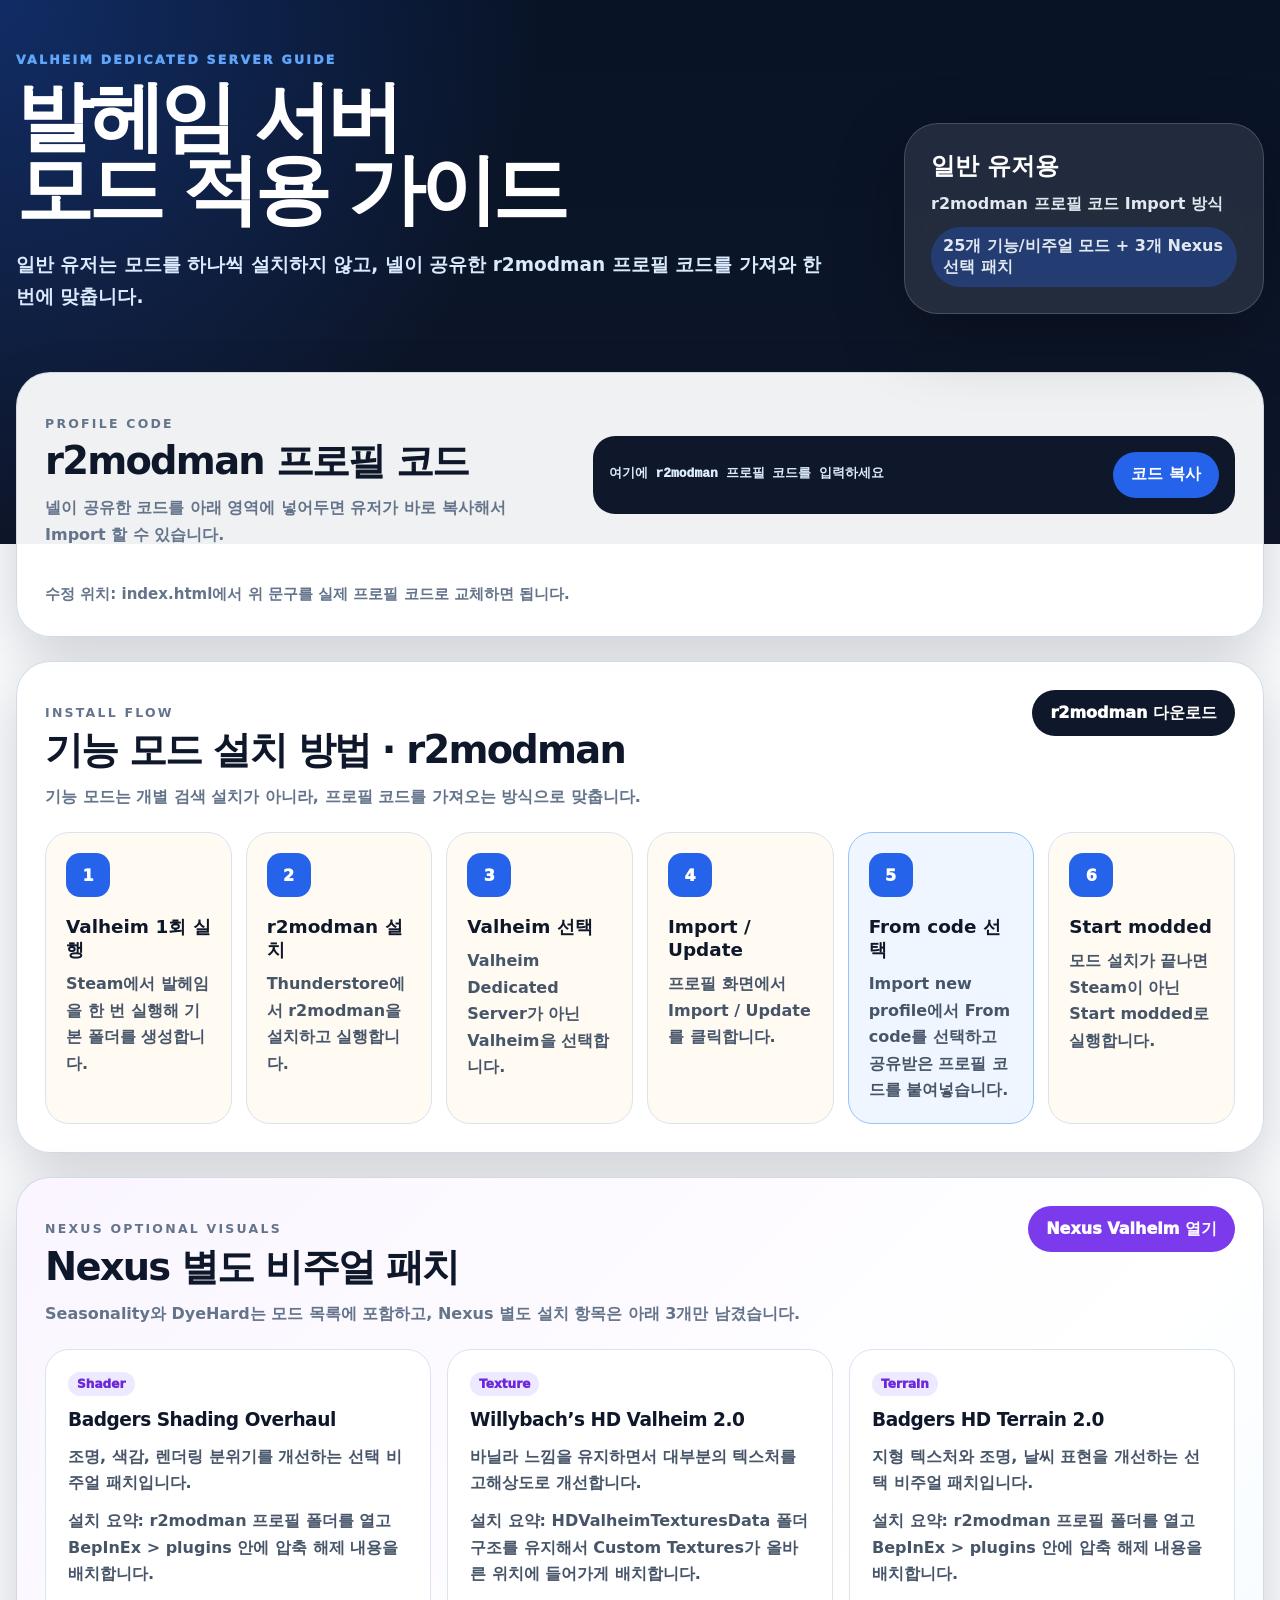
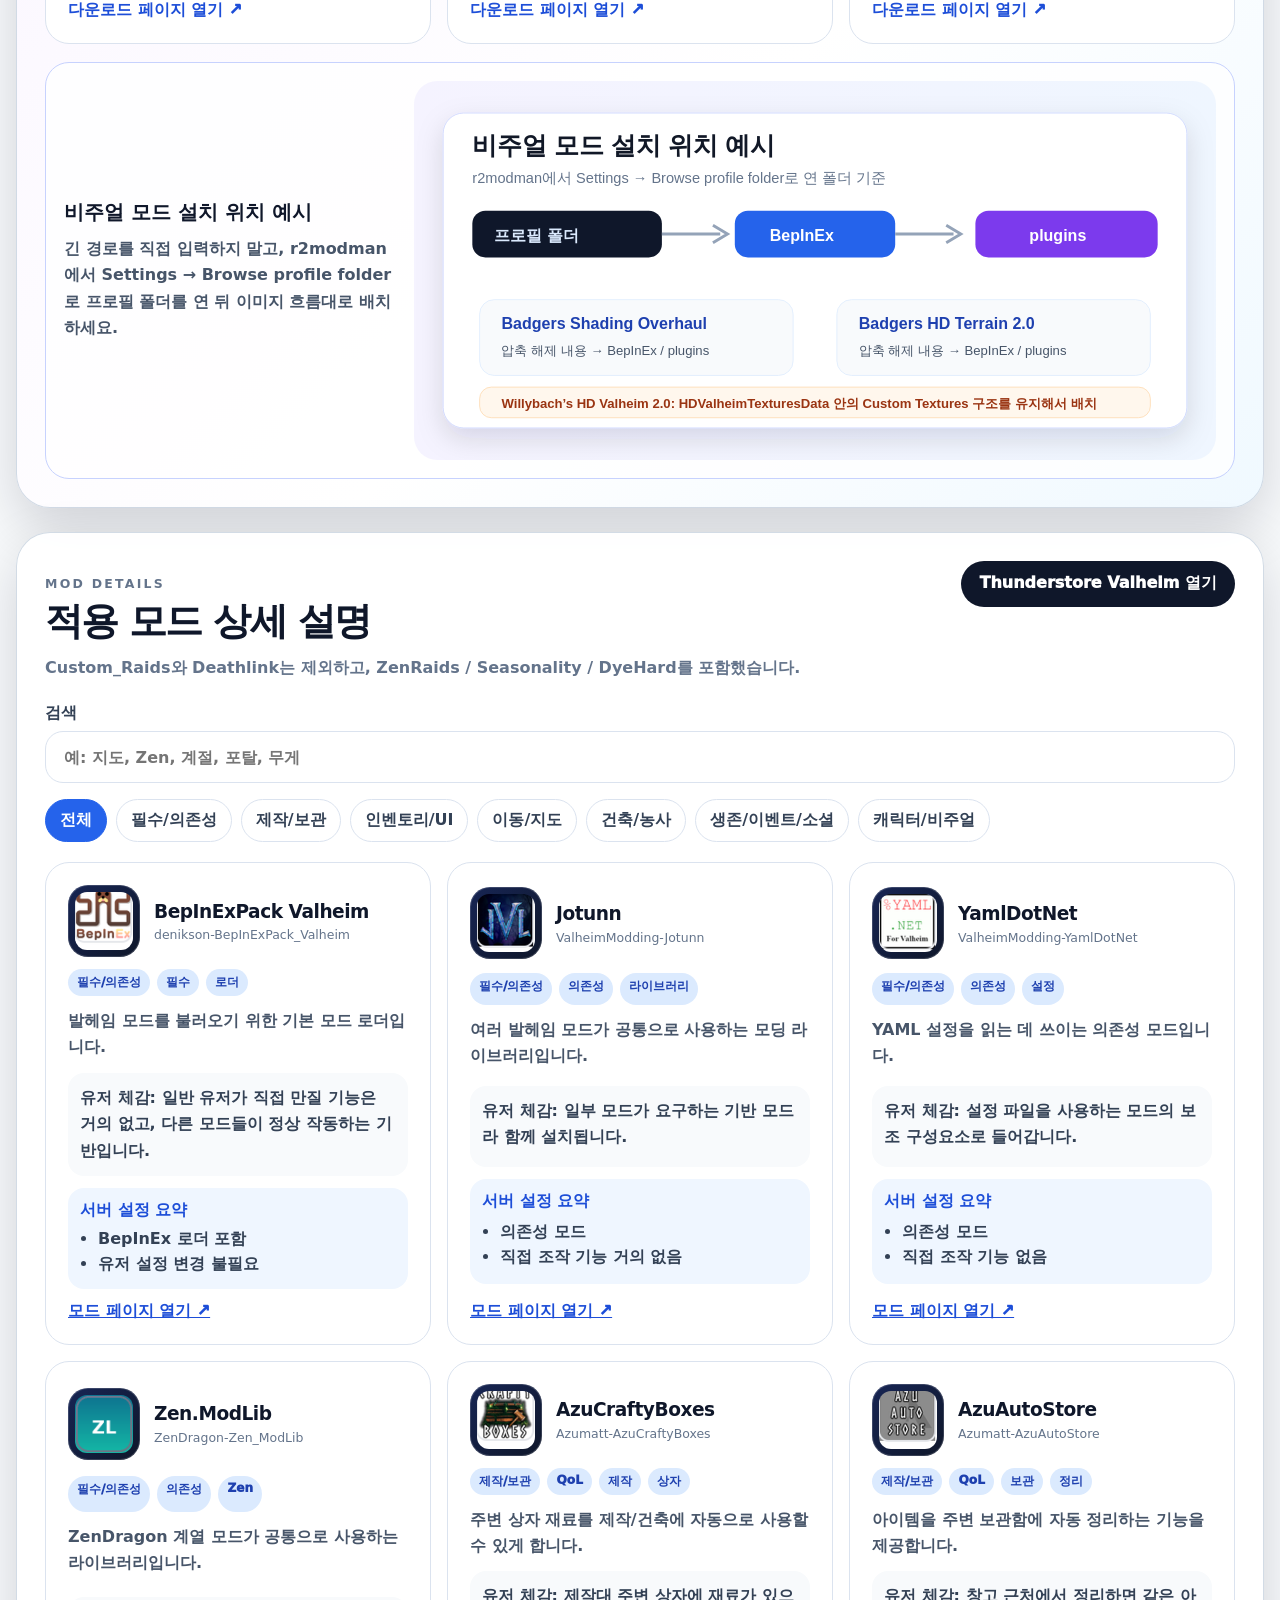
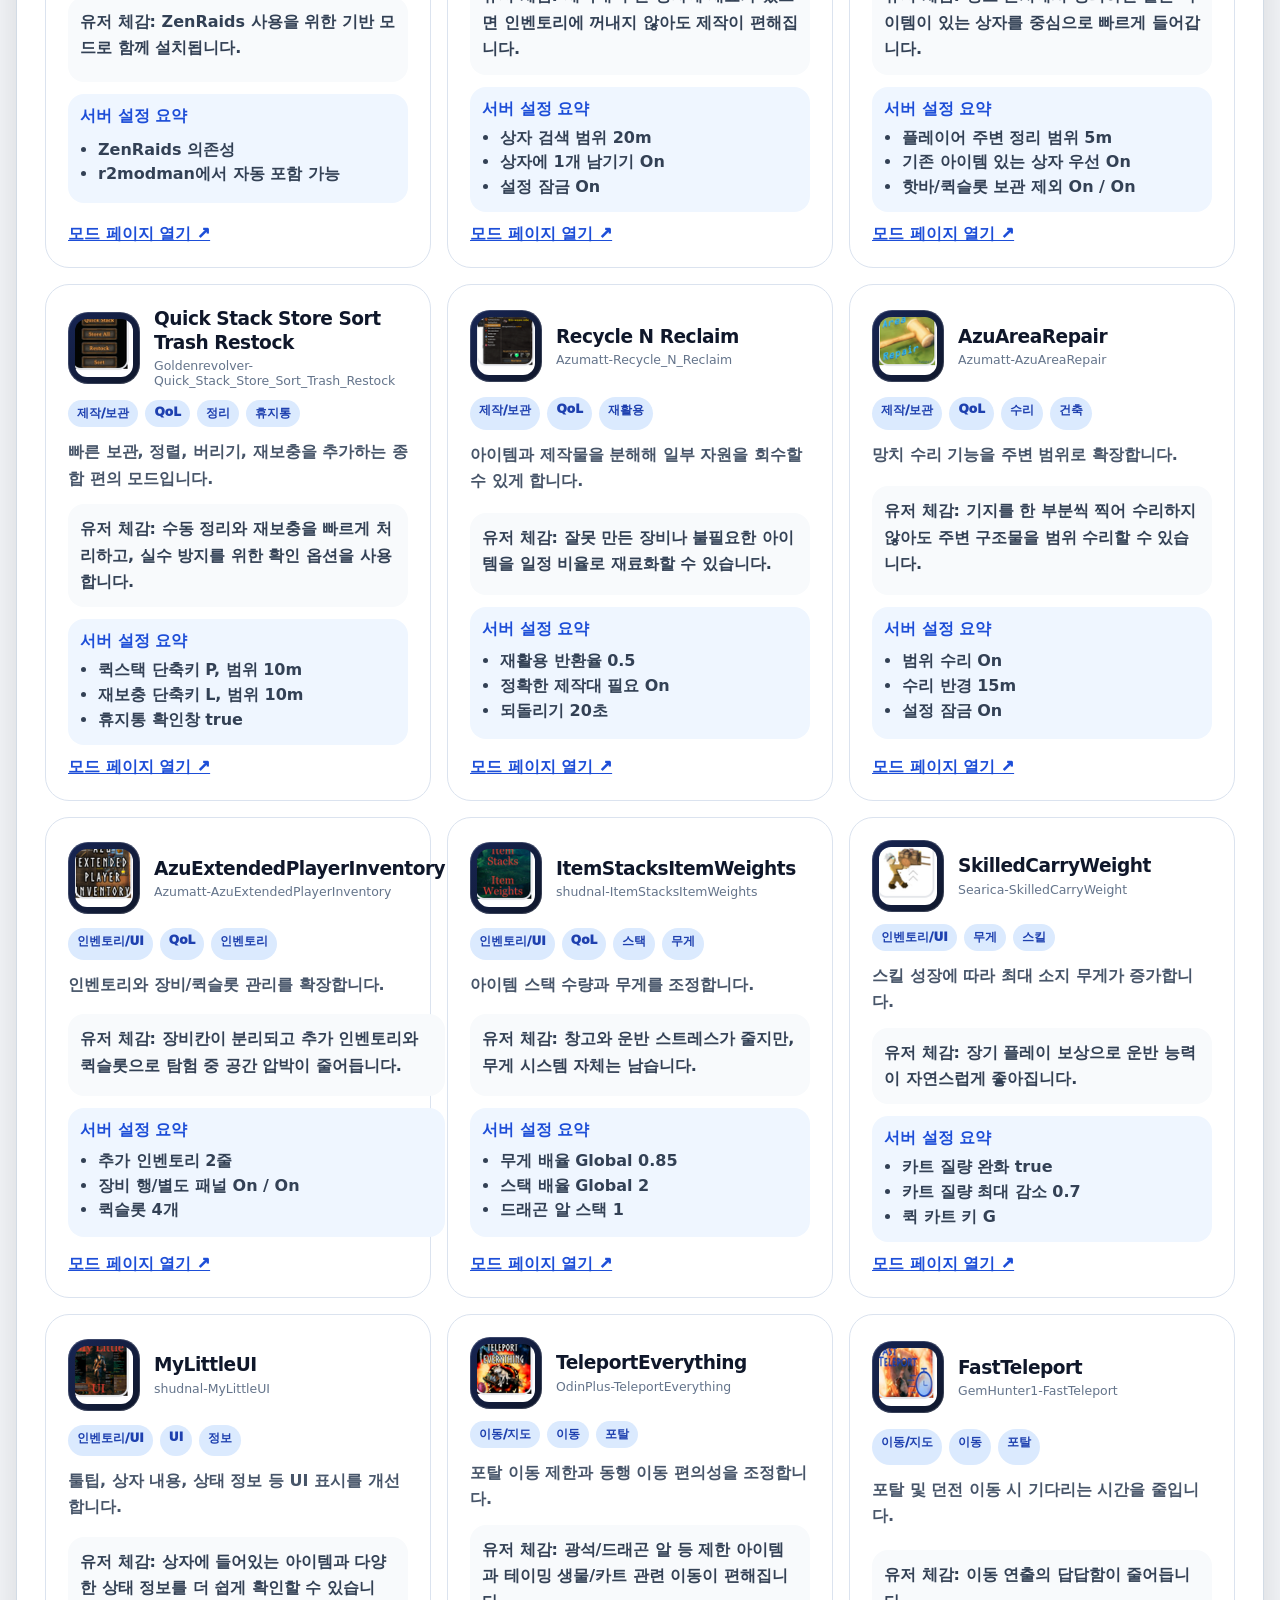
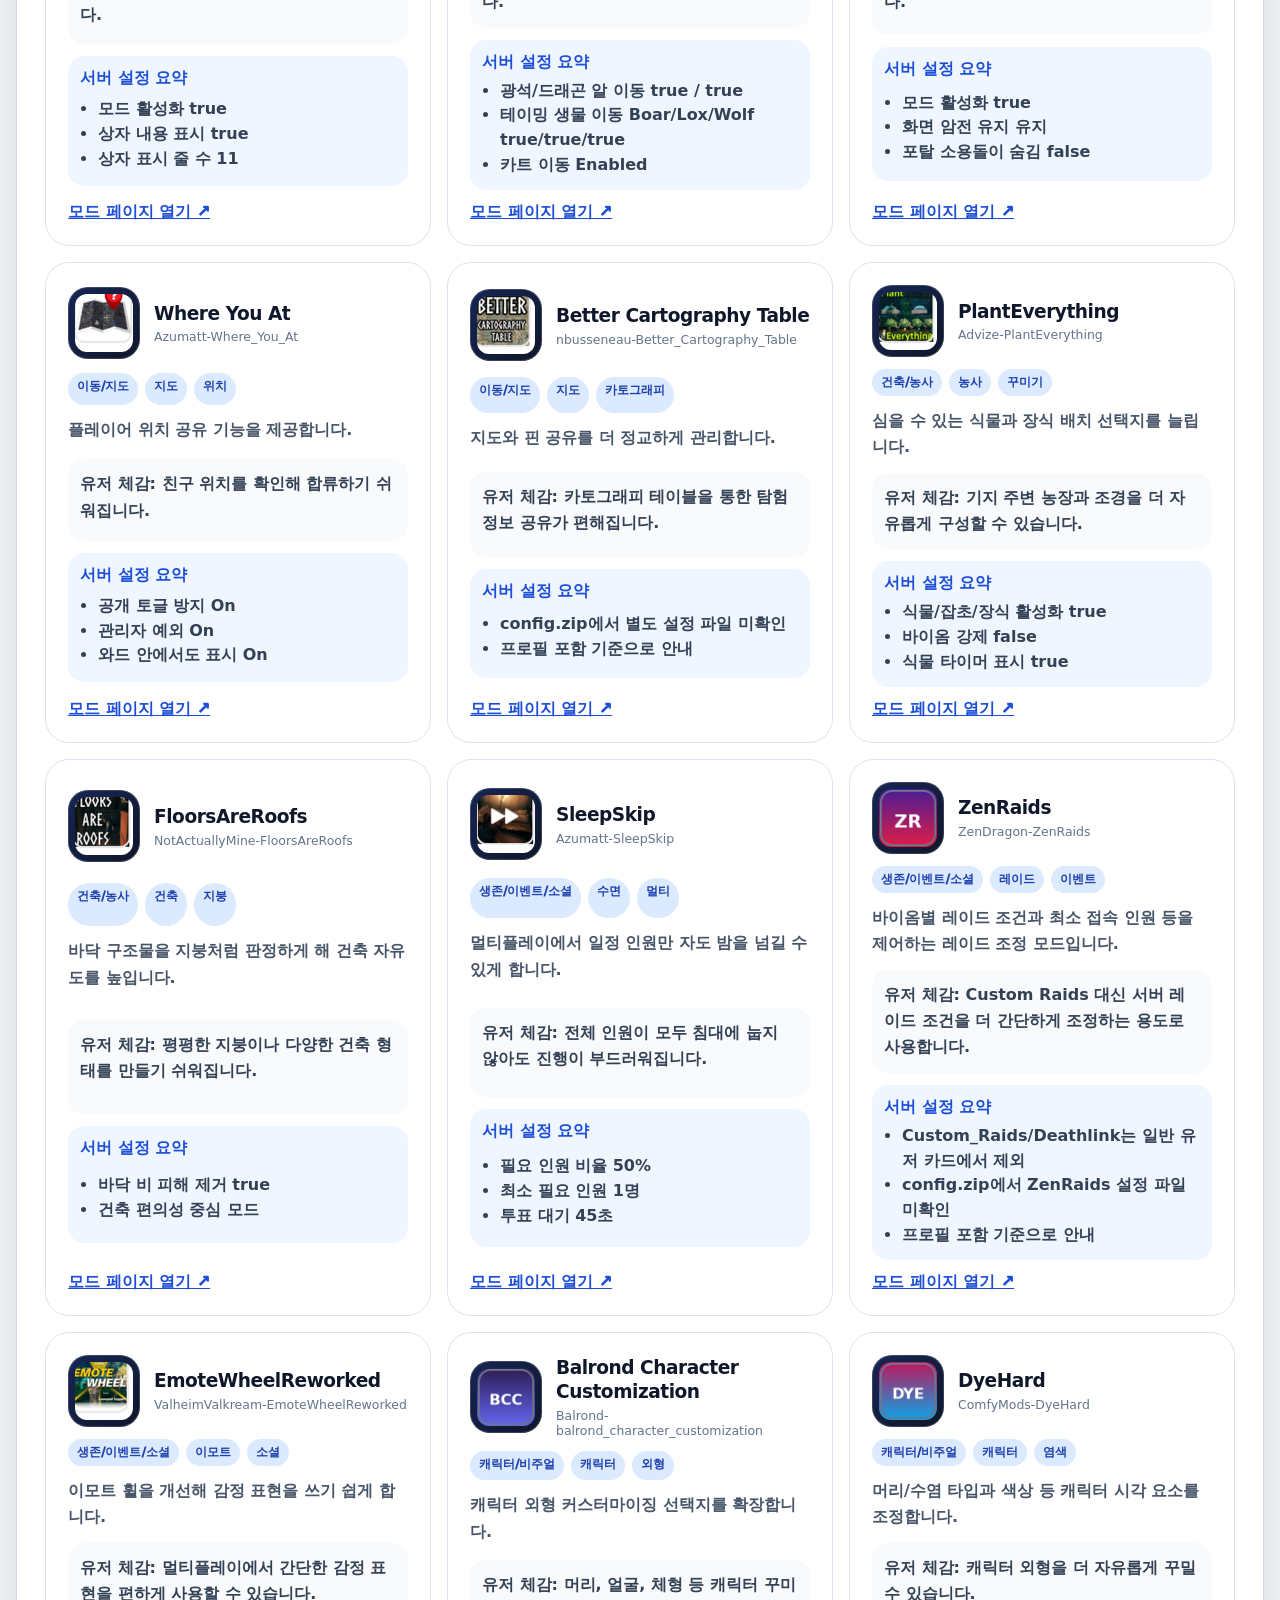
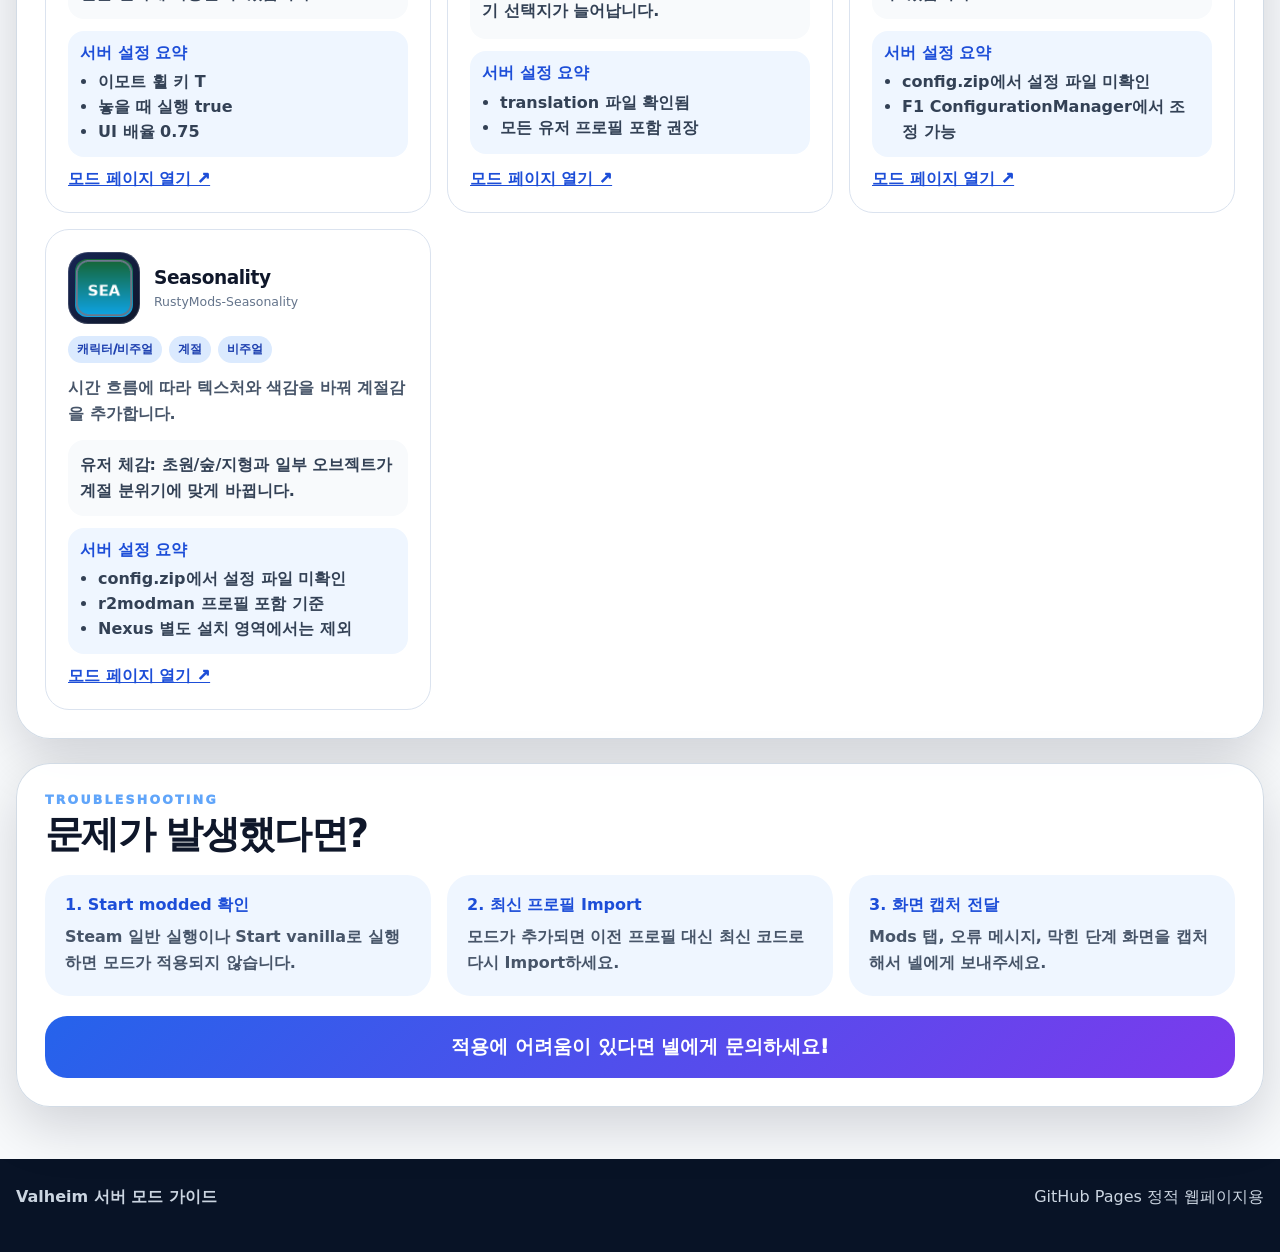
==== commit 939775d2: "Add files via upload" ====
--- a/index_single_file.html
+++ b/index_single_file.html
@@ -6,7 +6,7 @@
   <title>Valheim 서버 모드 가이드</title>
   <meta name="description" content="발헤임 서버 일반 유저용 r2modman 프로필 Import 및 모드 설명 가이드" />
   <style>
-:root{--bg:#081326;--text:#0f172a;--muted:#64748b;--line:#dbe3ef;--blue:#2563eb;--blue-dark:#1d4ed8;--violet:#7c3aed;--radius:24px;--radius-lg:34px;--shadow:0 20px 55px rgba(2,6,23,.16)}*{box-sizing:border-box}html{scroll-behavior:smooth}body{margin:0;font-family:ui-sans-serif,system-ui,-apple-system,BlinkMacSystemFont,"Apple SD Gothic Neo","Noto Sans KR","Segoe UI",sans-serif;color:var(--text);background:radial-gradient(circle at top left,rgba(37,99,235,.32),transparent 34rem),linear-gradient(180deg,#081326 0,#0f172a 34rem,#f8fafc 34rem)}a{color:inherit}button,input{font:inherit}.container{width:min(1500px,calc(100% - 32px));margin:0 auto}.hero{padding:52px 0 36px;color:#fff}.hero__inner{display:grid;grid-template-columns:minmax(0,1fr) 360px;gap:28px;align-items:end}.eyebrow,.section-kicker{margin:0;color:#60a5fa;font-size:.78rem;font-weight:950;letter-spacing:.18em;text-transform:uppercase}.hero h1{margin:14px 0 0;font-size:clamp(2.6rem,6vw,5.4rem);line-height:.95;letter-spacing:-.065em}.hero__lead{max-width:820px;margin:22px 0 0;color:#dbeafe;font-size:1.16rem;line-height:1.75;font-weight:650}.hero__panel{display:grid;gap:12px;padding:26px;border:1px solid rgba(255,255,255,.16);border-radius:var(--radius-lg);background:rgba(255,255,255,.1);box-shadow:0 24px 70px rgba(0,0,0,.28);backdrop-filter:blur(12px)}.hero__panel strong{font-size:1.5rem}.hero__panel span{color:#e2e8f0;font-weight:700}.hero__count{width:fit-content;padding:9px 12px;border-radius:999px;background:rgba(37,99,235,.3)}main{display:grid;gap:24px;padding:22px 0 52px}.section-card{padding:28px;border:1px solid rgba(203,213,225,.85);border-radius:var(--radius-lg);background:rgba(255,255,255,.94);box-shadow:var(--shadow)}.section-head{display:flex;align-items:flex-start;justify-content:space-between;gap:22px;margin-bottom:22px}.section-head h2,.profile-code h2,.help-section h2{margin:5px 0 0;font-size:clamp(1.65rem,3vw,2.7rem);line-height:1.12;letter-spacing:-.045em}.section-head p,.profile-code p{margin:12px 0 0;color:var(--muted);line-height:1.7;font-weight:680}.button{appearance:none;display:inline-flex;align-items:center;justify-content:center;min-height:46px;padding:0 18px;border:0;border-radius:999px;color:#fff;background:var(--blue);font-weight:950;text-decoration:none;cursor:pointer;transition:.18s}.button:hover{transform:translateY(-1px);box-shadow:0 14px 30px rgba(37,99,235,.25)}.button--dark{background:#0f172a;white-space:nowrap}.button--dark:hover{background:var(--blue-dark)}.button--nexus{background:var(--violet);white-space:nowrap}.button--nexus:hover{background:#6d28d9}.profile-code{display:grid;grid-template-columns:minmax(0,.9fr) minmax(320px,1.1fr);gap:22px;align-items:center}.code-box{display:grid;grid-template-columns:minmax(0,1fr) auto;gap:12px;align-items:center;padding:16px;border-radius:22px;background:#0f172a}.code-box code{display:block;min-width:0;color:#dbeafe;font-weight:950;line-height:1.6;overflow-wrap:anywhere}.hint{grid-column:1/-1;margin:-6px 0 0;color:var(--muted);font-size:.94rem}.step-grid{display:grid;grid-template-columns:repeat(6,minmax(0,1fr));gap:14px}.step-card{min-height:210px;padding:20px;border:1px solid var(--line);border-radius:var(--radius);background:#fffaf2}.step-card span{display:grid;place-items:center;width:44px;height:44px;border-radius:14px;color:#fff;background:var(--blue);font-weight:950}.step-card h3{margin:18px 0 0;font-size:1.15rem;line-height:1.25}.step-card p{margin:10px 0 0;color:#475569;line-height:1.65;font-weight:720}.step-card--accent{background:#eff6ff;border-color:#93c5fd}.visual-section{background:linear-gradient(135deg,#faf5ff,#fff 58%,#f0f9ff)}.visual-grid{display:grid;grid-template-columns:repeat(3,minmax(0,1fr));gap:16px}.visual-card,.mod-card{position:relative;display:grid;gap:12px;min-height:190px;padding:22px;border:1px solid var(--line);border-radius:var(--radius);background:#fff;text-decoration:none;transition:.18s}.visual-card:hover,.mod-card:hover{transform:translateY(-2px);border-color:#93c5fd;box-shadow:0 18px 45px rgba(2,6,23,.13)}.badge-row{display:flex;flex-wrap:wrap;gap:7px}.badge{width:fit-content;padding:5px 9px;border-radius:999px;color:#1e40af;background:#dbeafe;font-size:.76rem;font-weight:950}.badge--violet{color:#6d28d9;background:#ede9fe}.visual-card h3,.mod-card h3{margin:0;font-size:1.16rem;line-height:1.28;letter-spacing:-.025em}.visual-card p,.mod-card p{margin:0;color:#475569;line-height:1.65;font-weight:680}.install-example{display:grid;grid-template-columns:330px minmax(0,1fr);gap:20px;align-items:center;margin-top:18px;padding:18px;border:1px solid #c7d2fe;border-radius:24px;background:rgba(255,255,255,.8)}.install-example h3{margin:0;font-size:1.25rem}.install-example p{margin:10px 0 0;color:#475569;line-height:1.65;font-weight:700}.install-example img{display:block;width:100%;height:auto;border-radius:18px}.toolbar{display:grid;gap:16px;margin-bottom:20px}.search{display:grid;gap:7px;color:#334155;font-weight:950}.search input{width:100%;min-height:52px;padding:0 18px;border:1px solid var(--line);border-radius:18px;outline:none;font-weight:750}.search input:focus{border-color:var(--blue);box-shadow:0 0 0 4px rgba(37,99,235,.12)}.category-tabs{display:flex;flex-wrap:wrap;gap:9px}.tab{padding:10px 14px;border:1px solid var(--line);border-radius:999px;color:#334155;background:#fff;font-weight:900;cursor:pointer}.tab[aria-pressed=true]{color:#fff;background:var(--blue);border-color:var(--blue)}.mod-grid{display:grid;grid-template-columns:repeat(3,minmax(0,1fr));gap:16px}.mod-card{min-height:310px}.mod-card__top{display:flex;gap:14px;align-items:center}.mod-icon{width:66px;height:66px;flex:0 0 66px;display:grid;place-items:center;border-radius:18px;overflow:hidden;background:linear-gradient(135deg,#172554,#0f172a);color:#fff;font-weight:950}.mod-icon img{display:block;width:100%;height:100%;object-fit:cover}.mod-card__name h3{margin:0}.mod-card__name small{display:block;margin-top:4px;color:var(--muted);font-size:.78rem;overflow-wrap:anywhere}.mod-card__effect{padding:12px;border-radius:16px;background:#f8fafc;color:#334155!important}.server-summary{display:grid;gap:6px;padding:12px;border-radius:16px;background:#eff6ff}.server-summary strong{color:#1d4ed8}.server-summary ul{margin:0;padding-left:18px;color:#334155;line-height:1.55;font-weight:720}.mod-card__link{margin-top:auto;color:var(--blue-dark);font-weight:950}.empty{padding:24px;border-radius:var(--radius);background:#f8fafc;color:var(--muted);font-weight:900;text-align:center}.help-grid{display:grid;grid-template-columns:repeat(3,minmax(0,1fr));gap:16px;margin-top:20px}.help-grid article{display:grid;gap:8px;padding:20px;border-radius:var(--radius);background:#eff6ff}.help-grid strong{color:#1d4ed8}.help-grid span{color:#475569;line-height:1.65;font-weight:700}.contact{margin:20px 0 0;padding:18px;border-radius:22px;color:#fff;background:linear-gradient(135deg,var(--blue),var(--violet));font-size:1.2rem;font-weight:950;text-align:center}.footer{padding:28px 0 44px;color:#cbd5e1;background:#081326}.footer .container{display:flex;justify-content:space-between;gap:12px}@media(max-width:1180px){.hero__inner,.profile-code{grid-template-columns:1fr}.step-grid{grid-template-columns:repeat(3,minmax(0,1fr))}.mod-grid,.visual-grid,.help-grid{grid-template-columns:repeat(2,minmax(0,1fr))}.install-example{grid-template-columns:1fr}}@media(max-width:760px){.container{width:min(100% - 22px,1500px)}.hero{padding-top:34px}.hero__panel{padding:20px}.section-card{padding:20px;border-radius:24px}.section-head{display:grid}.profile-code{gap:16px}.code-box{grid-template-columns:1fr}.step-grid,.mod-grid,.visual-grid,.help-grid{grid-template-columns:1fr}.step-card{min-height:unset}.footer .container{display:grid}}
+:root{--bg:#081326;--text:#0f172a;--muted:#64748b;--line:#dbe3ef;--blue:#2563eb;--blue-dark:#1d4ed8;--violet:#7c3aed;--radius:24px;--radius-lg:34px;--shadow:0 20px 55px rgba(2,6,23,.16)}*{box-sizing:border-box}html{scroll-behavior:smooth}body{margin:0;font-family:ui-sans-serif,system-ui,-apple-system,BlinkMacSystemFont,"Apple SD Gothic Neo","Noto Sans KR","Segoe UI",sans-serif;color:var(--text);background:radial-gradient(circle at top left,rgba(37,99,235,.32),transparent 34rem),linear-gradient(180deg,#081326 0,#0f172a 34rem,#f8fafc 34rem)}a{color:inherit}button,input{font:inherit}.container{width:min(1500px,calc(100% - 32px));margin:0 auto}.hero{padding:52px 0 36px;color:#fff}.hero__inner{display:grid;grid-template-columns:minmax(0,1fr) 360px;gap:28px;align-items:end}.eyebrow,.section-kicker{margin:0;color:#60a5fa;font-size:.78rem;font-weight:950;letter-spacing:.18em;text-transform:uppercase}.hero h1{margin:14px 0 0;font-size:clamp(2.6rem,6vw,5.4rem);line-height:.95;letter-spacing:-.065em}.hero__lead{max-width:820px;margin:22px 0 0;color:#dbeafe;font-size:1.16rem;line-height:1.75;font-weight:650}.hero__panel{display:grid;gap:12px;padding:26px;border:1px solid rgba(255,255,255,.16);border-radius:var(--radius-lg);background:rgba(255,255,255,.1);box-shadow:0 24px 70px rgba(0,0,0,.28);backdrop-filter:blur(12px)}.hero__panel strong{font-size:1.5rem}.hero__panel span{color:#e2e8f0;font-weight:700}.hero__count{width:fit-content;padding:9px 12px;border-radius:999px;background:rgba(37,99,235,.3)}main{display:grid;gap:24px;padding:22px 0 52px}.section-card{padding:28px;border:1px solid rgba(203,213,225,.85);border-radius:var(--radius-lg);background:rgba(255,255,255,.94);box-shadow:var(--shadow)}.section-head{display:flex;align-items:flex-start;justify-content:space-between;gap:22px;margin-bottom:22px}.section-head h2,.profile-code h2,.help-section h2{margin:5px 0 0;font-size:clamp(1.65rem,3vw,2.7rem);line-height:1.12;letter-spacing:-.045em}.section-head p,.profile-code p{margin:12px 0 0;color:var(--muted);line-height:1.7;font-weight:680}.button{appearance:none;display:inline-flex;align-items:center;justify-content:center;min-height:46px;padding:0 18px;border:0;border-radius:999px;color:#fff;background:var(--blue);font-weight:950;text-decoration:none;cursor:pointer;transition:.18s}.button:hover{transform:translateY(-1px);box-shadow:0 14px 30px rgba(37,99,235,.25)}.button--dark{background:#0f172a;white-space:nowrap}.button--dark:hover{background:var(--blue-dark)}.button--nexus{background:var(--violet);white-space:nowrap}.button--nexus:hover{background:#6d28d9}.profile-code{display:grid;grid-template-columns:minmax(0,.9fr) minmax(320px,1.1fr);gap:22px;align-items:center}.code-box{display:grid;grid-template-columns:minmax(0,1fr) auto;gap:12px;align-items:center;padding:16px;border-radius:22px;background:#0f172a}.code-box code{display:block;min-width:0;color:#dbeafe;font-weight:950;line-height:1.6;overflow-wrap:anywhere}.hint{grid-column:1/-1;margin:-6px 0 0;color:var(--muted);font-size:.94rem}.step-grid{display:grid;grid-template-columns:repeat(6,minmax(0,1fr));gap:14px}.step-card{min-height:210px;padding:20px;border:1px solid var(--line);border-radius:var(--radius);background:#fffaf2}.step-card span{display:grid;place-items:center;width:44px;height:44px;border-radius:14px;color:#fff;background:var(--blue);font-weight:950}.step-card h3{margin:18px 0 0;font-size:1.15rem;line-height:1.25}.step-card p{margin:10px 0 0;color:#475569;line-height:1.65;font-weight:720}.step-card--accent{background:#eff6ff;border-color:#93c5fd}.visual-section{background:linear-gradient(135deg,#faf5ff,#fff 58%,#f0f9ff)}.visual-grid{display:grid;grid-template-columns:repeat(3,minmax(0,1fr));gap:16px}.visual-card,.mod-card{position:relative;display:grid;gap:12px;min-height:190px;padding:22px;border:1px solid var(--line);border-radius:var(--radius);background:#fff;text-decoration:none;transition:.18s}.visual-card:hover,.mod-card:hover{transform:translateY(-2px);border-color:#93c5fd;box-shadow:0 18px 45px rgba(2,6,23,.13)}.badge-row{display:flex;flex-wrap:wrap;gap:7px}.badge{width:fit-content;padding:5px 9px;border-radius:999px;color:#1e40af;background:#dbeafe;font-size:.76rem;font-weight:950}.badge--violet{color:#6d28d9;background:#ede9fe}.visual-card h3,.mod-card h3{margin:0;font-size:1.16rem;line-height:1.28;letter-spacing:-.025em}.visual-card p,.mod-card p{margin:0;color:#475569;line-height:1.65;font-weight:680}.install-example{display:grid;grid-template-columns:330px minmax(0,1fr);gap:20px;align-items:center;margin-top:18px;padding:18px;border:1px solid #c7d2fe;border-radius:24px;background:rgba(255,255,255,.8)}.install-example h3{margin:0;font-size:1.25rem}.install-example p{margin:10px 0 0;color:#475569;line-height:1.65;font-weight:700}.install-example img{display:block;width:100%;height:auto;border-radius:18px}.toolbar{display:grid;gap:16px;margin-bottom:20px}.search{display:grid;gap:7px;color:#334155;font-weight:950}.search input{width:100%;min-height:52px;padding:0 18px;border:1px solid var(--line);border-radius:18px;outline:none;font-weight:750}.search input:focus{border-color:var(--blue);box-shadow:0 0 0 4px rgba(37,99,235,.12)}.category-tabs{display:flex;flex-wrap:wrap;gap:9px}.tab{padding:10px 14px;border:1px solid var(--line);border-radius:999px;color:#334155;background:#fff;font-weight:900;cursor:pointer}.tab[aria-pressed=true]{color:#fff;background:var(--blue);border-color:var(--blue)}.mod-grid{display:grid;grid-template-columns:repeat(3,minmax(0,1fr));gap:16px}.mod-card{min-height:310px}.mod-card__top{display:flex;gap:14px;align-items:center}.mod-icon{width:72px;height:72px;flex:0 0 72px;display:grid;place-items:center;padding:7px;border-radius:20px;overflow:hidden;background:linear-gradient(135deg,#172554,#0f172a);color:#fff;font-weight:950;text-align:center;line-height:1;box-shadow:inset 0 0 0 1px rgba(255,255,255,.16)}.mod-icon img{display:block;width:58px;height:58px;max-width:58px;max-height:58px;object-fit:contain;object-position:center;border-radius:12px}.mod-icon--fallback{font-size:1.05rem;letter-spacing:.02em}.mod-card__name h3{margin:0}.mod-card__name small{display:block;margin-top:4px;color:var(--muted);font-size:.78rem;overflow-wrap:anywhere}.mod-card__effect{padding:12px;border-radius:16px;background:#f8fafc;color:#334155!important}.server-summary{display:grid;gap:6px;padding:12px;border-radius:16px;background:#eff6ff}.server-summary strong{color:#1d4ed8}.server-summary ul{margin:0;padding-left:18px;color:#334155;line-height:1.55;font-weight:720}.mod-card__link{margin-top:auto;color:var(--blue-dark);font-weight:950}.empty{padding:24px;border-radius:var(--radius);background:#f8fafc;color:var(--muted);font-weight:900;text-align:center}.help-grid{display:grid;grid-template-columns:repeat(3,minmax(0,1fr));gap:16px;margin-top:20px}.help-grid article{display:grid;gap:8px;padding:20px;border-radius:var(--radius);background:#eff6ff}.help-grid strong{color:#1d4ed8}.help-grid span{color:#475569;line-height:1.65;font-weight:700}.contact{margin:20px 0 0;padding:18px;border-radius:22px;color:#fff;background:linear-gradient(135deg,var(--blue),var(--violet));font-size:1.2rem;font-weight:950;text-align:center}.footer{padding:28px 0 44px;color:#cbd5e1;background:#081326}.footer .container{display:flex;justify-content:space-between;gap:12px}@media(max-width:1180px){.hero__inner,.profile-code{grid-template-columns:1fr}.step-grid{grid-template-columns:repeat(3,minmax(0,1fr))}.mod-grid,.visual-grid,.help-grid{grid-template-columns:repeat(2,minmax(0,1fr))}.install-example{grid-template-columns:1fr}}@media(max-width:760px){.container{width:min(100% - 22px,1500px)}.hero{padding-top:34px}.hero__panel{padding:20px}.section-card{padding:20px;border-radius:24px}.section-head{display:grid}.profile-code{gap:16px}.code-box{grid-template-columns:1fr}.step-grid,.mod-grid,.visual-grid,.help-grid{grid-template-columns:1fr}.step-card{min-height:unset}.footer .container{display:grid}}
 </style>
 </head>
 <body>
@@ -137,7 +137,8 @@
       "BepInEx 로더 포함",
       "유저 설정 변경 불필요"
     ],
-    "iconPath": "./assets/icons/denikson-BepInExPack_Valheim.png"
+    "iconPath": "./assets/icons/denikson-BepInExPack_Valheim.png",
+    "iconData": "[data-uri]"
   },
   {
     "id": "ValheimModding-Jotunn",
@@ -154,7 +155,8 @@
       "의존성 모드",
       "직접 조작 기능 거의 없음"
     ],
-    "iconPath": "./assets/icons/ValheimModding-Jotunn.png"
+    "iconPath": "./assets/icons/ValheimModding-Jotunn.png",
+    "iconData": "[data-uri]"
   },
   {
     "id": "ValheimModding-YamlDotNet",
@@ -171,7 +173,8 @@
       "의존성 모드",
       "직접 조작 기능 없음"
     ],
-    "iconPath": "./assets/icons/ValheimModding-YamlDotNet.png"
+    "iconPath": "./assets/icons/ValheimModding-YamlDotNet.png",
+    "iconData": "[data-uri]"
   },
   {
     "id": "ZenDragon-Zen_ModLib",
@@ -188,7 +191,8 @@
       "ZenRaids 의존성",
       "r2modman에서 자동 포함 가능"
     ],
-    "iconPath": "./assets/icons/ZenDragon-Zen_ModLib.png"
+    "iconPath": "./assets/icons/ZenDragon-Zen_ModLib.png",
+    "iconData": "[data-uri]"
   },
   {
     "id": "Azumatt-AzuCraftyBoxes",
@@ -207,7 +211,8 @@
       "상자에 1개 남기기 On",
       "설정 잠금 On"
     ],
-    "iconPath": "./assets/icons/Azumatt-AzuCraftyBoxes.png"
+    "iconPath": "./assets/icons/Azumatt-AzuCraftyBoxes.png",
+    "iconData": "[data-uri]"
   },
   {
     "id": "Azumatt-AzuAutoStore",
@@ -226,7 +231,8 @@
       "기존 아이템 있는 상자 우선 On",
       "핫바/퀵슬롯 보관 제외 On / On"
     ],
-    "iconPath": "./assets/icons/Azumatt-AzuAutoStore.png"
+    "iconPath": "./assets/icons/Azumatt-AzuAutoStore.png",
+    "iconData": "[data-uri]"
   },
   {
     "id": "Goldenrevolver-Quick_Stack_Store_Sort_Trash_Restock",
@@ -245,7 +251,8 @@
       "재보충 단축키 L, 범위 10m",
       "휴지통 확인창 true"
     ],
-    "iconPath": "./assets/icons/Goldenrevolver-Quick_Stack_Store_Sort_Trash_Restock.png"
+    "iconPath": "./assets/icons/Goldenrevolver-Quick_Stack_Store_Sort_Trash_Restock.png",
+    "iconData": "[data-uri]"
   },
   {
     "id": "Azumatt-Recycle_N_Reclaim",
@@ -263,7 +270,8 @@
       "정확한 제작대 필요 On",
       "되돌리기 20초"
     ],
-    "iconPath": "./assets/icons/Azumatt-Recycle_N_Reclaim.png"
+    "iconPath": "./assets/icons/Azumatt-Recycle_N_Reclaim.png",
+    "iconData": "[data-uri]"
   },
   {
     "id": "Azumatt-AzuAreaRepair",
@@ -282,7 +290,8 @@
       "수리 반경 15m",
       "설정 잠금 On"
     ],
-    "iconPath": "./assets/icons/Azumatt-AzuAreaRepair.png"
+    "iconPath": "./assets/icons/Azumatt-AzuAreaRepair.png",
+    "iconData": "[data-uri]"
   },
   {
     "id": "Azumatt-AzuExtendedPlayerInventory",
@@ -300,7 +309,8 @@
       "장비 행/별도 패널 On / On",
       "퀵슬롯 4개"
     ],
-    "iconPath": "./assets/icons/Azumatt-AzuExtendedPlayerInventory.png"
+    "iconPath": "./assets/icons/Azumatt-AzuExtendedPlayerInventory.png",
+    "iconData": "[data-uri]"
   },
   {
     "id": "shudnal-ItemStacksItemWeights",
@@ -319,7 +329,8 @@
       "스택 배율 Global 2",
       "드래곤 알 스택 1"
     ],
-    "iconPath": "./assets/icons/shudnal-ItemStacksItemWeights.png"
+    "iconPath": "./assets/icons/shudnal-ItemStacksItemWeights.png",
+    "iconData": "[data-uri]"
   },
   {
     "id": "Searica-SkilledCarryWeight",
@@ -337,7 +348,8 @@
       "카트 질량 최대 감소 0.7",
       "퀵 카트 키 G"
     ],
-    "iconPath": "./assets/icons/Searica-SkilledCarryWeight.png"
+    "iconPath": "./assets/icons/Searica-SkilledCarryWeight.png",
+    "iconData": "[data-uri]"
   },
   {
     "id": "shudnal-MyLittleUI",
@@ -355,7 +367,8 @@
       "상자 내용 표시 true",
       "상자 표시 줄 수 11"
     ],
-    "iconPath": "./assets/icons/shudnal-MyLittleUI.png"
+    "iconPath": "./assets/icons/shudnal-MyLittleUI.png",
+    "iconData": "[data-uri]"
   },
   {
     "id": "OdinPlus-TeleportEverything",
@@ -373,7 +386,8 @@
       "테이밍 생물 이동 Boar/Lox/Wolf true/true/true",
       "카트 이동 Enabled"
     ],
-    "iconPath": "./assets/icons/OdinPlus-TeleportEverything.png"
+    "iconPath": "./assets/icons/OdinPlus-TeleportEverything.png",
+    "iconData": "[data-uri]"
   },
   {
     "id": "GemHunter1-FastTeleport",
@@ -391,7 +405,8 @@
       "화면 암전 유지 유지",
       "포탈 소용돌이 숨김 false"
     ],
-    "iconPath": "./assets/icons/GemHunter1-FastTeleport.png"
+    "iconPath": "./assets/icons/GemHunter1-FastTeleport.png",
+    "iconData": "[data-uri]"
   },
   {
     "id": "Azumatt-Where_You_At",
@@ -409,7 +424,8 @@
       "관리자 예외 On",
       "와드 안에서도 표시 On"
     ],
-    "iconPath": "./assets/icons/Azumatt-Where_You_At.png"
+    "iconPath": "./assets/icons/Azumatt-Where_You_At.png",
+    "iconData": "[data-uri]